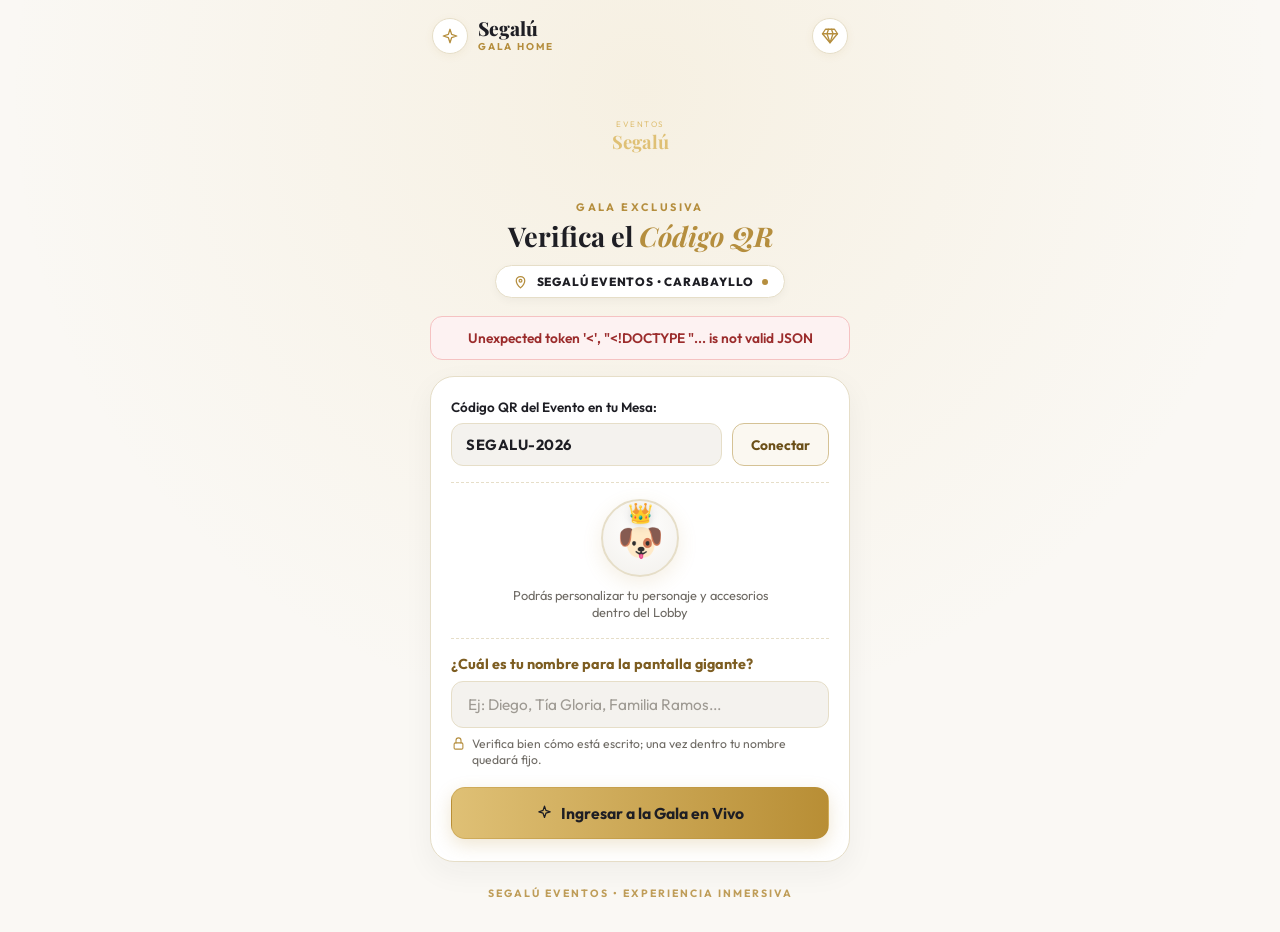
==== frontend/invitado/index.html @ 11809e89 "Primer commit de Segalú" ====
<!DOCTYPE html>
<html lang="es">
<head>
    <!-- =======================================================================
         PROYECTO: MVP WEB SEGALU
         ARCHIVO: frontend/invitado/index.html
         FASE 2.5 (Modo Claro): Gala Marfil y Gris Sobrio, Íconos SVG Lineales
                   Monocromáticos (#B58E3E) y Creador de Muñequitos Estilo Kahoot
         ======================================================================= -->
    <meta charset="UTF-8" />
    <meta name="viewport" content="width=device-width, initial-scale=1.0, maximum-scale=1.0, user-scalable=no" />
    <title>Segalú Eventos | Gala Interactiva</title>
    <link rel="icon" type="image/png" href="/static/img/logo_segalu.png" />

    <!-- Tipografías de Gala: Playfair Display (Títulos elegantes) + Outfit (UI moderna) -->
    <link rel="preconnect" href="https://fonts.googleapis.com">
    <link rel="preconnect" href="https://fonts.gstatic.com" crossorigin>
    <link href="https://fonts.googleapis.com/css2?family=Outfit:wght@400;500;600;700;800&family=Playfair+Display:ital,wght@0,700;0,800;1,700&display=swap" rel="stylesheet">

    <!-- Hoja de estilos Modo Claro: Gala Marfil, Blanco Puro y Bronce Dorado -->
    <link rel="stylesheet" href="styles.css?v=20261018b" />
</head>
<body>

    <main class="app-container">

        <!-- BARRA SUPERIOR DE MARCA SEGALÚ (Con íconos SVG de línea fina) -->
        <nav class="top-brand-bar">
            <div class="brand-left">
                <span class="sparkle-icon" aria-hidden="true">
                    <!-- SVG Destello de 4 puntas lineal -->
                    <svg class="svg-icon" viewBox="0 0 24 24">
                        <path d="M12 3L14.2 9.8L21 12L14.2 14.2L12 21L9.8 14.2L3 12L9.8 9.8L12 3Z" />
                    </svg>
                </span>
                <div>
                    <span class="brand-title">Segalú</span>
                    <span class="brand-sub">GALA HOME</span>
                </div>
            </div>
            <div class="brand-right">
                <span class="vip-diamond" title="Experiencia VIP Segalú" aria-label="VIP">
                    <!-- SVG Diamante lineal monocromático idéntico a la referencia -->
                    <svg class="svg-icon" viewBox="0 0 24 24">
                        <path d="M6 3h12l4 6-10 12L2 9z" />
                        <path d="M2 9h20" />
                        <path d="M10 3L8 9l4 12 4-12-2-6" />
                    </svg>
                </span>
            </div>
        </nav>

        <!-- CABECERA OFICIAL CON LOGO DE SEGALÚ, BIENVENIDA Y SEDE -->
        <header class="gala-header">
            <!-- Contenedor del Logo Oficial (/static/img/logo_segalu.png)
                 Controlado por la variable CSS --bg-logo-container -->
            <div class="logo-medallion">
                <div class="logo-inner-surface">
                    <img
                        src="/static/img/logo_segalu.png"
                        alt="Logo Oficial Eventos Segalú"
                        id="img-logo-segalu"
                        class="logo-img"
                        onerror="this.style.display='none'; document.getElementById('logo-fallback').style.display='flex';"
                    />
                    <div id="logo-fallback" class="logo-fallback" style="display: none;">
                        <span>EVENTOS</span>
                        <strong>Segalú</strong>
                    </div>
                </div>
            </div>

            <span class="exclusive-tag">GALA EXCLUSIVA</span>
            <h1 id="titulo-evento" class="welcome-heading">
                ¡Bienvenido a <em class="gold-italic">Segalú Eventos</em>!
            </h1>

            <!-- Píldora sobria de la Sede (Ej: SEDE 1 - EL COLOCHO) -->
            <div class="venue-pill">
                <svg class="svg-icon svg-sm" viewBox="0 0 24 24" aria-hidden="true">
                    <path d="M12 21s-6-5.2-6-10a6 6 0 1 1 12 0c0 4.8-6 10-6 10z" />
                    <circle cx="12" cy="11" r="2" />
                </svg>
                <span id="subtitulo-local">SEDE 1 - EL COLOCHO</span>
                <span class="venue-dot"></span>
            </div>
        </header>

        <!-- Notificación / Alerta flotante ligera -->
        <div id="alerta-mensaje" class="alert-box hidden" role="alert"></div>

        <!-- ===================================================================
             VISTA 1: PANTALLA DE INGRESO INICIAL (Diseño Claro Marfil & Blanco)
             DIDÁCTICA: Conserva los mismos contenedores y campos; pide solo el
             nombre del invitado y al ingresar queda bloqueado en el Lobby.
             =================================================================== -->
        <section id="vista-registro" class="gala-card">
            <div class="qr-code-bar">
                <label for="input-codigo-evento">Código QR del Evento en tu Mesa:</label>
                <div class="qr-input-group">
                    <input
                        type="text"
                        id="input-codigo-evento"
                        value="SEGALU-2026"
                        placeholder="Ej: SEGALU-2026"
                        autocomplete="off"
                    />
                    <button type="button" id="btn-verificar-codigo" class="btn-outline-gold">
                        Conectar
                    </button>
                </div>
            </div>

            <div class="card-divider"></div>

            <form id="form-registro-invitado" novalidate>
                <!-- Vista previa rápida del muñequito inicial -->
                <div class="welcome-avatar-preview">
                    <div class="avatar-stage avatar-stage-sm" id="registro-avatar-stage">
                        <div class="avatar-layer-character" id="registro-char-layer">🐶</div>
                        <div class="avatar-layer-accessory" id="registro-acc-layer">👑</div>
                    </div>
                    <p class="preview-hint">Podrás personalizar tu personaje y accesorios dentro del Lobby</p>
                </div>

                <div class="card-divider"></div>

                <div class="form-group">
                    <label for="input-nombre" class="field-label">
                        ¿Cuál es tu nombre para la pantalla gigante?
                    </label>
                    <input
                        type="text"
                        id="input-nombre"
                        class="gala-input"
                        placeholder="Ej: Diego, Tía Gloria, Familia Ramos..."
                        maxlength="60"
                        required
                        autocomplete="off"
                    />
                    <small class="input-note">
                        <!-- Ícono SVG Candado lineal -->
                        <svg class="svg-icon svg-xs" viewBox="0 0 24 24" aria-hidden="true">
                            <rect x="5" y="11" width="14" height="10" rx="2" />
                            <path d="M8 11V7a4 4 0 0 1 8 0v4" />
                        </svg>
                        <span>Verifica bien cómo está escrito; una vez dentro tu nombre quedará fijo.</span>
                    </small>
                </div>

                <button type="submit" id="btn-entrar" class="btn-gold-primary">
                    <svg class="svg-icon svg-sm icon-dark" viewBox="0 0 24 24" aria-hidden="true">
                        <path d="M12 3L14 9L20 11L14 13L12 19L10 13L4 11L10 9L12 3Z" />
                    </svg>
                    <span>Ingresar a la Gala en Vivo</span>
                </button>
            </form>
        </section>

        <!-- ===================================================================
             VISTA 2: LOBBY PRINCIPAL DE GALA (Modo Claro + Estilo Kahoot)
             =================================================================== -->
        <section id="vista-lobby" class="lobby-wrapper hidden">

            <!-- 1. TARJETA CENTRAL DEL MUÑEQUITO (CON BOTÓN LÁPIZ SVG) -->
            <div class="hero-avatar-card">
                <!-- Botón Lápiz lineal en la esquina superior derecha -->
                <button type="button" id="btn-abrir-editor-avatar" class="btn-edit-avatar" aria-label="Personalizar personaje y accesorio">
                    <svg class="svg-icon svg-xs" viewBox="0 0 24 24" aria-hidden="true">
                        <path d="M12 20h9" />
                        <path d="M16.5 3.5a2.12 2.12 0 0 1 3 3L7 19l-4 1 1-4Z" />
                    </svg>
                    <span>Editar</span>
                </button>

                <!-- Escenario circular con superposición de capas (Personaje + Accesorio) -->
                <div class="avatar-medallion-wrapper" id="medallon-clickable">
                    <div class="avatar-stage avatar-stage-lg" id="lobby-avatar-stage">
                        <div class="avatar-layer-character" id="lobby-char-layer">🐶</div>
                        <div class="avatar-layer-accessory" id="lobby-acc-layer">👑</div>
                    </div>
                    <span class="vip-badge-pill">INVITADO VIP</span>
                </div>

                <!-- Nombre del Invitado (BLOQUEADO, sin puntos de trivia aquí) -->
                <h2 id="lobby-nombre-invitado" class="guest-locked-name">Diego</h2>
                <p id="lobby-descripcion-avatar" class="guest-honor-subtitle">Invitado de Honor • Pug Real</p>

                <!-- Estado de conexión con la pantalla gigante OBS -->
                <div class="screen-status-pill">
                    <span class="status-dot"></span>
                    <span>¡Estás conectado a la pantalla gigante!</span>
                    <svg class="svg-icon svg-xs" viewBox="0 0 24 24" aria-hidden="true">
                        <rect x="2" y="4" width="20" height="14" rx="2" />
                        <path d="M8 21h8" />
                        <path d="M12 18v3" />
                    </svg>
                </div>
            </div>

            <!-- 2. LOS DOS BOTONES GRANDES DE ACTIVIDADES EN VIVO -->
            <div class="section-header-row">
                <span class="section-label">ACTIVIDADES EN VIVO</span>
                <span class="section-tag">
                    <svg class="svg-icon svg-xs" viewBox="0 0 24 24" aria-hidden="true">
                        <polygon points="13 2 3 14 12 14 11 22 21 10 12 10 13 2" />
                    </svg>
                    Interactivo
                </span>
            </div>

            <div class="live-actions-list">
                <!-- Botón Grande 1: Subir Foto a la Pantalla -->
                <button type="button" id="btn-ir-fotos" class="gala-action-btn">
                    <div class="action-icon-box gold-box">
                        <!-- SVG Cámara lineal sobria -->
                        <svg class="svg-icon svg-md icon-dark" viewBox="0 0 24 24" aria-hidden="true">
                            <path d="M14.5 4h-5L7 7H4a2 2 0 0 0-2 2v9a2 2 0 0 0 2 2h16a2 2 0 0 0 2-2V9a2 2 0 0 0-2-2h-3l-2.5-3z" />
                            <circle cx="12" cy="13" r="3.5" />
                        </svg>
                    </div>
                    <div class="action-content">
                        <h3>Subir Foto a la Pantalla <span class="gold-dot"></span></h3>
                        <p>Comparte tu selfie o recuerdo con el marco oficial dorado de Segalú.</p>
                    </div>
                    <div class="action-circle-arrow">→</div>
                </button>

                <!-- Botón Grande 2: Jugar Ronda de Preguntas -->
                <button type="button" id="btn-ir-trivia" class="gala-action-btn">
                    <div class="action-icon-box pearl-gold-box">
                        <!-- SVG Mando de Trivia / Trofeo lineal sobrio -->
                        <svg class="svg-icon svg-md" viewBox="0 0 24 24" aria-hidden="true">
                            <rect x="2" y="6" width="20" height="12" rx="6" />
                            <path d="M6 12h4" />
                            <path d="M8 10v4" />
                            <circle cx="15" cy="11" r="1" />
                            <circle cx="17" cy="13" r="1" />
                        </svg>
                    </div>
                    <div class="action-content">
                        <h3>Jugar Ronda de Preguntas</h3>
                        <p>Participa en la trivia estilo Kahoot en vivo del salón.</p>
                        <span id="etiqueta-estado-trivia-lobby" class="host-wait-tag">⏳ En espera del Host</span>
                    </div>
                    <div class="action-circle-arrow">›</div>
                </button>
            </div>

            <!-- 3. SECCIÓN PROMOCIONAL DE "SEGALÚ" (GALERÍA + WHATSAPP SOBRIO) -->
            <div class="promo-segalu-section">
                <div class="section-header-row">
                    <span class="section-title-gold">
                        <svg class="svg-icon svg-xs" viewBox="0 0 24 24" aria-hidden="true">
                            <path d="M12 3L14.2 9.8L21 12L14.2 14.2L12 21L9.8 14.2L3 12L9.8 9.8L12 3Z" />
                        </svg>
                        Vive la Experiencia Segalú
                    </span>
                    <button type="button" id="btn-abrir-galeria" class="btn-ver-galeria">
                        ESPACIOS
                    </button>
                </div>

                <!-- Tarjetas de portada de las 2 sedes de Segalú (conectadas a CONFIG_SEDES_SEGALU en app.js) -->
                <div class="spaces-grid" id="grid-espacios-promo">
                    <article class="space-card" data-sede="sede1" data-slide="0">
                        <div class="space-visual space-bg-colocho">
                            <img
                                id="img-portada-sede1"
                                class="space-cover-img"
                                src="/static/img/sedes/sede1_foto1.jpg"
                                alt="Sede 1 - El Colocho"
                                onerror="this.classList.add('hidden')"
                            />
                            <svg class="svg-icon svg-lg space-fallback-icon" viewBox="0 0 24 24" aria-hidden="true">
                                <path d="M3 21h18" />
                                <path d="M5 21V7l7-4 7 4v14" />
                                <path d="M9 21v-6h6v6" />
                            </svg>
                            <span class="space-tag">Sede 1 • 4 Fotos</span>
                        </div>
                        <div class="space-info">
                            <h4 id="titulo-card-sede1">Sede 1 - El Colocho</h4>
                            <p id="subtitulo-card-sede1">Quinceañeros & Eventos de Gala</p>
                        </div>
                    </article>

                    <article class="space-card" data-sede="sede2" data-slide="0">
                        <div class="space-visual space-bg-crystal">
                            <img
                                id="img-portada-sede2"
                                class="space-cover-img"
                                src="/static/img/sedes/sede2_foto1.jpg"
                                alt="Sede 2 - Crystal Garden"
                                onerror="this.classList.add('hidden')"
                            />
                            <svg class="svg-icon svg-lg space-fallback-icon" viewBox="0 0 24 24" aria-hidden="true">
                                <path d="M12 22s8-4 8-10V5l-8-3-8 3v7c0 6 8 10 8 10z" />
                                <path d="M9 12l2 2 4-4" />
                            </svg>
                            <span class="space-tag">Sede 2 • 4 Fotos</span>
                        </div>
                        <div class="space-info">
                            <h4 id="titulo-card-sede2">Sede 2 - Crystal Garden</h4>
                            <p id="subtitulo-card-sede2">Bodas & Recepciones Soñadas</p>
                        </div>
                    </article>
                </div>

                <!-- Botón dedicado para abrir el visor completo de Galería (1/4 a 4/4 por Sede) -->
                <button type="button" id="btn-conoce-segalu" class="btn-gallery-banner">
                    <span>Conoce Segalú: Galería de Fotos por Sede (1/4 a 4/4)</span>
                    <span>Ver fotos →</span>
                </button>

                <!-- NUEVA SECCIÓN: 📍 NUESTRAS SEDES Y CÓMO LLEGAR (GOOGLE MAPS + COMPARTIR WHATSAPP) -->
                <div class="sedes-ubicacion-section">
                    <div class="section-header-row">
                        <span class="section-title-gold">📍 Nuestras Sedes y Cómo Llegar</span>
                        <span class="section-tag">GPS & WhatsApp</span>
                    </div>
                    <div id="contenedor-tarjetas-ubicacion" class="sedes-ubicacion-list">
                        <!-- Se genera dinámicamente desde CONFIG_SEDES_SEGALU en app.js -->
                    </div>
                </div>

                <!-- Botón de Contacto Directo WhatsApp en línea sobria (Blanco, Perla y Bronce Dorado) -->
                <a
                    href="#"
                    id="btn-whatsapp-segalu"
                    target="_blank"
                    rel="noopener noreferrer"
                    class="btn-whatsapp-cta"
                >
                    <div class="wa-icon-circle">
                        <!-- SVG Burbuja de Contacto lineal en dorado/bronce -->
                        <svg class="svg-icon svg-md" viewBox="0 0 24 24" aria-hidden="true">
                            <path d="M21 11.5a8.38 8.38 0 0 1-.9 3.8 8.5 8.5 0 0 1-7.6 4.7 8.38 8.38 0 0 1-3.8-.9L3 21l1.9-5.7a8.38 8.38 0 0 1-.9-3.8 8.5 8.5 0 0 1 4.7-7.6 8.38 8.38 0 0 1 3.8-.9h.5a8.48 8.48 0 0 1 8 8v.5z" />
                        </svg>
                    </div>
                    <div class="wa-text">
                        <strong>¿Te gusta este evento?</strong>
                        <span>Cotiza tu evento con Segalú (WhatsApp)</span>
                    </div>
                    <span class="wa-arrow">→</span>
                </a>
            </div>

            <!-- 4. BOTÓN SALIR / CORREGIR NOMBRE (Elimina registro en Supabase) -->
            <div class="lobby-footer">
                <button type="button" id="btn-corregir-nombre" class="btn-exit-delete">
                    Salir / Corregir mi nombre
                </button>
            </div>

        </section>

        <!-- ===================================================================
             VISTA 3: [FASE 4.5] RONDA DE PREGUNTAS ESTILO KAHOOT EN EL CELULAR
             DIDÁCTICA:
             - 4 opciones con colores e íconos geométricos clásicos de Kahoot
               en la esquina superior izquierda (Rojo ▲, Azul ◆, Amarillo ●, Verde ■).
             - Al tocar una opción: pantalla neutral "⏳ Respuesta enviada. Esperando
               a que finalice el tiempo de la ronda..." (sin revelar aún acierto/fallo).
             - Recién al terminar el tiempo (o revelar el Admin): UN ÚNICO MENSAJE
               DEFINITIVO con ✅ o ❌, puntos ganados, puntaje total y puesto (#1, #2...).
             - Al finalizar en el Podio: contenedor CUADRADO centrado estilo Kahoot
               con "¡Felicidades, [Nombre]!", medalla pentagonal de puesto y muñequito.
             =================================================================== -->
        <section id="vista-trivia-invitado" class="trivia-view-wrapper hidden">

            <!-- Cabecera de retorno al Lobby -->
            <div class="trivia-topbar">
                <button type="button" id="btn-volver-lobby-trivia" class="btn-back-lobby">
                    <span>← Volver al Lobby</span>
                </button>
                <span id="badge-fase-trivia-movil" class="trivia-phase-pill">RONDA EN VIVO</span>
            </div>

            <!-- SUB-PANEL A: SALA DE ESPERA / LOBBY DE TRIVIA -->
            <div id="trivia-panel-espera" class="gala-card trivia-waiting-card">
                <div class="avatar-stage avatar-stage-lg" id="trivia-espera-stage">
                    <div class="avatar-layer-character" id="trivia-espera-char">🐶</div>
                    <div class="avatar-layer-accessory" id="trivia-espera-acc">👑</div>
                </div>
                <span class="vip-badge-pill">LISTO PARA JUGAR</span>
                <h2 id="trivia-espera-titulo" class="trivia-wait-heading">
                    Sala de Espera de la Trivia
                </h2>
                <p id="trivia-espera-subtitulo" class="trivia-wait-text">
                    Mantén esta pantalla abierta. En cuanto el Administrador lance la pregunta en vivo, aparecerán las 4 alternativas aquí.
                </p>
                <div class="trivia-speed-tip">
                    <span>⚡</span>
                    <span><strong>Consejo Kahoot:</strong> Mientras más rápido toques la opción correcta, ganarás entre <strong>500 y 1,000 puntos</strong>.</span>
                </div>
            </div>

            <!-- SUB-PANEL B: PREGUNTA EN VIVO (TEMPORIZADOR FLUIDO + 4 OPCIONES CLÁSICAS KAHOOT) -->
            <div id="trivia-panel-pregunta" class="gala-card trivia-question-card hidden">
                <div class="trivia-timer-header">
                    <span id="trivia-numero-orden" class="question-order-badge">PREGUNTA EN VIVO</span>
                    <div class="timer-clock-pill" id="caja-reloj-trivia">
                        <span>⏱</span>
                        <strong id="trivia-reloj-segundos">20s</strong>
                    </div>
                </div>

                <!-- Barra de tiempo fluida -->
                <div class="trivia-progress-track">
                    <div id="trivia-barra-progreso" class="trivia-progress-fill" style="width: 100%;"></div>
                </div>

                <!-- Enunciado de la pregunta -->
                <div class="trivia-statement-box">
                    <h2 id="trivia-texto-enunciado">¿En qué distrito se encuentran las dos sedes de Segalú Eventos?</h2>
                </div>

                <!-- Las 4 Opciones Oficiales Estilo Kahoot:
                     Rojo (#E21B3C) Triángulo ▲ | Azul (#1368CE) Rombo ◆
                     Amarillo (#D89E00) Círculo ● | Verde (#26890C) Cuadrado ■ -->
                <div class="kahoot-options-grid">
                    <button type="button" class="kahoot-option-btn kahoot-btn-a" data-opcion="A">
                        <span class="kahoot-shape-corner" aria-hidden="true">▲</span>
                        <span id="trivia-texto-op-a" class="kahoot-opt-text">Opción A</span>
                    </button>

                    <button type="button" class="kahoot-option-btn kahoot-btn-b" data-opcion="B">
                        <span class="kahoot-shape-corner" aria-hidden="true">◆</span>
                        <span id="trivia-texto-op-b" class="kahoot-opt-text">Opción B</span>
                    </button>

                    <button type="button" class="kahoot-option-btn kahoot-btn-c" data-opcion="C">
                        <span class="kahoot-shape-corner" aria-hidden="true">●</span>
                        <span id="trivia-texto-op-c" class="kahoot-opt-text">Opción C</span>
                    </button>

                    <button type="button" class="kahoot-option-btn kahoot-btn-d" data-opcion="D">
                        <span class="kahoot-shape-corner" aria-hidden="true">■</span>
                        <span id="trivia-texto-op-d" class="kahoot-opt-text">Opción D</span>
                    </button>
                </div>
            </div>

            <!-- SUB-PANEL B.2: [FASE 4.5 - REQUERIMIENTO D] PANTALLA NEUTRAL DE ESPERA
                 TRAS RESPONDER (Sin mostrar aún si acertó o falló hasta que acabe el tiempo) -->
            <div id="trivia-panel-enviada" class="gala-card trivia-neutral-sent-card hidden">
                <div class="neutral-hourglass-circle">⏳</div>
                <div class="avatar-stage avatar-stage-md" id="trivia-enviada-stage">
                    <div class="avatar-layer-character" id="trivia-enviada-char">🐶</div>
                    <div class="avatar-layer-accessory" id="trivia-enviada-acc">👑</div>
                </div>
                <h2 class="neutral-sent-title">
                    ⏳ Respuesta enviada. Esperando a que finalice el tiempo de la ronda...
                </h2>
                <p class="neutral-sent-sub">
                    Tu elección quedó registrada con tu velocidad de respuesta. El resultado oficial aparecerá apenas termine la cuenta regresiva.
                </p>
                <div class="neutral-countdown-pill">
                    <span>Tiempo restante de la ronda:</span>
                    <strong id="trivia-enviada-reloj">...</strong>
                </div>
            </div>

            <!-- SUB-PANEL C: [FASE 4.5 - REQUERIMIENTO D] PANTALLA DE RESULTADO ÚNICO Y DEFINITIVO
                 (Aparece SOLO cuando el tiempo de la pregunta llega a 0 o el Admin revela la respuesta) -->
            <div id="trivia-panel-resultado" class="kahoot-result-card hidden">
                <!-- Ícono gigante ✅ o ❌ -->
                <div id="trivia-resultado-icono" class="kahoot-giant-icon">✅</div>

                <h2 id="trivia-resultado-titulo" class="kahoot-result-title">¡RESPUESTA CORRECTA!</h2>

                <!-- Puntos ganados en esta pregunta -->
                <div id="trivia-resultado-puntos" class="kahoot-points-pill">
                    +920 puntos en esta pregunta
                </div>

                <!-- Puesto actual en el ranking y Puntaje Total Acumulado -->
                <div class="kahoot-stats-strip">
                    <span id="trivia-resultado-puesto" class="kahoot-stat-chip">Puesto actual: #1</span>
                    <span id="trivia-resultado-total-acumulado" class="kahoot-stat-chip">Puntaje total: 920 pts</span>
                </div>

                <!-- Muñequito compuesto del invitado (Festejando si acertó) -->
                <div class="result-avatar-wrap">
                    <div class="avatar-stage avatar-stage-lg" id="trivia-resultado-stage">
                        <div class="avatar-layer-character" id="trivia-resultado-char">🐶</div>
                        <div class="avatar-layer-accessory" id="trivia-resultado-acc">👑</div>
                    </div>
                </div>

                <p id="trivia-resultado-mensaje" class="kahoot-result-msg">
                    ¡Excelente reflejo! Prepárate para la siguiente pregunta.
                </p>

                <!-- Solución oficial validada por el servidor -->
                <div id="trivia-solucion-oficial" class="kahoot-official-answer hidden"></div>
            </div>

            <!-- SUB-PANEL D: [FASE 4.5 - REQUERIMIENTO E] CUADRO CUADRADO CENTRADO DE PODIO
                 EN EL CELULAR DEL INVITADO (Idéntico a la imagen oficial móvil de Kahoot) -->
            <div id="trivia-panel-podio" class="trivia-mobile-podium-outer hidden">
                <div id="trivia-cuadro-podio-movil" class="kahoot-mobile-podium-square">
                    <!-- Cinta vertical superior de la medalla -->
                    <div class="mobile-medal-ribbon"></div>

                    <!-- Medalla Pentagonal con el puesto exacto del invitado (#1, #2, #4, etc.) -->
                    <div id="trivia-podio-medalla" class="kahoot-mobile-pentagon-medal medal-gold">
                        <span id="trivia-podio-numero-puesto">1</span>
                    </div>

                    <span id="trivia-podio-etiqueta-puesto" class="mobile-podium-rank-tag">¡1ER PUESTO EN EL RANKING!</span>

                    <h2 id="trivia-podio-felicidades" class="mobile-podium-congrats">
                        ¡Felicidades, Invitado!
                    </h2>

                    <!-- Muñequito compuesto del invitado (Personaje + Accesorio) -->
                    <div class="avatar-stage avatar-stage-lg avatar-celebrating" id="trivia-podio-stage">
                        <div class="avatar-layer-character" id="trivia-podio-char">🐶</div>
                        <div class="avatar-layer-accessory" id="trivia-podio-acc">👑</div>
                    </div>

                    <!-- Puntaje final en píldora destacada -->
                    <div id="trivia-podio-puntaje-final" class="mobile-podium-final-score">
                        0 puntos
                    </div>
                </div>
            </div>

            <!-- BARRA INFERIOR FIJA DEL JUGADOR (Muñequito Compuesto + Nombre Bloqueado + Puntaje Acumulado) -->
            <div class="trivia-player-bar">
                <div class="player-bar-left">
                    <div class="avatar-stage avatar-stage-xs" id="trivia-player-stage">
                        <div class="avatar-layer-character" id="trivia-player-char">🐶</div>
                        <div class="avatar-layer-accessory" id="trivia-player-acc">👑</div>
                    </div>
                    <div class="player-bar-meta">
                        <strong id="trivia-player-nombre">Invitado</strong>
                        <span id="trivia-player-combo">Personaje VIP</span>
                    </div>
                </div>
                <div class="player-score-badge">
                    <span class="score-label">PUNTAJE</span>
                    <strong id="trivia-player-puntaje">0 pts</strong>
                </div>
            </div>

        </section>

        <!-- PIE DE MARCA INFERIOR -->
        <footer class="brand-bottom-caption">
            SEGALÚ EVENTOS • EXPERIENCIA INMERSIVA
        </footer>

    </main>

    <!-- =======================================================================
         MODAL INFERIOR ESTILO KAHOOT: PERSONALIZA TU PERSONAJE Y ACCESORIO
         ======================================================================= -->
    <div id="modal-personalizar-avatar" class="modal-backdrop hidden" role="dialog" aria-modal="true">
        <div class="bottom-sheet">
            <div class="sheet-handle"></div>

            <div class="sheet-header">
                <span class="vip-sheet-pill">AVATAR SEGALÚ VIP</span>
                <h2>Personaliza tu Personaje</h2>
                <p>Elige cómo te verán todos en la gran proyección interactiva de la fiesta.</p>
            </div>

            <!-- Escenario de Previsualización en Vivo con Superposición de Capas -->
            <div class="live-preview-box">
                <div class="avatar-stage avatar-stage-lg" id="modal-avatar-stage">
                    <div class="avatar-layer-character" id="modal-char-layer">🐶</div>
                    <div class="avatar-layer-accessory" id="modal-acc-layer">👑</div>
                </div>
                <span class="projecting-pill">● PROYECTANDO</span>
                <h3 id="modal-preview-titulo" class="preview-combo-title">Pug Real con Corona Imperial</h3>
                <span class="preview-combo-sub">LISTO PARA EL PODIO VIP</span>
            </div>

            <!-- CONMUTADOR DE LAS 2 PESTAÑAS (Personaje | Accesorio) -->
            <div class="tabs-switcher" role="tablist">
                <button type="button" id="tab-btn-personaje" class="tab-btn active" role="tab">
                    Personaje
                </button>
                <button type="button" id="tab-btn-accesorio" class="tab-btn" role="tab">
                    Accesorio
                </button>
            </div>

            <!-- CONTENIDO PESTAÑA 1: CUADRÍCULA DE PERSONAJES TIERNOS -->
            <div id="panel-pestana-personaje" class="tab-panel">
                <div class="panel-meta-row">
                    <span>PERSONAJES DE GALA</span>
                    <span id="contador-personajes">6 Disponibles</span>
                </div>
                <div id="grid-personajes" class="customizer-grid">
                    <!-- Se genera dinámicamente desde el catálogo en app.js -->
                </div>
            </div>

            <!-- CONTENIDO PESTAÑA 2: ACCESORIOS POR PAQUETES TEMÁTICOS -->
            <div id="panel-pestana-accesorio" class="tab-panel hidden">
                <div class="panel-meta-row">
                    <span>PAQUETES TEMÁTICOS DE ACCESORIOS</span>
                </div>
                <div id="filtro-paquetes-tematicos" class="package-filter-bar">
                    <!-- Se genera dinámicamente desde PAQUETES_ACCESORIOS_TEMATICOS en app.js -->
                </div>
                <div id="grid-accesorios" class="customizer-grid">
                    <!-- Se genera dinámicamente según el paquete seleccionado -->
                </div>
            </div>

            <!-- Nota informativa -->
            <div class="sheet-info-note">
                <svg class="svg-icon svg-sm" viewBox="0 0 24 24" aria-hidden="true">
                    <rect x="2" y="4" width="20" height="14" rx="2" />
                    <path d="M8 21h8" />
                    <path d="M12 18v3" />
                </svg>
                <p>Tu avatar se actualizará al instante en la pantalla gigante de la pista.</p>
            </div>

            <!-- Botón "¡Listo! Guardar y Proyectar" (PATCH /api/invitados/{id}/avatar) -->
            <button type="button" id="btn-guardar-avatar" class="btn-gold-primary">
                <span>¡Listo! Guardar y Proyectar</span>
            </button>

            <button type="button" id="btn-cancelar-avatar" class="btn-cancel-sheet">
                Cancelar y mantener actual
            </button>
        </div>
    </div>

    <!-- =======================================================================
         VISOR LIGERO (LIGHTBOX): GALERÍA PROMOCIONAL DE EVENTOS SEGALÚ (4 FOTOS POR SEDE)
         ======================================================================= -->
    <div id="modal-galeria-segalu" class="modal-backdrop hidden" role="dialog" aria-modal="true">
        <div class="gallery-modal-card">
            <div class="gallery-modal-header">
                <div>
                    <span class="exclusive-tag">PORTAFOLIO OFICIAL</span>
                    <h3>Galería de Eventos Segalú</h3>
                </div>
                <button type="button" id="btn-cerrar-galeria" class="btn-close-circle" aria-label="Cerrar galería">✕</button>
            </div>

            <!-- Pestañas para alternar entre Sede 1 (4 fotos) y Sede 2 (4 fotos) -->
            <div class="gallery-sede-tabs" id="gallery-sede-tabs-container">
                <button type="button" id="btn-tab-sede1" class="btn-sede-tab active" data-sede="sede1" data-sede-tab="sede1">
                    🏛️ Sede 1 - El Colocho
                </button>
                <button type="button" id="btn-tab-sede2" class="btn-sede-tab" data-sede="sede2" data-sede-tab="sede2">
                    ✨ Sede 2 - Crystal Garden
                </button>
            </div>

            <!-- Diapositiva activa del carrusel (aspect-ratio: 16/10, object-fit: cover) -->
            <div id="galeria-slide-visual" class="gallery-slide-visual">
                <img
                    id="galeria-slide-img"
                    class="gallery-slide-photo"
                    src="/static/img/sedes/sede1_foto1.jpg"
                    alt="Foto de Sede Segalú"
                    onerror="this.classList.add('hidden')"
                />
                <span id="galeria-slide-badge" class="space-tag gallery-floating-badge">Sede 1 • Foto 1/4</span>
                <div id="galeria-slide-icono" class="gallery-hero-icon">🏛️</div>
            </div>

            <div class="gallery-slide-body">
                <h4 id="galeria-slide-titulo">Sede 1 - El Colocho (Carabayllo)</h4>
                <p id="galeria-slide-desc">
                    Amplio local con capacidad para 300 invitados en Av. Manuel Prado - KM 22. Iluminación arquitectónica, pista LED y pantalla interactiva en vivo.
                </p>
            </div>

            <!-- Controles del carrusel (1/4 a 4/4) -->
            <div class="gallery-controls">
                <button type="button" id="btn-galeria-prev" class="btn-outline-gold">◀ Anterior</button>
                <span id="galeria-indicador" class="gallery-counter">1 / 4</span>
                <button type="button" id="btn-galeria-next" class="btn-outline-gold">Siguiente ▶</button>
            </div>

            <!-- Ubicación y cómo llegar de la sede activa dentro del modal -->
            <div class="gallery-modal-location-box">
                <div class="gallery-loc-address">
                    <span>📍</span>
                    <span id="galeria-modal-direccion-texto">Av. Manuel Prado - KM 22, Carabayllo</span>
                </div>
                <div class="sede-loc-actions">
                    <a
                        id="btn-modal-abrir-maps"
                        href="#"
                        target="_blank"
                        rel="noopener noreferrer"
                        class="btn-sede-maps"
                    >
                        🗺️ Abrir en Google Maps
                    </a>
                    <a
                        id="btn-modal-compartir-wa"
                        href="#"
                        target="_blank"
                        rel="noopener noreferrer"
                        class="btn-sede-share-wa"
                    >
                        📲 Compartir dirección a un invitado
                    </a>
                </div>
            </div>
        </div>
    </div>

    <!-- =======================================================================
         [FASE 3] MODAL DE SUBIDA DE FOTO CON PRE-FILTRO IA Y MARCA DE AGUA SEGALÚ
         ======================================================================= -->
    <div id="modal-subir-foto" class="modal-backdrop hidden" role="dialog" aria-modal="true">
        <div class="bottom-sheet">
            <div class="sheet-handle"></div>

            <div class="sheet-header">
                <span class="vip-sheet-pill">RECUERDO OFICIAL SEGALÚ</span>
                <h2>Subir Foto a la Pantalla</h2>
                <p>Tu foto recibirá automáticamente el sello dorado de Segalú y pasará por moderación.</p>
            </div>

            <!-- Zona de selección de archivo o cámara del celular -->
            <label for="input-archivo-foto" class="upload-dropzone" id="zona-seleccion-foto">
                <input
                    type="file"
                    id="input-archivo-foto"
                    accept="image/jpeg,image/png,image/webp"
                    class="hidden"
                />
                <div id="placeholder-subida" class="upload-placeholder">
                    <div class="upload-icon-circle">
                        <svg class="svg-icon svg-lg" viewBox="0 0 24 24" aria-hidden="true">
                            <path d="M14.5 4h-5L7 7H4a2 2 0 0 0-2 2v9a2 2 0 0 0 2 2h16a2 2 0 0 0 2-2V9a2 2 0 0 0-2-2h-3l-2.5-3z" />
                            <circle cx="12" cy="13" r="3.5" />
                        </svg>
                    </div>
                    <strong>Toca aquí para tomar o elegir tu foto</strong>
                    <span>Formatos: JPG, PNG o WebP • Compresión automática</span>
                </div>

                <!-- Vista Previa de la Foto con Doble Capa (Ambient Blur + Foto Nítida + Logo Superior Izquierdo) -->
                <div id="contenedor-preview-foto" class="photo-preview-wrapper hidden">
                    <!-- Capa 1 (Fondo): La misma foto con background-size: cover, filter: blur(28px) y scale(1.12) -->
                    <div id="bg-blur-preview-foto" class="ambient-blur-layer"></div>
                    <!-- Capa 2 (Frente): Foto original completa y nítida (object-fit: contain) -->
                    <img id="img-preview-foto" src="" alt="Vista previa de tu foto" class="photo-preview-img" />
                    <!-- Previsualización del logo transparente en la esquina superior izquierda (3%) -->
                    <img
                        src="/static/img/logo_segalu.png"
                        alt="Logo Segalú"
                        class="watermark-preview-topleft"
                        onerror="this.style.display='none'"
                    />
                </div>
            </label>

            <!-- Barra de estado del Pre-Filtro de IA 100% Gratuito -->
            <div id="barra-estado-ia" class="ia-status-box hidden">
                <svg class="svg-icon svg-sm" viewBox="0 0 24 24" aria-hidden="true">
                    <path d="M12 22s8-4 8-10V5l-8-3-8 3v7c0 6 8 10 8 10z" />
                    <path d="M9 12l2 2 4-4" />
                </svg>
                <div class="ia-status-text">
                    <strong id="ia-puntaje-texto">Pre-Filtro IA: Calculando...</strong>
                    <span id="ia-detalle-texto">Analizando seguridad de la imagen en tu dispositivo</span>
                </div>
            </div>

            <!-- Botón de envío al servidor Python (Pillow + Supabase Storage) -->
            <button type="button" id="btn-enviar-foto" class="btn-gold-primary" disabled>
                <svg class="svg-icon svg-sm icon-dark" viewBox="0 0 24 24" aria-hidden="true">
                    <path d="M21 15v4a2 2 0 0 1-2 2H5a2 2 0 0 1-2-2v-4" />
                    <polyline points="17 8 12 3 7 8" />
                    <line x1="12" y1="3" x2="12" y2="15" />
                </svg>
                <span>Enviar Foto a la Pantalla</span>
            </button>

            <button type="button" id="btn-cerrar-modal-foto" class="btn-cancel-sheet">
                Volver al Lobby
            </button>
        </div>
    </div>

    <!-- Script con arquitectura modular de paquetes temáticos y conexión a FastAPI -->
    <script src="app.js?v=20261018b"></script>
</body>
</html>
---- frontend/invitado/styles.css ----
/* ============================================================================
   PROYECTO: MVP WEB SEGALU
   ARCHIVO: frontend/invitado/styles.css
   FASE 2.5 (Refinamiento Visual): Modo Claro "Gala Marfil y Gris Sobrio"
   ============================================================================ */

/* 1. VARIABLES DE COLOR - PALETA GALA MARFIL Y GRIS SOBRIO */
:root {
    /* ---> LÍNEA 10: Variable de fondo del contenedor del Logo PNG (transparent por defecto) <--- */
    --bg-logo-container: transparent;

    /* Fondos principales Modo Claro */
    --bg-ivory: #FAF8F4;
    --bg-card-white: #FFFFFF;
    --bg-pearl-input: #F4F2EE;
    --bg-pearl-hover: #EBE7DF;

    /* Bordes y Acentos Dorados / Bronce Sobrio */
    --border-sand-gold: #E6DEC8;
    --icon-bronze-gold: #B58E3E;
    --gold-champagne-start: #DFC075;
    --gold-champagne-end: #B88E35;

    /* Tipografía */
    --text-charcoal: #1E1E24;
    --text-warm-gray: #6E6A64;

    /* Radios y Sombras sutiles */
    --radius-xl: 24px;
    --radius-lg: 16px;
    --radius-md: 12px;
    --shadow-subtle: 0 10px 30px rgba(30, 30, 36, 0.05);
}

/* 2. RESETEO GENERAL */
* {
    box-sizing: border-box;
    margin: 0;
    padding: 0;
    -webkit-tap-highlight-color: transparent;
}

body {
    font-family: 'Outfit', -apple-system, BlinkMacSystemFont, sans-serif;
    background-color: var(--bg-ivory);
    background-image: radial-gradient(circle at 50% 10%, rgba(223, 192, 117, 0.14) 0%, transparent 60%);
    color: var(--text-charcoal);
    min-height: 100vh;
    display: flex;
    justify-content: center;
    padding: 14px 16px 32px;
}

.app-container {
    width: 100%;
    max-width: 420px;
    display: flex;
    flex-direction: column;
    gap: 16px;
}

.hidden {
    display: none !important;
}

/* 3. SISTEMA DE ÍCONOS SVG MONOCROMÁTICOS DE LÍNEA FINA (#B58E3E) */
.svg-icon {
    width: 18px;
    height: 18px;
    stroke: var(--icon-bronze-gold);
    fill: none;
    stroke-width: 1.75;
    stroke-linecap: round;
    stroke-linejoin: round;
    flex-shrink: 0;
}

.svg-xs {
    width: 15px;
    height: 15px;
}

.svg-sm {
    width: 17px;
    height: 17px;
}

.svg-md {
    width: 22px;
    height: 22px;
}

.svg-lg {
    width: 28px;
    height: 28px;
}

.icon-dark {
    stroke: var(--text-charcoal);
}

/* 4. BARRA SUPERIOR Y CABECERA CON CONTENEDOR DEL LOGO PNG */
.top-brand-bar {
    display: flex;
    align-items: center;
    justify-content: space-between;
    padding: 4px 2px 8px;
}

.brand-left {
    display: flex;
    align-items: center;
    gap: 10px;
}

.sparkle-icon,
.vip-diamond {
    width: 36px;
    height: 36px;
    border-radius: 50%;
    background: var(--bg-card-white);
    border: 1px solid var(--border-sand-gold);
    box-shadow: 0 2px 8px rgba(181, 142, 62, 0.08);
    display: flex;
    align-items: center;
    justify-content: center;
}

.brand-title {
    display: block;
    font-family: 'Playfair Display', serif;
    font-size: 1.2rem;
    font-weight: 800;
    color: var(--text-charcoal);
    line-height: 1;
}

.brand-sub {
    display: block;
    font-size: 0.62rem;
    font-weight: 700;
    letter-spacing: 1.8px;
    color: var(--icon-bronze-gold);
    margin-top: 2px;
}

/* Cabecera central con Logo 100% Transparente (Sin fondo negro detrás) */
.gala-header {
    text-align: center;
    display: flex;
    flex-direction: column;
    align-items: center;
    padding: 4px 8px 2px;
}

.logo-medallion {
    width: 108px;
    height: 108px;
    background: transparent;
    margin-bottom: 10px;
    display: flex;
    align-items: center;
    justify-content: center;
}

.logo-inner-surface {
    width: 100%;
    height: 100%;
    background-color: var(--bg-logo-container);
    display: flex;
    align-items: center;
    justify-content: center;
}

.logo-img {
    width: 100%;
    height: 100%;
    object-fit: contain;
    display: block;
}

.logo-fallback {
    width: 100%;
    height: 100%;
    border-radius: 50%;
    flex-direction: column;
    align-items: center;
    justify-content: center;
    color: var(--gold-champagne-start);
}

.logo-fallback span {
    font-size: 0.5rem;
    letter-spacing: 1.5px;
}

.logo-fallback strong {
    font-family: 'Playfair Display', serif;
    font-size: 1.15rem;
}

.exclusive-tag {
    font-size: 0.68rem;
    font-weight: 700;
    letter-spacing: 2.4px;
    color: var(--icon-bronze-gold);
    text-transform: uppercase;
    margin-bottom: 6px;
}

.welcome-heading {
    font-family: 'Playfair Display', serif;
    font-size: 1.7rem;
    font-weight: 700;
    line-height: 1.22;
    color: var(--text-charcoal);
    margin-bottom: 12px;
}

.gold-italic {
    color: var(--icon-bronze-gold);
    font-style: italic;
}

.venue-pill {
    display: inline-flex;
    align-items: center;
    gap: 8px;
    background: var(--bg-card-white);
    border: 1px solid var(--border-sand-gold);
    box-shadow: 0 3px 10px rgba(30, 30, 36, 0.04);
    padding: 7px 16px;
    border-radius: 999px;
    font-size: 0.74rem;
    font-weight: 800;
    letter-spacing: 0.8px;
    color: var(--text-charcoal);
    text-transform: uppercase;
}

.venue-dot {
    width: 6px;
    height: 6px;
    border-radius: 50%;
    background: var(--icon-bronze-gold);
}

/* 5. ALERTAS FLOTANTES SOBRIAS */
.alert-box {
    padding: 12px 16px;
    border-radius: var(--radius-md);
    font-size: 0.86rem;
    font-weight: 600;
    text-align: center;
    animation: gentleFade 0.2s ease-out;
}

.alert-error {
    background: #FDF2F2;
    border: 1px solid #F5C2C2;
    color: #9B2C2C;
}

.alert-success {
    background: #FBF7EC;
    border: 1px solid var(--border-sand-gold);
    color: #785A1E;
}

/* 6. SUPERPOSICIÓN DE CAPAS DEL MUÑEQUITO (PERSONAJE + ACCESORIO EN LA CABEZA) */
.avatar-stage {
    position: relative;
    border-radius: 50%;
    background: radial-gradient(circle at 50% 35%, #FFFFFF 0%, var(--bg-pearl-input) 85%);
    border: 2px solid var(--border-sand-gold);
    box-shadow: 0 6px 20px rgba(181, 142, 62, 0.14);
    display: flex;
    align-items: center;
    justify-content: center;
    user-select: none;
}

.avatar-stage-lg {
    width: 128px;
    height: 128px;
}

.avatar-stage-sm {
    width: 78px;
    height: 78px;
}

.avatar-layer-character {
    font-size: 3.9rem;
    line-height: 1;
    transform: translateY(6px);
    z-index: 1;
    display: flex;
    align-items: center;
    justify-content: center;
}

.avatar-stage-sm .avatar-layer-character {
    font-size: 2.35rem;
    transform: translateY(4px);
}

.avatar-layer-accessory {
    position: absolute;
    top: 4px;
    left: 50%;
    transform: translateX(-50%);
    font-size: 2rem;
    line-height: 1;
    z-index: 2;
    filter: drop-shadow(0 2px 4px rgba(30, 30, 36, 0.18));
    pointer-events: none;
    display: flex;
    align-items: center;
    justify-content: center;
}

.avatar-stage-sm .avatar-layer-accessory {
    top: 2px;
    font-size: 1.25rem;
}

.avatar-custom-img {
    width: 78%;
    height: 78%;
    object-fit: contain;
}

.accessory-custom-img {
    width: 50px;
    height: 50px;
    object-fit: contain;
}

/* 7. TARJETA PRINCIPAL DE LOGIN / REGISTRO (BLANCO PURO #FFFFFF + BORDES #E6DEC8) */
.gala-card {
    background: var(--bg-card-white);
    border: 1px solid var(--border-sand-gold);
    border-radius: var(--radius-xl);
    padding: 22px 20px;
    box-shadow: var(--shadow-subtle);
    animation: gentleFade 0.25s ease-out;
}

.qr-code-bar {
    margin-bottom: 14px;
}

.qr-code-bar label {
    display: block;
    font-size: 0.84rem;
    font-weight: 600;
    color: var(--text-charcoal);
    margin-bottom: 8px;
}

.qr-input-group {
    display: flex;
    gap: 10px;
}

.qr-input-group input {
    flex: 1;
    background: var(--bg-pearl-input);
    border: 1px solid var(--border-sand-gold);
    border-radius: var(--radius-md);
    color: var(--text-charcoal);
    font-family: inherit;
    font-weight: 700;
    font-size: 0.92rem;
    letter-spacing: 0.5px;
    padding: 11px 14px;
    text-transform: uppercase;
    outline: none;
}

.btn-outline-gold {
    background: #FBF8F1;
    border: 1px solid #D5C295;
    color: #6B5019;
    font-family: inherit;
    font-weight: 700;
    font-size: 0.86rem;
    padding: 10px 18px;
    border-radius: var(--radius-md);
    cursor: pointer;
    transition: transform 0.15s ease, opacity 0.15s ease;
}

.btn-outline-gold:active {
    transform: scale(0.97);
}

.card-divider {
    height: 1px;
    border-top: 1px dashed var(--border-sand-gold);
    margin: 16px 0;
}

.welcome-avatar-preview {
    display: flex;
    flex-direction: column;
    align-items: center;
    gap: 10px;
}

.preview-hint {
    font-size: 0.8rem;
    color: var(--text-warm-gray);
    text-align: center;
    max-width: 260px;
    line-height: 1.35;
}

.form-group {
    margin-bottom: 18px;
}

.field-label {
    display: block;
    font-size: 0.9rem;
    font-weight: 700;
    color: #7D5D21;
    margin-bottom: 8px;
}

.gala-input {
    width: 100%;
    padding: 13px 16px;
    font-size: 0.96rem;
    font-family: inherit;
    color: var(--text-charcoal);
    background: var(--bg-pearl-input);
    border: 1px solid var(--border-sand-gold);
    border-radius: var(--radius-md);
    outline: none;
}

.gala-input::placeholder {
    color: #9E9A93;
}

.gala-input:focus {
    border-color: var(--icon-bronze-gold);
    background: var(--bg-card-white);
}

.input-note {
    display: flex;
    align-items: flex-start;
    gap: 6px;
    margin-top: 8px;
    font-size: 0.76rem;
    color: var(--text-warm-gray);
    line-height: 1.35;
}

/* Botón Principal con Degradado Dorado Champán (#DFC075 a #B88E35) */
.btn-gold-primary {
    width: 100%;
    padding: 15px 18px;
    font-size: 0.98rem;
    font-weight: 700;
    font-family: inherit;
    color: var(--text-charcoal);
    background: linear-gradient(90deg, var(--gold-champagne-start) 0%, var(--gold-champagne-end) 100%);
    border: 1px solid rgba(184, 142, 53, 0.4);
    border-radius: 14px;
    cursor: pointer;
    display: inline-flex;
    align-items: center;
    justify-content: center;
    gap: 8px;
    box-shadow: 0 6px 18px rgba(184, 142, 53, 0.22);
    transition: transform 0.15s ease, opacity 0.15s ease;
}

.btn-gold-primary:active {
    transform: scale(0.98);
}

.btn-gold-primary:disabled {
    opacity: 0.55;
    cursor: not-allowed;
}

/* 8. LOBBY DE GALA EN MODO CLARO */
.lobby-wrapper {
    display: flex;
    flex-direction: column;
    gap: 16px;
    animation: gentleFade 0.25s ease-out;
}

.hero-avatar-card {
    position: relative;
    background: var(--bg-card-white);
    border: 1px solid var(--border-sand-gold);
    border-radius: var(--radius-xl);
    padding: 24px 18px 20px;
    display: flex;
    flex-direction: column;
    align-items: center;
    text-align: center;
    box-shadow: var(--shadow-subtle);
}

.btn-edit-avatar {
    position: absolute;
    top: 14px;
    right: 14px;
    background: var(--bg-pearl-input);
    border: 1px solid var(--border-sand-gold);
    color: var(--text-charcoal);
    font-family: inherit;
    font-size: 0.78rem;
    font-weight: 700;
    padding: 6px 12px;
    border-radius: 999px;
    cursor: pointer;
    display: inline-flex;
    align-items: center;
    gap: 5px;
    transition: transform 0.15s ease;
}

.btn-edit-avatar:active {
    transform: scale(0.95);
}

.avatar-medallion-wrapper {
    position: relative;
    display: flex;
    flex-direction: column;
    align-items: center;
    margin-bottom: 12px;
    cursor: pointer;
}

.vip-badge-pill {
    margin-top: -12px;
    z-index: 3;
    background: linear-gradient(90deg, var(--gold-champagne-start), var(--gold-champagne-end));
    color: var(--text-charcoal);
    font-size: 0.66rem;
    font-weight: 800;
    letter-spacing: 1px;
    padding: 4px 14px;
    border-radius: 999px;
    box-shadow: 0 3px 8px rgba(181, 142, 62, 0.2);
}

.guest-locked-name {
    font-family: 'Playfair Display', serif;
    font-size: 1.75rem;
    font-weight: 700;
    color: var(--text-charcoal);
    margin-bottom: 2px;
}

.guest-honor-subtitle {
    font-size: 0.84rem;
    color: var(--text-warm-gray);
    margin-bottom: 14px;
}

.screen-status-pill {
    display: inline-flex;
    align-items: center;
    gap: 8px;
    background: var(--bg-pearl-input);
    border: 1px solid var(--border-sand-gold);
    padding: 7px 14px;
    border-radius: 999px;
    font-size: 0.75rem;
    font-weight: 600;
    color: var(--text-charcoal);
}

.status-dot {
    width: 8px;
    height: 8px;
    border-radius: 50%;
    background: var(--icon-bronze-gold);
}

/* 9. BOTONES DE ACTIVIDADES EN VIVO (MODO CLARO SOBRIO) */
.section-header-row {
    display: flex;
    align-items: center;
    justify-content: space-between;
    padding: 0 4px;
}

.section-label {
    font-size: 0.72rem;
    font-weight: 800;
    letter-spacing: 1.4px;
    color: var(--text-warm-gray);
}

.section-tag {
    display: inline-flex;
    align-items: center;
    gap: 4px;
    font-size: 0.74rem;
    font-weight: 700;
    color: var(--icon-bronze-gold);
}

.live-actions-list {
    display: flex;
    flex-direction: column;
    gap: 12px;
}

.gala-action-btn {
    width: 100%;
    background: var(--bg-card-white);
    border: 1px solid var(--border-sand-gold);
    border-radius: var(--radius-lg);
    padding: 16px;
    display: flex;
    align-items: center;
    gap: 14px;
    color: var(--text-charcoal);
    font-family: inherit;
    text-align: left;
    cursor: pointer;
    box-shadow: var(--shadow-subtle);
    transition: transform 0.15s ease;
}

.gala-action-btn:active {
    transform: scale(0.98);
}

.action-icon-box {
    width: 52px;
    height: 52px;
    border-radius: 14px;
    display: flex;
    align-items: center;
    justify-content: center;
    flex-shrink: 0;
}

.gold-box {
    background: linear-gradient(135deg, var(--gold-champagne-start), var(--gold-champagne-end));
}

.pearl-gold-box {
    background: var(--bg-pearl-input);
    border: 1px solid var(--border-sand-gold);
}

.action-content {
    flex: 1;
}

.action-content h3 {
    font-size: 1rem;
    font-weight: 700;
    color: var(--text-charcoal);
    margin-bottom: 4px;
    display: flex;
    align-items: center;
    gap: 6px;
}

.gold-dot {
    width: 6px;
    height: 6px;
    border-radius: 50%;
    background: var(--icon-bronze-gold);
}

.action-content p {
    font-size: 0.8rem;
    color: var(--text-warm-gray);
    line-height: 1.35;
}

.host-wait-tag {
    display: inline-block;
    margin-top: 6px;
    background: var(--bg-pearl-input);
    border: 1px solid var(--border-sand-gold);
    color: var(--text-warm-gray);
    font-size: 0.68rem;
    font-weight: 700;
    padding: 3px 9px;
    border-radius: 6px;
}

.action-circle-arrow {
    width: 32px;
    height: 32px;
    border-radius: 50%;
    background: var(--bg-pearl-input);
    border: 1px solid var(--border-sand-gold);
    color: var(--icon-bronze-gold);
    display: flex;
    align-items: center;
    justify-content: center;
    font-weight: 700;
    flex-shrink: 0;
}

/* 10. SECCIÓN PROMOCIONAL SEGALÚ (SOBRIA: BLANCO, GRIS PERLA Y DORADO/CARBÓN) */
.promo-segalu-section {
    display: flex;
    flex-direction: column;
    gap: 12px;
    margin-top: 4px;
}

.section-title-gold {
    display: inline-flex;
    align-items: center;
    gap: 6px;
    font-size: 0.92rem;
    font-weight: 700;
    color: var(--text-charcoal);
}

.btn-ver-galeria {
    background: none;
    border: none;
    color: var(--icon-bronze-gold);
    font-family: inherit;
    font-size: 0.72rem;
    font-weight: 800;
    letter-spacing: 1px;
    cursor: pointer;
}

.spaces-grid {
    display: grid;
    grid-template-columns: repeat(2, 1fr);
    gap: 10px;
}

.space-card {
    background: var(--bg-card-white);
    border: 1px solid var(--border-sand-gold);
    border-radius: var(--radius-md);
    overflow: hidden;
    cursor: pointer;
    box-shadow: var(--shadow-subtle);
    transition: transform 0.15s ease;
}

.space-card:active {
    transform: scale(0.97);
}

/* Cabecera visual de las tarjetas en gris perla y champán suave (sin verdes ni morados) */
.space-visual {
    height: 86px;
    padding: 10px;
    display: flex;
    flex-direction: column;
    justify-content: space-between;
    align-items: flex-start;
    border-bottom: 1px solid var(--border-sand-gold);
}

.space-bg-colocho {
    background: linear-gradient(135deg, #F7F3E8 0%, #EDE5D0 100%);
}

.space-bg-crystal {
    background: linear-gradient(135deg, #F4F2EE 0%, #E8E2D5 100%);
}

.space-tag {
    background: var(--bg-card-white);
    border: 1px solid var(--border-sand-gold);
    color: var(--text-charcoal);
    font-size: 0.65rem;
    font-weight: 700;
    padding: 3px 8px;
    border-radius: 6px;
}

.space-info {
    padding: 10px 12px;
}

.space-info h4 {
    font-size: 0.84rem;
    font-weight: 700;
    color: var(--text-charcoal);
    margin-bottom: 2px;
}

.space-info p {
    font-size: 0.72rem;
    color: var(--text-warm-gray);
}

.btn-gallery-banner {
    width: 100%;
    background: var(--bg-pearl-input);
    border: 1px solid var(--border-sand-gold);
    border-radius: var(--radius-md);
    padding: 11px 14px;
    color: var(--text-charcoal);
    font-family: inherit;
    font-size: 0.82rem;
    font-weight: 700;
    display: flex;
    align-items: center;
    justify-content: space-between;
    cursor: pointer;
    transition: transform 0.15s ease;
}

.btn-gallery-banner span:last-child {
    color: var(--icon-bronze-gold);
}

.btn-gallery-banner:active {
    transform: scale(0.98);
}

/* Botón WhatsApp Sobrio: Blanco Puro, Gris Perla y Acentos Dorados/Carbón */
.btn-whatsapp-cta {
    width: 100%;
    text-decoration: none;
    background: var(--bg-card-white);
    border: 1.5px solid var(--border-sand-gold);
    border-radius: var(--radius-lg);
    padding: 14px 16px;
    display: flex;
    align-items: center;
    gap: 12px;
    color: var(--text-charcoal);
    box-shadow: var(--shadow-subtle);
    transition: transform 0.15s ease;
}

.btn-whatsapp-cta:active {
    transform: scale(0.98);
}

.wa-icon-circle {
    width: 42px;
    height: 42px;
    border-radius: 50%;
    background: var(--bg-pearl-input);
    border: 1px solid var(--border-sand-gold);
    display: flex;
    align-items: center;
    justify-content: center;
    flex-shrink: 0;
}

.wa-text {
    flex: 1;
    display: flex;
    flex-direction: column;
}

.wa-text strong {
    font-family: 'Playfair Display', serif;
    font-size: 0.98rem;
    color: var(--text-charcoal);
}

.wa-text span {
    font-size: 0.76rem;
    font-weight: 500;
    color: var(--text-warm-gray);
}

.wa-arrow {
    font-size: 1.1rem;
    font-weight: 700;
    color: var(--icon-bronze-gold);
}

.lobby-footer {
    text-align: center;
    padding: 6px 0 2px;
}

.btn-exit-delete {
    background: none;
    border: none;
    color: var(--text-warm-gray);
    font-family: inherit;
    font-size: 0.8rem;
    text-decoration: underline;
    cursor: pointer;
    padding: 6px 12px;
}

/* Leyenda inferior igual a la captura de Stitch */
.brand-bottom-caption {
    text-align: center;
    font-size: 0.66rem;
    font-weight: 700;
    letter-spacing: 2px;
    color: var(--icon-bronze-gold);
    margin-top: 8px;
    opacity: 0.85;
}

/* 11. MODAL INFERIOR (BOTTOM SHEET) ESTILO KAHOOT EN MODO CLARO */
.modal-backdrop {
    position: fixed;
    inset: 0;
    background: rgba(30, 30, 36, 0.45);
    z-index: 100;
    display: flex;
    align-items: flex-end;
    justify-content: center;
    animation: gentleFade 0.2s ease-out;
}

.bottom-sheet {
    width: 100%;
    max-width: 440px;
    max-height: 92vh;
    overflow-y: auto;
    background: var(--bg-card-white);
    border-top: 2px solid var(--border-sand-gold);
    border-radius: 28px 28px 0 0;
    padding: 14px 18px 26px;
    display: flex;
    flex-direction: column;
    align-items: center;
    gap: 12px;
    box-shadow: 0 -12px 36px rgba(30, 30, 36, 0.14);
}

.sheet-handle {
    width: 46px;
    height: 4px;
    border-radius: 99px;
    background: var(--border-sand-gold);
}

.sheet-header {
    text-align: center;
}

.vip-sheet-pill {
    display: inline-block;
    background: var(--bg-pearl-input);
    border: 1px solid var(--border-sand-gold);
    color: var(--icon-bronze-gold);
    font-size: 0.65rem;
    font-weight: 800;
    letter-spacing: 1.2px;
    padding: 4px 12px;
    border-radius: 999px;
    margin-bottom: 6px;
}

.sheet-header h2 {
    font-family: 'Playfair Display', serif;
    font-size: 1.45rem;
    color: var(--text-charcoal);
    margin-bottom: 4px;
}

.sheet-header p {
    font-size: 0.78rem;
    color: var(--text-warm-gray);
}

.live-preview-box {
    display: flex;
    flex-direction: column;
    align-items: center;
    margin: 2px 0;
}

.projecting-pill {
    margin-top: -12px;
    z-index: 3;
    background: linear-gradient(90deg, var(--gold-champagne-start), var(--gold-champagne-end));
    color: var(--text-charcoal);
    font-size: 0.64rem;
    font-weight: 800;
    letter-spacing: 1px;
    padding: 3px 12px;
    border-radius: 999px;
}

.preview-combo-title {
    font-size: 1rem;
    font-weight: 700;
    color: var(--text-charcoal);
    margin-top: 8px;
}

.preview-combo-sub {
    font-size: 0.65rem;
    font-weight: 700;
    letter-spacing: 1.4px;
    color: var(--icon-bronze-gold);
}

/* Conmutador de las 2 pestañas (Personaje | Accesorio) */
.tabs-switcher {
    width: 100%;
    display: grid;
    grid-template-columns: 1fr 1fr;
    background: var(--bg-pearl-input);
    border: 1px solid var(--border-sand-gold);
    border-radius: 999px;
    padding: 4px;
}

.tab-btn {
    background: transparent;
    border: none;
    color: var(--text-warm-gray);
    font-family: inherit;
    font-size: 0.88rem;
    font-weight: 700;
    padding: 10px;
    border-radius: 999px;
    cursor: pointer;
    transition: transform 0.15s ease;
}

.tab-btn.active {
    background: linear-gradient(90deg, var(--gold-champagne-start), var(--gold-champagne-end));
    color: var(--text-charcoal);
    box-shadow: 0 2px 8px rgba(181, 142, 62, 0.2);
}

.tab-panel {
    width: 100%;
}

.panel-meta-row {
    display: flex;
    justify-content: space-between;
    font-size: 0.68rem;
    font-weight: 800;
    letter-spacing: 1px;
    color: var(--text-warm-gray);
    margin-bottom: 8px;
    padding: 0 4px;
}

.package-filter-bar {
    display: flex;
    gap: 6px;
    overflow-x: auto;
    padding-bottom: 8px;
    margin-bottom: 6px;
}

.package-pill-btn {
    background: var(--bg-pearl-input);
    border: 1px solid var(--border-sand-gold);
    color: var(--text-warm-gray);
    font-family: inherit;
    font-size: 0.74rem;
    font-weight: 700;
    padding: 6px 12px;
    border-radius: 999px;
    white-space: nowrap;
    cursor: pointer;
}

.package-pill-btn.active {
    border-color: var(--icon-bronze-gold);
    color: var(--text-charcoal);
    background: #F7EFE0;
}

.customizer-grid {
    display: grid;
    grid-template-columns: repeat(3, 1fr);
    gap: 10px;
}

.item-option-card {
    position: relative;
    background: var(--bg-pearl-input);
    border: 1.5px solid var(--border-sand-gold);
    border-radius: var(--radius-md);
    padding: 12px 6px 10px;
    display: flex;
    flex-direction: column;
    align-items: center;
    gap: 4px;
    color: var(--text-charcoal);
    font-family: inherit;
    cursor: pointer;
    transition: transform 0.15s ease;
}

.item-option-card:active {
    transform: scale(0.95);
}

.item-option-card.selected {
    border-color: var(--icon-bronze-gold);
    background: #FBF7EC;
    box-shadow: 0 4px 12px rgba(181, 142, 62, 0.15);
}

.item-check-badge {
    position: absolute;
    top: -6px;
    right: -6px;
    width: 20px;
    height: 20px;
    border-radius: 50%;
    background: var(--icon-bronze-gold);
    color: #FFFFFF;
    font-size: 0.7rem;
    font-weight: 900;
    display: none;
    align-items: center;
    justify-content: center;
}

.item-option-card.selected .item-check-badge {
    display: flex;
}

.item-option-icon {
    font-size: 2rem;
    line-height: 1.1;
}

.item-option-title {
    font-size: 0.76rem;
    font-weight: 700;
    color: var(--text-charcoal);
    text-align: center;
}

.item-option-sub {
    font-size: 0.65rem;
    color: var(--text-warm-gray);
}

.sheet-info-note {
    width: 100%;
    background: var(--bg-pearl-input);
    border: 1px solid var(--border-sand-gold);
    border-radius: var(--radius-md);
    padding: 10px 12px;
    display: flex;
    align-items: center;
    gap: 10px;
    font-size: 0.75rem;
    color: var(--text-warm-gray);
}

.btn-cancel-sheet {
    background: none;
    border: none;
    color: var(--text-warm-gray);
    font-family: inherit;
    font-size: 0.85rem;
    cursor: pointer;
    padding: 4px;
}

/* 12. MODAL VISOR DE GALERÍA PROMOCIONAL EN MODO CLARO */
.gallery-modal-card {
    width: 92%;
    max-width: 400px;
    margin: auto;
    background: var(--bg-card-white);
    border: 1.5px solid var(--border-sand-gold);
    border-radius: var(--radius-xl);
    padding: 18px;
    display: flex;
    flex-direction: column;
    gap: 14px;
    box-shadow: 0 16px 40px rgba(30, 30, 36, 0.16);
}

.gallery-modal-header {
    display: flex;
    align-items: center;
    justify-content: space-between;
}

.gallery-modal-header h3 {
    font-family: 'Playfair Display', serif;
    font-size: 1.2rem;
    color: var(--text-charcoal);
}

.btn-close-circle {
    width: 32px;
    height: 32px;
    border-radius: 50%;
    background: var(--bg-pearl-input);
    border: 1px solid var(--border-sand-gold);
    color: var(--text-charcoal);
    cursor: pointer;
}

.gallery-slide-visual {
    height: 165px;
    border-radius: var(--radius-md);
    border: 1px solid var(--border-sand-gold);
    background: linear-gradient(135deg, #FBF8F1 0%, #EFE8D8 100%);
    display: flex;
    flex-direction: column;
    align-items: center;
    justify-content: center;
    gap: 10px;
}

.gallery-hero-icon {
    font-size: 2.8rem;
}

.gallery-slide-body h4 {
    font-size: 1.05rem;
    color: var(--text-charcoal);
    margin-bottom: 4px;
}

.gallery-slide-body p {
    font-size: 0.82rem;
    color: var(--text-warm-gray);
    line-height: 1.4;
}

.gallery-controls {
    display: flex;
    align-items: center;
    justify-content: space-between;
}

.gallery-counter {
    font-size: 0.8rem;
    font-weight: 700;
    color: var(--icon-bronze-gold);
}

@keyframes gentleFade {
    from {
        opacity: 0;
        transform: translateY(8px);
    }
    to {
        opacity: 1;
        transform: translateY(0);
    }
}

/* ============================================================================
   13. [FASE 3] ESTILOS DEL MODAL DE SUBIDA DE FOTO Y PRE-FILTRO DE IA
   ============================================================================ */
.upload-dropzone {
    width: 100%;
    min-height: 210px;
    background: var(--bg-pearl-input);
    border: 1.5px dashed var(--border-sand-gold);
    border-radius: var(--radius-lg);
    padding: 16px;
    display: flex;
    flex-direction: column;
    align-items: center;
    justify-content: center;
    cursor: pointer;
    overflow: hidden;
    transition: transform 0.15s ease;
}

.upload-dropzone:active {
    transform: scale(0.99);
}

.upload-placeholder {
    display: flex;
    flex-direction: column;
    align-items: center;
    text-align: center;
    gap: 8px;
}

.upload-icon-circle {
    width: 58px;
    height: 58px;
    border-radius: 50%;
    background: var(--bg-card-white);
    border: 1px solid var(--border-sand-gold);
    display: flex;
    align-items: center;
    justify-content: center;
    margin-bottom: 4px;
}

.upload-placeholder strong {
    font-size: 0.92rem;
    color: var(--text-charcoal);
}

.upload-placeholder span {
    font-size: 0.74rem;
    color: var(--text-warm-gray);
}

/* Estructura de Doble Capa "Ambient Blur" (Sin bordes negros vacíos) */
.photo-preview-wrapper {
    position: relative;
    width: 100%;
    height: 270px;
    border-radius: var(--radius-md);
    border: 1.5px solid var(--border-sand-gold);
    overflow: hidden;
    display: flex;
    align-items: center;
    justify-content: center;
    background: var(--bg-pearl-input);
}

/* Capa 1 (Fondo): La misma foto desenfocada rellenando todo el recuadro */
.ambient-blur-layer {
    position: absolute;
    inset: 0;
    background-size: cover;
    background-position: center;
    background-repeat: no-repeat;
    filter: blur(28px);
    transform: scale(1.12);
    opacity: 0.92;
    z-index: 1;
}

/* Capa 2 (Frente): La foto original completa y nítida (object-fit: contain) */
.photo-preview-img {
    position: relative;
    z-index: 2;
    width: 100%;
    height: 100%;
    max-height: 270px;
    object-fit: contain;
    display: block;
}

/* Marca de agua transparente en la esquina superior izquierda (margen ~3%) */
.watermark-preview-topleft {
    position: absolute;
    top: 3%;
    left: 3%;
    z-index: 3;
    width: 48px;
    height: 48px;
    object-fit: contain;
    background: transparent;
    pointer-events: none;
}

.ia-status-box {
    width: 100%;
    background: #FBF8F1;
    border: 1px solid var(--border-sand-gold);
    border-radius: var(--radius-md);
    padding: 10px 14px;
    display: flex;
    align-items: center;
    gap: 10px;
}

.ia-status-box.ia-warning {
    background: #FDF4F4;
    border-color: #EBB5B5;
}

.ia-status-text {
    display: flex;
    flex-direction: column;
    gap: 2px;
}

.ia-status-text strong {
    font-size: 0.82rem;
    color: var(--text-charcoal);
}

.ia-status-text span {
    font-size: 0.72rem;
    color: var(--text-warm-gray);
}

/* ============================================================================
   14. [FASE 4.5] EXPERIENCIA DE TRIVIA ESTILO KAHOOT Y CUADRO CUADRADO DE PODIO
   ============================================================================ */
.host-wait-tag.live-now {
    background: linear-gradient(90deg, #1E8754 0%, #156A40 100%);
    border-color: #68D391;
    color: #FFFFFF;
    box-shadow: 0 4px 12px rgba(30, 135, 84, 0.25);
    animation: pulseLiveLobby 1.4s ease-in-out infinite alternate;
}

@keyframes pulseLiveLobby {
    from {
        transform: scale(1);
    }
    to {
        transform: scale(1.03);
    }
}

.trivia-view-wrapper {
    display: flex;
    flex-direction: column;
    gap: 14px;
    animation: gentleFade 0.25s ease-out;
}

.trivia-topbar {
    display: flex;
    align-items: center;
    justify-content: space-between;
    gap: 10px;
}

.btn-back-lobby {
    background: var(--bg-card-white);
    border: 1px solid var(--border-sand-gold);
    color: var(--text-charcoal);
    font-family: inherit;
    font-size: 0.8rem;
    font-weight: 700;
    padding: 8px 14px;
    border-radius: 999px;
    cursor: pointer;
    box-shadow: var(--shadow-subtle);
}

.trivia-phase-pill {
    padding: 6px 12px;
    border-radius: 999px;
    font-size: 0.68rem;
    font-weight: 800;
    letter-spacing: 1px;
    background: #FBF7EC;
    border: 1px solid var(--border-sand-gold);
    color: #6B5019;
}

/* Sub-panel A: Sala de Espera */
.trivia-waiting-card {
    display: flex;
    flex-direction: column;
    align-items: center;
    text-align: center;
    padding: 26px 18px;
}

.trivia-wait-heading {
    font-family: 'Playfair Display', serif;
    font-size: 1.45rem;
    color: var(--text-charcoal);
    margin: 12px 0 6px;
}

.trivia-wait-text {
    font-size: 0.84rem;
    color: var(--text-warm-gray);
    line-height: 1.45;
    margin-bottom: 14px;
}

.trivia-speed-tip {
    width: 100%;
    background: var(--bg-pearl-input);
    border: 1px solid var(--border-sand-gold);
    border-radius: var(--radius-md);
    padding: 12px 14px;
    display: flex;
    align-items: center;
    gap: 10px;
    font-size: 0.78rem;
    color: var(--text-charcoal);
    text-align: left;
    line-height: 1.35;
}

/* Sub-panel B: Pregunta en Vivo + Temporizador Fluido + 4 Opciones Oficiales Kahoot */
.trivia-question-card {
    display: flex;
    flex-direction: column;
    gap: 14px;
}

.trivia-timer-header {
    display: flex;
    align-items: center;
    justify-content: space-between;
}

.question-order-badge {
    font-size: 0.72rem;
    font-weight: 800;
    letter-spacing: 1.2px;
    color: var(--icon-bronze-gold);
    text-transform: uppercase;
}

.timer-clock-pill {
    display: inline-flex;
    align-items: center;
    gap: 6px;
    background: #FBF7EC;
    border: 1.5px solid var(--border-sand-gold);
    padding: 5px 12px;
    border-radius: 999px;
    font-size: 0.9rem;
    color: var(--text-charcoal);
}

.timer-clock-pill.timer-urgent {
    background: #FDF2F2;
    border-color: #E57373;
    color: #9B2C2C;
}

.trivia-progress-track {
    width: 100%;
    height: 10px;
    background: var(--bg-pearl-input);
    border-radius: 999px;
    overflow: hidden;
    border: 1px solid var(--border-sand-gold);
}

.trivia-progress-fill {
    height: 100%;
    width: 100%;
    background: linear-gradient(90deg, var(--gold-champagne-start), var(--gold-champagne-end));
    border-radius: 999px;
    transition: width 0.12s linear, background 0.25s ease;
}

.trivia-progress-fill.bar-urgent {
    background: linear-gradient(90deg, #E53E3E, #C53030);
}

.trivia-statement-box {
    background: var(--bg-pearl-input);
    border: 1px solid var(--border-sand-gold);
    border-radius: var(--radius-md);
    padding: 16px 14px;
    text-align: center;
}

.trivia-statement-box h2 {
    font-family: 'Playfair Display', serif;
    font-size: 1.2rem;
    line-height: 1.32;
    color: var(--text-charcoal);
}

/* 4 Alternativas Oficiales Estilo Kahoot (Igual a la Imagen 1 de Referencia):
   Rojo (#E21B3C) Triángulo ▲ | Azul (#1368CE) Rombo ◆
   Amarillo (#D89E00) Círculo ● | Verde (#26890C) Cuadrado ■ */
.kahoot-options-grid {
    display: grid;
    grid-template-columns: 1fr 1fr;
    gap: 10px;
}

.kahoot-option-btn {
    position: relative;
    border: none;
    border-radius: 12px;
    padding: 28px 12px 16px;
    min-height: 120px;
    color: #FFFFFF;
    font-family: inherit;
    display: flex;
    flex-direction: column;
    align-items: center;
    justify-content: center;
    text-align: center;
    cursor: pointer;
    box-shadow: 0 5px 0 rgba(0, 0, 0, 0.22), 0 8px 18px rgba(30, 30, 36, 0.15);
    transition: transform 0.1s ease, opacity 0.15s ease;
}

.kahoot-option-btn:active {
    transform: translateY(3px) scale(0.98);
}

.kahoot-option-btn:disabled {
    opacity: 0.65;
    cursor: not-allowed;
}

.kahoot-btn-a {
    background-color: #E21B3C;
}

.kahoot-btn-b {
    background-color: #1368CE;
}

.kahoot-btn-c {
    background-color: #D89E00;
}

.kahoot-btn-d {
    background-color: #26890C;
}

/* Ícono geométrico blanco en la esquina superior izquierda de cada tarjeta Kahoot */
.kahoot-shape-corner {
    position: absolute;
    top: 8px;
    left: 10px;
    font-size: 1.05rem;
    line-height: 1;
    color: #FFFFFF;
    opacity: 0.96;
}

.kahoot-opt-text {
    font-size: 0.92rem;
    font-weight: 800;
    line-height: 1.25;
    color: #FFFFFF;
    text-shadow: 0 1px 2px rgba(0, 0, 0, 0.2);
}

/* Sub-panel B.2: [FASE 4.5 - REQUERIMIENTO D] Pantalla Neutral al Enviar Respuesta */
.trivia-neutral-sent-card {
    display: flex;
    flex-direction: column;
    align-items: center;
    text-align: center;
    padding: 26px 20px;
    gap: 12px;
    background: linear-gradient(145deg, #2D1957 0%, #1C0F38 100%);
    border: 2px solid #D4AF37;
    color: #FFFFFF;
}

.neutral-hourglass-circle {
    width: 54px;
    height: 54px;
    border-radius: 50%;
    background: rgba(255, 255, 255, 0.14);
    border: 1.5px solid rgba(245, 215, 127, 0.55);
    display: flex;
    align-items: center;
    justify-content: center;
    font-size: 1.75rem;
    animation: gentleHourglass 1.4s ease-in-out infinite alternate;
}

@keyframes gentleHourglass {
    from {
        transform: rotate(-8deg) scale(1);
    }
    to {
        transform: rotate(8deg) scale(1.06);
    }
}

.avatar-stage-md {
    width: 82px;
    height: 82px;
}

.avatar-stage-md .avatar-layer-character {
    font-size: 2.6rem;
    transform: translateY(5px);
}

.avatar-stage-md .avatar-layer-accessory {
    top: 2px;
    font-size: 1.45rem;
}

.neutral-sent-title {
    font-family: 'Playfair Display', serif;
    font-size: 1.22rem;
    line-height: 1.35;
    color: #FFF9E6;
}

.neutral-sent-sub {
    font-size: 0.82rem;
    line-height: 1.45;
    color: rgba(255, 255, 255, 0.82);
}

.neutral-countdown-pill {
    margin-top: 4px;
    background: rgba(255, 255, 255, 0.14);
    border: 1px solid rgba(245, 215, 127, 0.5);
    border-radius: 999px;
    padding: 8px 16px;
    font-size: 0.84rem;
    color: #F5D77F;
    display: inline-flex;
    align-items: center;
    gap: 8px;
}

/* Sub-panel C: Pantalla de Resultado Único y Definitivo (Verde ✅ / Roja ❌) */
.kahoot-result-card {
    border-radius: var(--radius-xl);
    padding: 24px 18px;
    display: flex;
    flex-direction: column;
    align-items: center;
    text-align: center;
    gap: 10px;
    color: #FFFFFF;
    box-shadow: 0 14px 34px rgba(30, 30, 36, 0.18);
    animation: gentleFade 0.22s ease-out;
}

.kahoot-result-card.result-correct {
    background: linear-gradient(145deg, #1E8754 0%, #13653F 100%);
    border: 2px solid #68D391;
}

.kahoot-result-card.result-wrong {
    background: linear-gradient(145deg, #C83737 0%, #962222 100%);
    border: 2px solid #FC8181;
}

.kahoot-giant-icon {
    font-size: 3.9rem;
    line-height: 1;
    filter: drop-shadow(0 6px 14px rgba(0, 0, 0, 0.22));
}

.kahoot-result-title {
    font-family: 'Playfair Display', serif;
    font-size: 1.55rem;
    font-weight: 800;
    letter-spacing: 0.5px;
}

.kahoot-points-pill {
    background: rgba(0, 0, 0, 0.24);
    border: 1.5px solid rgba(255, 255, 255, 0.45);
    padding: 8px 18px;
    border-radius: 999px;
    font-size: 1rem;
    font-weight: 800;
}

.kahoot-stats-strip {
    display: flex;
    align-items: center;
    justify-content: center;
    flex-wrap: wrap;
    gap: 8px;
    width: 100%;
}

.kahoot-stat-chip {
    background: rgba(255, 255, 255, 0.18);
    border: 1px solid rgba(255, 255, 255, 0.36);
    padding: 5px 12px;
    border-radius: 999px;
    font-size: 0.8rem;
    font-weight: 800;
}

.result-avatar-wrap {
    margin: 4px 0;
}

.avatar-celebrating {
    animation: kahootCelebrate 0.8s ease-in-out infinite alternate;
}

@keyframes kahootCelebrate {
    from {
        transform: translateY(0) scale(1);
    }
    to {
        transform: translateY(-8px) scale(1.06);
    }
}

.kahoot-result-msg {
    font-size: 0.86rem;
    line-height: 1.4;
    opacity: 0.95;
    max-width: 310px;
}

.kahoot-official-answer {
    width: 100%;
    margin-top: 4px;
    background: rgba(255, 255, 255, 0.16);
    border: 1px solid rgba(255, 255, 255, 0.38);
    border-radius: 12px;
    padding: 10px 14px;
    font-size: 0.84rem;
    font-weight: 700;
}

/* Sub-panel D: [FASE 4.5 - REQUERIMIENTO E] Cuadro CUADRADO Centrado de Podio en el Celular
   (Idéntico a la imagen de referencia móvil de Kahoot: medalla pentagonal, puesto, avatar y puntaje) */
.trivia-mobile-podium-outer {
    display: flex;
    align-items: center;
    justify-content: center;
    padding: 6px 0;
}

.kahoot-mobile-podium-square {
    position: relative;
    width: 100%;
    max-width: 350px;
    min-height: 350px;
    aspect-ratio: 1 / 1;
    margin: 0 auto;
    border-radius: 26px;
    padding: 0 22px 24px;
    background: radial-gradient(circle at 50% 20%, #4C249E 0%, #2C1460 65%, #1B0B3E 100%);
    border: 2.5px solid #D4AF37;
    color: #FFFFFF;
    display: flex;
    flex-direction: column;
    align-items: center;
    justify-content: space-between;
    text-align: center;
    box-shadow: 0 18px 40px rgba(27, 11, 62, 0.32);
    overflow: hidden;
}

/* Cinta vertical estilo medalla Olímpica/Kahoot */
.mobile-medal-ribbon {
    width: 34px;
    height: 36px;
    background: linear-gradient(90deg, #1368CE 0%, #2B82EB 50%, #1368CE 100%);
    border-left: 3px solid #F5D77F;
    border-right: 3px solid #F5D77F;
    margin-bottom: -10px;
    z-index: 1;
}

/* Medalla Pentagonal Centrada del Puesto (#1, #2, #3, #4...) */
.kahoot-mobile-pentagon-medal {
    position: relative;
    z-index: 2;
    width: 78px;
    height: 78px;
    clip-path: polygon(50% 0%, 100% 38%, 82% 100%, 18% 100%, 0% 38%);
    display: flex;
    align-items: center;
    justify-content: center;
    font-size: 2.1rem;
    font-weight: 900;
    color: #1E1E24;
    box-shadow: 0 10px 24px rgba(0, 0, 0, 0.35);
}

.kahoot-mobile-pentagon-medal.medal-gold {
    background: linear-gradient(135deg, #FFF3B0 0%, #FFD700 45%, #D49B00 100%);
}

.kahoot-mobile-pentagon-medal.medal-silver {
    background: linear-gradient(135deg, #FFFFFF 0%, #D9E2EC 50%, #9FB3C8 100%);
}

.kahoot-mobile-pentagon-medal.medal-bronze {
    background: linear-gradient(135deg, #FFE0B5 0%, #E6A15C 50%, #B86B28 100%);
}

.kahoot-mobile-pentagon-medal.medal-purple {
    background: linear-gradient(135deg, #F5D77F 0%, #D4AF37 100%);
}

.mobile-podium-rank-tag {
    font-size: 0.72rem;
    font-weight: 800;
    letter-spacing: 1.5px;
    color: #F5D77F;
    margin-top: 4px;
}

.mobile-podium-congrats {
    font-family: 'Playfair Display', serif;
    font-size: 1.45rem;
    line-height: 1.2;
    color: #FFFFFF;
}

.mobile-podium-final-score {
    width: 100%;
    background: rgba(0, 0, 0, 0.36);
    border: 1.5px solid rgba(245, 215, 127, 0.55);
    border-radius: 14px;
    padding: 10px 16px;
    font-size: 1.15rem;
    font-weight: 900;
    color: #FFF9DB;
    letter-spacing: 0.5px;
}

/* Barra Inferior del Jugador (Muñequito + Nombre Bloqueado + Puntaje Acumulado) */
.trivia-player-bar {
    background: var(--bg-card-white);
    border: 1.5px solid var(--border-sand-gold);
    border-radius: 18px;
    padding: 10px 14px;
    display: flex;
    align-items: center;
    justify-content: space-between;
    gap: 12px;
    box-shadow: var(--shadow-subtle);
}

.player-bar-left {
    display: flex;
    align-items: center;
    gap: 10px;
}

.avatar-stage-xs {
    width: 48px;
    height: 48px;
    flex-shrink: 0;
}

.avatar-stage-xs .avatar-layer-character {
    font-size: 1.55rem;
    transform: translateY(3px);
}

.avatar-stage-xs .avatar-layer-accessory {
    top: 1px;
    font-size: 0.85rem;
}

.player-bar-meta {
    display: flex;
    flex-direction: column;
}

.player-bar-meta strong {
    font-size: 0.92rem;
    color: var(--text-charcoal);
}

.player-bar-meta span {
    font-size: 0.72rem;
    color: var(--text-warm-gray);
}

.player-score-badge {
    background: linear-gradient(135deg, var(--gold-champagne-start), var(--gold-champagne-end));
    border-radius: 12px;
    padding: 6px 12px;
    text-align: right;
    color: var(--text-charcoal);
}

.score-label {
    display: block;
    font-size: 0.58rem;
    font-weight: 800;
    letter-spacing: 1px;
}

.player-score-badge strong {
    font-size: 0.95rem;
    font-weight: 800;
}

/* ============================================================================
   16. GALERÍA DE 4 FOTOS POR SEDE (16:10) + SECCIÓN "NUESTRAS SEDES Y CÓMO LLEGAR"
   ============================================================================ */
.space-visual {
    position: relative;
    height: auto !important;
    aspect-ratio: 16 / 10;
    overflow: hidden;
}

.space-cover-img {
    position: absolute;
    inset: 0;
    width: 100%;
    height: 100%;
    object-fit: cover;
    z-index: 1;
}

.space-visual .space-fallback-icon,
.space-visual .space-tag {
    position: relative;
    z-index: 2;
}

/* Pestañas Sede 1 / Sede 2 dentro del Modal de Galería */
.gallery-sede-tabs {
    display: grid;
    grid-template-columns: 1fr 1fr;
    gap: 8px;
}

.btn-sede-tab {
    background: var(--bg-pearl-input);
    border: 1.5px solid var(--border-sand-gold);
    color: var(--text-charcoal);
    font-family: inherit;
    font-size: 0.75rem;
    font-weight: 700;
    padding: 8px 10px;
    border-radius: 10px;
    cursor: pointer;
    transition: all 0.15s ease;
}

.btn-sede-tab.active {
    background: linear-gradient(135deg, var(--gold-champagne-start), var(--gold-champagne-end));
    border-color: var(--icon-bronze-gold);
    font-weight: 800;
}

.gallery-slide-visual {
    position: relative;
    height: auto !important;
    aspect-ratio: 16 / 10;
    overflow: hidden;
    padding: 0;
}

.gallery-slide-photo {
    position: absolute;
    inset: 0;
    width: 100%;
    height: 100%;
    object-fit: cover;
    z-index: 2;
}

.gallery-floating-badge {
    position: absolute;
    top: 10px;
    left: 10px;
    z-index: 3;
}

/* Tarjetas de Ubicación "📍 Nuestras Sedes y Cómo Llegar" */
.sedes-ubicacion-section {
    display: flex;
    flex-direction: column;
    gap: 10px;
    margin-top: 6px;
}

.sedes-ubicacion-list {
    display: flex;
    flex-direction: column;
    gap: 10px;
}

.sede-ubicacion-card,
.gallery-modal-location-box {
    background: var(--bg-card-white);
    border: 1px solid var(--border-sand-gold);
    border-radius: var(--radius-md);
    padding: 12px 14px;
    display: flex;
    flex-direction: column;
    gap: 9px;
    box-shadow: var(--shadow-subtle);
}

.gallery-modal-location-box {
    background: var(--bg-pearl-input);
    padding: 10px 12px;
}

.sede-loc-header {
    display: flex;
    align-items: center;
    justify-content: space-between;
    gap: 8px;
}

.sede-loc-header h4 {
    font-size: 0.88rem;
    font-weight: 800;
    color: var(--text-charcoal);
}

.sede-loc-badge {
    font-size: 0.65rem;
    font-weight: 800;
    color: var(--icon-bronze-gold);
    background: var(--bg-pearl-input);
    border: 1px solid var(--border-sand-gold);
    padding: 2px 8px;
    border-radius: 999px;
}

.sede-loc-address,
.gallery-loc-address {
    display: flex;
    align-items: flex-start;
    gap: 6px;
    font-size: 0.77rem;
    color: var(--text-warm-gray);
    line-height: 1.35;
}

.sede-loc-actions {
    display: grid;
    grid-template-columns: 1fr 1fr;
    gap: 8px;
}

@media (max-width: 370px) {
    .sede-loc-actions {
        grid-template-columns: 1fr;
    }
}

.btn-sede-maps,
.btn-sede-share-wa {
    display: inline-flex;
    align-items: center;
    justify-content: center;
    gap: 5px;
    padding: 8px 10px;
    border-radius: 9px;
    font-size: 0.73rem;
    font-weight: 800;
    text-decoration: none;
    text-align: center;
    transition: transform 0.15s ease;
}

.btn-sede-maps:active,
.btn-sede-share-wa:active {
    transform: scale(0.97);
}

.btn-sede-maps {
    background: linear-gradient(135deg, var(--gold-champagne-start), var(--gold-champagne-end));
    border: 1px solid rgba(181, 142, 62, 0.45);
    color: var(--text-charcoal);
}

.btn-sede-share-wa {
    background: var(--bg-card-white);
    border: 1px solid var(--border-sand-gold);
    color: var(--text-charcoal);
}
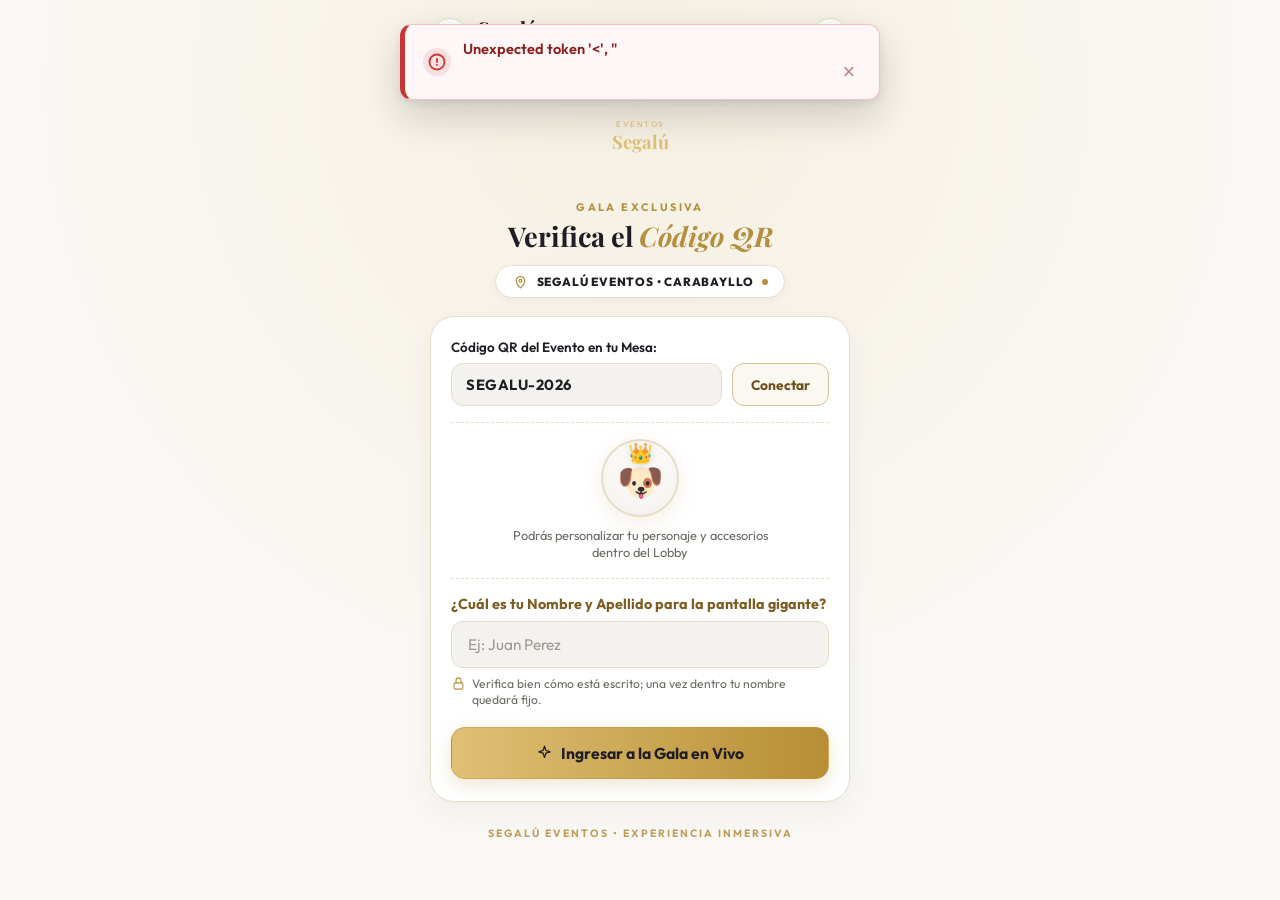
==== commit 85269011: "Release produccion Render - Segalu 2026" ====
--- a/frontend/invitado/index.html
+++ b/frontend/invitado/index.html
@@ -18,7 +18,7 @@
     <link href="https://fonts.googleapis.com/css2?family=Outfit:wght@400;500;600;700;800&family=Playfair+Display:ital,wght@0,700;0,800;1,700&display=swap" rel="stylesheet">
 
     <!-- Hoja de estilos Modo Claro: Gala Marfil, Blanco Puro y Bronce Dorado -->
-    <link rel="stylesheet" href="styles.css?v=20261018b" />
+    <link rel="stylesheet" href="styles.css?v=20261018d" />
 </head>
 <body>
 
@@ -127,13 +127,13 @@
 
                 <div class="form-group">
                     <label for="input-nombre" class="field-label">
-                        ¿Cuál es tu nombre para la pantalla gigante?
+                        ¿Cuál es tu Nombre y Apellido para la pantalla gigante?
                     </label>
                     <input
                         type="text"
                         id="input-nombre"
                         class="gala-input"
-                        placeholder="Ej: Diego, Tía Gloria, Familia Ramos..."
+                        placeholder="Ej: Juan Perez"
                         maxlength="60"
                         required
                         autocomplete="off"
@@ -226,16 +226,16 @@
                     <div class="action-circle-arrow">→</div>
                 </button>
 
-                <!-- Botón Grande 2: Jugar Ronda de Preguntas -->
-                <button type="button" id="btn-ir-trivia" class="gala-action-btn">
-                    <div class="action-icon-box pearl-gold-box">
-                        <!-- SVG Mando de Trivia / Trofeo lineal sobrio -->
-                        <svg class="svg-icon svg-md" viewBox="0 0 24 24" aria-hidden="true">
+                <!-- Botón Grande 2: Jugar Ronda de Preguntas con Identidad Morado Vibrante Kahoot -->
+                <button type="button" id="btn-ir-trivia" class="gala-action-btn action-btn-trivia">
+                    <div class="action-icon-box purple-game-box">
+                        <!-- SVG Mando de Trivia / Trofeo lineal en blanco puro -->
+                        <svg class="svg-icon svg-md icon-white" viewBox="0 0 24 24" aria-hidden="true" fill="none" stroke="currentColor" stroke-width="2">
                             <rect x="2" y="6" width="20" height="12" rx="6" />
                             <path d="M6 12h4" />
                             <path d="M8 10v4" />
-                            <circle cx="15" cy="11" r="1" />
-                            <circle cx="17" cy="13" r="1" />
+                            <circle cx="15" cy="11" r="1" fill="currentColor" />
+                            <circle cx="17" cy="13" r="1" fill="currentColor" />
                         </svg>
                     </div>
                     <div class="action-content">
@@ -243,7 +243,22 @@
                         <p>Participa en la trivia estilo Kahoot en vivo del salón.</p>
                         <span id="etiqueta-estado-trivia-lobby" class="host-wait-tag">⏳ En espera del Host</span>
                     </div>
-                    <div class="action-circle-arrow">›</div>
+                    <div class="action-circle-arrow action-arrow-purple">›</div>
+                </button>
+
+                <!-- Botón Grande 3: Reclama tu Pase VIP & Descuento Especial (CRM Leads) -->
+                <button type="button" id="btn-abrir-modal-lead" class="gala-action-btn action-btn-vip-lead">
+                    <div class="action-icon-box gold-gradient-box">
+                        <span class="lead-icon-gift">🎁</span>
+                    </div>
+                    <div class="action-content">
+                        <div class="vip-lead-badge-row">
+                            <span class="vip-lead-pill">BENEFICIO DE INVITADO</span>
+                        </div>
+                        <h3>¡Reclama tu Pase VIP & Descuento Especial!</h3>
+                        <p>Obtén un cupón promocional con código QR para tu próximo evento en Segalú.</p>
+                    </div>
+                    <div class="action-circle-arrow action-arrow-gold">›</div>
                 </button>
             </div>
 
@@ -307,40 +322,34 @@
                     </article>
                 </div>
 
-                <!-- Botón dedicado para abrir el visor completo de Galería (1/4 a 4/4 por Sede) -->
-                <button type="button" id="btn-conoce-segalu" class="btn-gallery-banner">
-                    <span>Conoce Segalú: Galería de Fotos por Sede (1/4 a 4/4)</span>
-                    <span>Ver fotos →</span>
-                </button>
-
-                <!-- NUEVA SECCIÓN: 📍 NUESTRAS SEDES Y CÓMO LLEGAR (GOOGLE MAPS + COMPARTIR WHATSAPP) -->
+                <!-- SECCIÓN: 📍 NUESTRAS SEDES Y CÓMO LLEGAR (MAPA EMBEBIDO GOOGLE MAPS + COMPARTIR WHATSAPP) -->
                 <div class="sedes-ubicacion-section">
                     <div class="section-header-row">
                         <span class="section-title-gold">📍 Nuestras Sedes y Cómo Llegar</span>
-                        <span class="section-tag">GPS & WhatsApp</span>
+                        <span class="section-tag">GPS & Mapa en Vivo</span>
                     </div>
                     <div id="contenedor-tarjetas-ubicacion" class="sedes-ubicacion-list">
-                        <!-- Se genera dinámicamente desde CONFIG_SEDES_SEGALU en app.js -->
-                    </div>
-                </div>
-
-                <!-- Botón de Contacto Directo WhatsApp en línea sobria (Blanco, Perla y Bronce Dorado) -->
+                        <!-- Se genera dinámicamente desde CONFIG_SEDES_SEGALU en app.js con el iframe de Google Maps -->
+                    </div>
+                </div>
+
+                <!-- Botón de Contacto Directo WhatsApp Oficial con Estilo Elegante Segalú -->
                 <a
-                    href="#"
+                    href="https://wa.me/51922574048?text=%C2%A1Hola%20Eventos%20Segal%C3%BA!%20%F0%9F%8E%89%20Estoy%20participando%20en%20vivo%20desde%20la%20app%20interactiva%20y%20me%20encantar%C3%ADa%20cotizar%20una%20fecha%20con%20mi%20beneficio%20especial%20de%20invitado."
                     id="btn-whatsapp-segalu"
                     target="_blank"
                     rel="noopener noreferrer"
                     class="btn-whatsapp-cta"
                 >
                     <div class="wa-icon-circle">
-                        <!-- SVG Burbuja de Contacto lineal en dorado/bronce -->
-                        <svg class="svg-icon svg-md" viewBox="0 0 24 24" aria-hidden="true">
-                            <path d="M21 11.5a8.38 8.38 0 0 1-.9 3.8 8.5 8.5 0 0 1-7.6 4.7 8.38 8.38 0 0 1-3.8-.9L3 21l1.9-5.7a8.38 8.38 0 0 1-.9-3.8 8.5 8.5 0 0 1 4.7-7.6 8.38 8.38 0 0 1 3.8-.9h.5a8.48 8.48 0 0 1 8 8v.5z" />
+                        <!-- Ícono SVG Oficial de WhatsApp en color verde oficial -->
+                        <svg class="svg-icon svg-md wa-official-icon" viewBox="0 0 24 24" aria-hidden="true" fill="currentColor">
+                            <path d="M12.04 2c-5.46 0-9.91 4.45-9.91 9.91 0 1.75.46 3.45 1.32 4.95L2.05 22l5.25-1.38c1.45.79 3.08 1.21 4.74 1.21 5.46 0 9.91-4.45 9.91-9.91 0-2.65-1.03-5.14-2.9-7.01A9.816 9.816 0 0 0 12.04 2zm.01 1.67c2.2 0 4.26.86 5.82 2.42a8.225 8.225 0 0 1 2.41 5.83c0 4.54-3.7 8.24-8.24 8.24-1.48 0-2.93-.4-4.2-1.15l-.3-.18-3.12.82.83-3.04-.2-.31a8.196 8.196 0 0 1-1.26-4.38c0-4.54 3.7-8.24 8.24-8.24zm4.52 11.66c-.25-.13-1.47-.72-1.7-.81-.23-.08-.39-.13-.56.13-.17.25-.64.81-.79.97-.14.17-.29.19-.54.06-.25-.13-1.06-.39-2.02-1.25-.75-.67-1.26-1.5-1.41-1.75-.14-.25-.02-.39.11-.51.11-.11.25-.29.37-.44.13-.15.17-.25.25-.42.08-.17.04-.31-.02-.44-.06-.13-.56-1.34-.76-1.84-.2-.48-.41-.42-.56-.43h-.48c-.17 0-.44.06-.67.31-.23.25-.88.86-.88 2.1 0 1.24.9 2.44 1.03 2.61.13.17 1.77 2.7 4.29 3.79.6.26 1.07.41 1.44.53.61.19 1.16.17 1.6.1.49-.07 1.47-.6 1.68-1.18.21-.58.21-1.07.15-1.18-.07-.1-.23-.17-.48-.3z"/>
                         </svg>
                     </div>
                     <div class="wa-text">
-                        <strong>¿Te gusta este evento?</strong>
-                        <span>Cotiza tu evento con Segalú (WhatsApp)</span>
+                        <strong>Cotiza tu evento con Segalú</strong>
+                        <span>Reserva tu fecha y vive la experiencia</span>
                     </div>
                     <span class="wa-arrow">→</span>
                 </a>
@@ -465,27 +474,41 @@
             <!-- SUB-PANEL C: [FASE 4.5 - REQUERIMIENTO D] PANTALLA DE RESULTADO ÚNICO Y DEFINITIVO
                  (Aparece SOLO cuando el tiempo de la pregunta llega a 0 o el Admin revela la respuesta) -->
             <div id="trivia-panel-resultado" class="kahoot-result-card hidden">
-                <!-- Ícono gigante ✅ o ❌ -->
-                <div id="trivia-resultado-icono" class="kahoot-giant-icon">✅</div>
+                <!-- Ícono SVG dentro de insignia circular con brillo y relieve -->
+                <div class="kahoot-result-badge-wrap">
+                    <div id="trivia-resultado-icono" class="kahoot-result-badge">
+                        <svg class="result-badge-svg" viewBox="0 0 24 24" width="36" height="36" fill="none" stroke="currentColor" stroke-width="2.6" stroke-linecap="round" stroke-linejoin="round">
+                            <polyline points="20 6 9 17 4 12"></polyline>
+                        </svg>
+                    </div>
+                </div>
 
                 <h2 id="trivia-resultado-titulo" class="kahoot-result-title">¡RESPUESTA CORRECTA!</h2>
 
-                <!-- Puntos ganados en esta pregunta -->
-                <div id="trivia-resultado-puntos" class="kahoot-points-pill">
-                    +920 puntos en esta pregunta
-                </div>
-
-                <!-- Puesto actual en el ranking y Puntaje Total Acumulado -->
-                <div class="kahoot-stats-strip">
-                    <span id="trivia-resultado-puesto" class="kahoot-stat-chip">Puesto actual: #1</span>
-                    <span id="trivia-resultado-total-acumulado" class="kahoot-stat-chip">Puntaje total: 920 pts</span>
-                </div>
-
-                <!-- Muñequito compuesto del invitado (Festejando si acertó) -->
-                <div class="result-avatar-wrap">
-                    <div class="avatar-stage avatar-stage-lg" id="trivia-resultado-stage">
-                        <div class="avatar-layer-character" id="trivia-resultado-char">🐶</div>
-                        <div class="avatar-layer-accessory" id="trivia-resultado-acc">👑</div>
+                <!-- Puntos ganados con tipografía grande y estilizada -->
+                <div class="kahoot-score-hero">
+                    <span class="score-hero-label">PUNTOS GANADOS</span>
+                    <div id="trivia-resultado-puntos" class="score-hero-value">+920 pts</div>
+                </div>
+
+                <!-- Fila limpia de 2 columnas junto al avatar -->
+                <div class="result-stats-and-avatar-row">
+                    <div class="result-stat-col">
+                        <span class="result-stat-label">PUESTO ACTUAL</span>
+                        <strong id="trivia-resultado-puesto" class="result-stat-val">#1</strong>
+                    </div>
+
+                    <!-- Muñequito compuesto del invitado (Festejando si acertó) -->
+                    <div class="result-avatar-center">
+                        <div class="avatar-stage avatar-stage-lg" id="trivia-resultado-stage">
+                            <div class="avatar-layer-character" id="trivia-resultado-char">🐶</div>
+                            <div class="avatar-layer-accessory" id="trivia-resultado-acc">👑</div>
+                        </div>
+                    </div>
+
+                    <div class="result-stat-col">
+                        <span class="result-stat-label">PUNTAJE TOTAL</span>
+                        <strong id="trivia-resultado-total-acumulado" class="result-stat-val">920 pts</strong>
                     </div>
                 </div>
 
@@ -493,8 +516,8 @@
                     ¡Excelente reflejo! Prepárate para la siguiente pregunta.
                 </p>
 
-                <!-- Solución oficial validada por el servidor -->
-                <div id="trivia-solucion-oficial" class="kahoot-official-answer hidden"></div>
+                <!-- Solución oficial validada por el servidor en el pie de la tarjeta -->
+                <div id="trivia-solucion-oficial" class="kahoot-official-footer kahoot-official-answer hidden"></div>
             </div>
 
             <!-- SUB-PANEL D: [FASE 4.5 - REQUERIMIENTO E] CUADRO CUADRADO CENTRADO DE PODIO
@@ -642,23 +665,13 @@
             <div class="gallery-modal-header">
                 <div>
                     <span class="exclusive-tag">PORTAFOLIO OFICIAL</span>
-                    <h3>Galería de Eventos Segalú</h3>
+                    <h3 id="galeria-modal-sede-nombre">Galería de Eventos Segalú</h3>
                 </div>
                 <button type="button" id="btn-cerrar-galeria" class="btn-close-circle" aria-label="Cerrar galería">✕</button>
             </div>
 
-            <!-- Pestañas para alternar entre Sede 1 (4 fotos) y Sede 2 (4 fotos) -->
-            <div class="gallery-sede-tabs" id="gallery-sede-tabs-container">
-                <button type="button" id="btn-tab-sede1" class="btn-sede-tab active" data-sede="sede1" data-sede-tab="sede1">
-                    🏛️ Sede 1 - El Colocho
-                </button>
-                <button type="button" id="btn-tab-sede2" class="btn-sede-tab" data-sede="sede2" data-sede-tab="sede2">
-                    ✨ Sede 2 - Crystal Garden
-                </button>
-            </div>
-
-            <!-- Diapositiva activa del carrusel (aspect-ratio: 16/10, object-fit: cover) -->
-            <div id="galeria-slide-visual" class="gallery-slide-visual">
+            <!-- Visor en Formato Vertical Protagonista (4:5) con Botones Flotantes Circulares -->
+            <div id="galeria-slide-visual" class="gallery-slide-visual vertical-stage">
                 <img
                     id="galeria-slide-img"
                     class="gallery-slide-photo"
@@ -666,50 +679,16 @@
                     alt="Foto de Sede Segalú"
                     onerror="this.classList.add('hidden')"
                 />
-                <span id="galeria-slide-badge" class="space-tag gallery-floating-badge">Sede 1 • Foto 1/4</span>
-                <div id="galeria-slide-icono" class="gallery-hero-icon">🏛️</div>
-            </div>
-
-            <div class="gallery-slide-body">
-                <h4 id="galeria-slide-titulo">Sede 1 - El Colocho (Carabayllo)</h4>
-                <p id="galeria-slide-desc">
-                    Amplio local con capacidad para 300 invitados en Av. Manuel Prado - KM 22. Iluminación arquitectónica, pista LED y pantalla interactiva en vivo.
-                </p>
-            </div>
-
-            <!-- Controles del carrusel (1/4 a 4/4) -->
-            <div class="gallery-controls">
-                <button type="button" id="btn-galeria-prev" class="btn-outline-gold">◀ Anterior</button>
-                <span id="galeria-indicador" class="gallery-counter">1 / 4</span>
-                <button type="button" id="btn-galeria-next" class="btn-outline-gold">Siguiente ▶</button>
-            </div>
-
-            <!-- Ubicación y cómo llegar de la sede activa dentro del modal -->
-            <div class="gallery-modal-location-box">
-                <div class="gallery-loc-address">
-                    <span>📍</span>
-                    <span id="galeria-modal-direccion-texto">Av. Manuel Prado - KM 22, Carabayllo</span>
-                </div>
-                <div class="sede-loc-actions">
-                    <a
-                        id="btn-modal-abrir-maps"
-                        href="#"
-                        target="_blank"
-                        rel="noopener noreferrer"
-                        class="btn-sede-maps"
-                    >
-                        🗺️ Abrir en Google Maps
-                    </a>
-                    <a
-                        id="btn-modal-compartir-wa"
-                        href="#"
-                        target="_blank"
-                        rel="noopener noreferrer"
-                        class="btn-sede-share-wa"
-                    >
-                        📲 Compartir dirección a un invitado
-                    </a>
-                </div>
+                <button type="button" id="btn-galeria-prev" class="btn-gallery-float btn-gallery-prev" aria-label="Foto anterior">‹</button>
+                <button type="button" id="btn-galeria-next" class="btn-gallery-float btn-gallery-next" aria-label="Foto siguiente">›</button>
+                <span id="galeria-slide-badge" class="space-tag gallery-floating-badge">Foto 1 / 4</span>
+                <div id="galeria-slide-icono" class="gallery-hero-icon hidden">🏛️</div>
+            </div>
+
+            <!-- Pie minimalista: Título corto y elegante junto al contador numérico -->
+            <div class="gallery-slide-footer">
+                <h4 id="galeria-slide-titulo" class="gallery-clean-title">Salón Principal y Pista LED</h4>
+                <span id="galeria-indicador" class="gallery-counter-pill">1 / 4</span>
             </div>
         </div>
     </div>
@@ -790,7 +769,106 @@
         </div>
     </div>
 
+    <!-- BOTÓN FLOTANTE RÁPIDO CRM: PASE VIP & DESCUENTO -->
+    <button type="button" id="btn-flotante-vip-lead" class="btn-flotante-vip-lead hidden" title="🎁 Reclama tu Pase VIP">
+        <span class="btn-flotante-icon">🎁</span>
+        <span class="btn-flotante-text">Pase VIP & Descuento</span>
+    </button>
+
+    <!-- MODAL CRM: PASE VIP & CUPÓN PROMOCIONAL SEGALÚ (LIGHTBOX POPUP CENTRADO) -->
+    <div id="modal-crm-lead" class="crm-modal-backdrop hidden" role="dialog" aria-modal="true" aria-labelledby="modal-crm-title">
+        <div class="crm-lightbox-card">
+            <!-- VISTA 1: FORMULARIO DE CAPTURA DEL LEAD -->
+            <div id="vista-lead-formulario">
+                <div class="crm-lightbox-header">
+                    <span class="vip-sheet-pill">BENEFICIO EXCLUSIVO DE INVITADO</span>
+                    <h2 id="modal-crm-title">🎁 Pase VIP & Descuento Especial</h2>
+                    <p>Completa tus datos para recibir tu cupón digital con descuento exclusivo para tu próxima celebración en Segalú.</p>
+                </div>
+
+                <form id="form-crm-lead" class="crm-lead-form">
+                    <div class="crm-form-group">
+                        <label for="lead-nombre">Nombre y Apellido <span class="required-star">*</span></label>
+                        <input type="text" id="lead-nombre" class="crm-input-text" placeholder="Ej. Camila Morales" required maxlength="120" autocomplete="name" />
+                    </div>
+
+                    <div class="crm-form-group">
+                        <label for="lead-telefono">Número de Celular / WhatsApp (9 dígitos) <span class="required-star">*</span></label>
+                        <input type="tel" id="lead-telefono" class="crm-input-text" placeholder="Ej. 987654321" required maxlength="9" pattern="[0-9]{9}" inputmode="numeric" autocomplete="tel" />
+                        <span class="crm-field-hint">Ingresa exactamente los 9 dígitos de tu celular</span>
+                    </div>
+
+                    <div class="crm-form-group">
+                        <label for="lead-nacimiento">Fecha de Nacimiento <span class="required-star">*</span></label>
+                        <input type="date" id="lead-nacimiento" class="crm-input-text" required />
+                        <span class="crm-field-hint">Para enviarte un beneficio sorpresa en tu fecha especial 🎂</span>
+                    </div>
+
+                    <div class="crm-form-group">
+                        <label for="lead-genero">Género <span class="optional-tag">(Opcional)</span></label>
+                        <select id="lead-genero" class="crm-input-text crm-select">
+                            <option value="No especificado">Selecciona tu género...</option>
+                            <option value="Femenino">Femenino</option>
+                            <option value="Masculino">Masculino</option>
+                            <option value="Otro">Otro</option>
+                        </select>
+                    </div>
+
+                    <div class="crm-form-group">
+                        <label for="lead-correo">Correo Electrónico <span class="optional-tag">(Opcional)</span></label>
+                        <input type="email" id="lead-correo" class="crm-input-text" placeholder="ejemplo@correo.com" maxlength="120" autocomplete="email" />
+                    </div>
+
+                    <div class="crm-form-actions-stack">
+                        <button type="submit" id="btn-enviar-lead" class="btn-gold-primary btn-block-lead">
+                            <span>✨ Obtener Mi Pase VIP y Descuento</span>
+                        </button>
+                        <button type="button" id="btn-cancelar-modal-lead" class="btn-cancel-modal-lead">
+                            <span>Cerrar</span>
+                        </button>
+                    </div>
+                </form>
+            </div>
+
+            <!-- VISTA 2: TARJETA DIGITAL GENERADA CON CÓDIGO Y QR -->
+            <div id="vista-lead-exito" class="hidden">
+                <div class="crm-lightbox-header">
+                    <span class="vip-sheet-pill badge-success">¡PASE VIP GENERADO! 🎉</span>
+                    <h2>Tu Cupón Promocional Exclusivo</h2>
+                    <p>Presenta este pase digital en cualquiera de nuestras sedes o por WhatsApp para validar tu beneficio.</p>
+                </div>
+
+                <div class="digital-voucher-card" id="digital-voucher-capture">
+                    <div class="voucher-top-brand">
+                        <span class="voucher-logo">✨ SEGALÚ EVENTOS</span>
+                        <span class="voucher-vip-tag">PASE VIP INVITADO</span>
+                    </div>
+                    <div class="voucher-body">
+                        <div class="voucher-holder-name" id="voucher-nombre-invitado">Invitado VIP</div>
+                        <div class="voucher-code-display">
+                            <span class="voucher-code-label">CÓDIGO ÚNICO:</span>
+                            <strong id="voucher-codigo-promocional">SEGALU-PROMO-XXXX</strong>
+                        </div>
+                        <div class="voucher-qr-box">
+                            <img id="voucher-qr-img" src="" alt="Código QR Promocional" class="voucher-qr-img" />
+                        </div>
+                        <p class="voucher-terms">Válido para cotizaciones y reservas en Sede 1 (El Colocho) y Sede 2 (Crystal Garden). No acumulable con otras promociones.</p>
+                    </div>
+                </div>
+
+                <div class="voucher-actions-row">
+                    <a id="btn-compartir-cupon-wa" href="#" target="_blank" rel="noopener noreferrer" class="btn-wa-voucher">
+                        <span>📲 Validar por WhatsApp</span>
+                    </a>
+                    <button type="button" id="btn-cerrar-cupon" class="btn-cancel-modal-lead">
+                        <span>Cerrar</span>
+                    </button>
+                </div>
+            </div>
+        </div>
+    </div>
+
     <!-- Script con arquitectura modular de paquetes temáticos y conexión a FastAPI -->
-    <script src="app.js?v=20261018b"></script>
+    <script src="app.js?v=20261018d"></script>
 </body>
 </html>
--- a/frontend/invitado/styles.css
+++ b/frontend/invitado/styles.css
@@ -245,26 +245,110 @@
     background: var(--icon-bronze-gold);
 }
 
-/* 5. ALERTAS FLOTANTES SOBRIAS */
+/* 5. SISTEMA GLOBAL DE NOTIFICACIONES FLOTANTES (TOAST / MODAL SUPERIOR) */
 .alert-box {
-    padding: 12px 16px;
+    position: fixed;
+    top: 24px;
+    left: 50%;
+    transform: translateX(-50%);
+    z-index: 9999;
+    width: calc(100% - 32px);
+    max-width: 480px;
+    box-sizing: border-box;
+    display: flex;
+    align-items: center;
+    gap: 12px;
+    padding: 14px 18px;
     border-radius: var(--radius-md);
-    font-size: 0.86rem;
+    font-size: 0.91rem;
     font-weight: 600;
-    text-align: center;
-    animation: gentleFade 0.2s ease-out;
+    line-height: 1.4;
+    text-align: left;
+    box-shadow: 0 16px 38px rgba(30, 30, 36, 0.18), 0 3px 10px rgba(0, 0, 0, 0.08);
+    backdrop-filter: blur(10px);
+    -webkit-backdrop-filter: blur(10px);
+    animation: toastSlideDown 0.35s cubic-bezier(0.16, 1, 0.3, 1) forwards;
+    transition: opacity 0.22s ease, transform 0.22s ease;
+    pointer-events: auto;
+}
+
+@keyframes toastSlideDown {
+    from {
+        opacity: 0;
+        transform: translate(-50%, -24px) scale(0.96);
+    }
+    to {
+        opacity: 1;
+        transform: translate(-50%, 0) scale(1);
+    }
+}
+
+.alert-box.alert-hiding {
+    opacity: 0;
+    transform: translate(-50%, -20px) scale(0.96);
+    pointer-events: none;
+}
+
+.alert-box .toast-icon {
+    width: 28px;
+    height: 28px;
+    border-radius: 50%;
+    display: inline-flex;
+    align-items: center;
+    justify-content: center;
+    flex-shrink: 0;
+}
+
+.alert-box .toast-message {
+    flex: 1;
+    word-break: break-word;
+}
+
+.alert-box .toast-close-btn {
+    background: transparent;
+    border: none;
+    cursor: pointer;
+    color: inherit;
+    opacity: 0.55;
+    font-size: 1.35rem;
+    line-height: 1;
+    padding: 2px 6px;
+    margin-left: auto;
+    display: flex;
+    align-items: center;
+    justify-content: center;
+    border-radius: 6px;
+    transition: opacity 0.2s ease, transform 0.15s ease, background 0.2s ease;
+}
+
+.alert-box .toast-close-btn:hover {
+    opacity: 1;
+    transform: scale(1.1);
+    background: rgba(0, 0, 0, 0.06);
 }
 
 .alert-error {
-    background: #FDF2F2;
+    background: #FFF7F7;
     border: 1px solid #F5C2C2;
-    color: #9B2C2C;
+    border-left: 5px solid #C83737;
+    color: #8C1D1D;
+}
+
+.alert-error .toast-icon {
+    background: rgba(200, 55, 55, 0.12);
+    color: #C83737;
 }
 
 .alert-success {
-    background: #FBF7EC;
-    border: 1px solid var(--border-sand-gold);
-    color: #785A1E;
+    background: #FCFAF5;
+    border: 1px solid var(--border-sand-gold);
+    border-left: 5px solid #287C4C;
+    color: #1E4E30;
+}
+
+.alert-success .toast-icon {
+    background: rgba(40, 124, 76, 0.12);
+    color: #287C4C;
 }
 
 /* 6. SUPERPOSICIÓN DE CAPAS DEL MUÑEQUITO (PERSONAJE + ACCESORIO EN LA CABEZA) */
@@ -337,6 +421,22 @@
     object-fit: contain;
 }
 
+.avatar-layer-accessory .accessory-glasses {
+    transform: translateY(18px);
+}
+
+.avatar-stage-sm .avatar-layer-accessory .accessory-glasses {
+    transform: translateY(8px);
+}
+
+.avatar-stage-md .avatar-layer-accessory .accessory-glasses {
+    transform: translateY(10px);
+}
+
+.avatar-stage-xs .avatar-layer-accessory .accessory-glasses {
+    transform: translateY(5px);
+}
+
 /* 7. TARJETA PRINCIPAL DE LOGIN / REGISTRO (BLANCO PURO #FFFFFF + BORDES #E6DEC8) */
 .gala-card {
     background: var(--bg-card-white);
@@ -659,6 +759,60 @@
     border: 1px solid var(--border-sand-gold);
 }
 
+/* Tarjeta de Trivia Kahoot con Identidad Morado Vibrante */
+.gala-action-btn.action-btn-trivia {
+    border: 1.5px solid rgba(167, 139, 250, 0.45);
+    background: linear-gradient(135deg, #7C3AED 0%, #5B21B6 100%);
+    box-shadow: 0 6px 20px rgba(124, 58, 237, 0.28);
+    color: #FFFFFF;
+    transition: transform 0.15s ease, border-color 0.2s ease, box-shadow 0.2s ease;
+}
+
+.gala-action-btn.action-btn-trivia:hover {
+    border-color: rgba(255, 255, 255, 0.7);
+    box-shadow: 0 10px 28px rgba(124, 58, 237, 0.45);
+}
+
+.gala-action-btn.action-btn-trivia:active {
+    transform: scale(0.98);
+}
+
+.action-icon-box.purple-game-box {
+    background: rgba(255, 255, 255, 0.18);
+    border: 1px solid rgba(255, 255, 255, 0.35);
+    box-shadow: 0 4px 14px rgba(0, 0, 0, 0.15);
+    color: #FFFFFF;
+}
+
+.action-icon-box.purple-game-box svg {
+    color: #FFFFFF;
+    stroke: #FFFFFF;
+}
+
+.action-btn-trivia .action-content h3 {
+    color: #FFFFFF;
+    font-weight: 800;
+}
+
+.action-btn-trivia .action-content p {
+    color: rgba(255, 255, 255, 0.9);
+}
+
+.action-btn-trivia .host-wait-tag {
+    background: rgba(255, 255, 255, 0.22);
+    color: #FFFFFF;
+    border: 1px solid rgba(255, 255, 255, 0.4);
+}
+
+.action-circle-arrow.action-arrow-purple {
+    background: rgba(255, 255, 255, 0.22);
+    border: 1px solid rgba(255, 255, 255, 0.45);
+    color: #FFFFFF;
+    font-size: 1.25rem;
+    line-height: 1;
+    box-shadow: 0 2px 10px rgba(0, 0, 0, 0.2);
+}
+
 .action-content {
     flex: 1;
 }
@@ -843,11 +997,18 @@
     gap: 12px;
     color: var(--text-charcoal);
     box-shadow: var(--shadow-subtle);
-    transition: transform 0.15s ease;
+    transition: transform 0.15s ease, box-shadow 0.15s ease;
 }
 
 .btn-whatsapp-cta:active {
     transform: scale(0.98);
+}
+
+.wa-official-icon {
+    width: 24px;
+    height: 24px;
+    color: #25D366;
+    display: block;
 }
 
 .wa-icon-circle {
@@ -1137,6 +1298,27 @@
 .item-option-icon {
     font-size: 2rem;
     line-height: 1.1;
+    display: flex;
+    align-items: center;
+    justify-content: center;
+    min-height: 38px;
+}
+
+.accessory-thumb-wrapper {
+    width: 38px;
+    height: 38px;
+    display: flex;
+    align-items: center;
+    justify-content: center;
+    margin: 0 auto;
+}
+
+.accessory-thumb-img {
+    width: 36px;
+    height: 36px;
+    object-fit: contain;
+    display: block;
+    filter: drop-shadow(0 2px 5px rgba(0, 0, 0, 0.18));
 }
 
 .item-option-title {
@@ -1716,72 +1898,188 @@
     gap: 8px;
 }
 
-/* Sub-panel C: Pantalla de Resultado Único y Definitivo (Verde ✅ / Roja ❌) */
+/* Sub-panel C: Pantalla de Resultado Único y Definitivo (Verde Esmeralda ✅ / Burdeos ❌) */
 .kahoot-result-card {
-    border-radius: var(--radius-xl);
-    padding: 24px 18px;
+    position: relative;
+    border-radius: 22px;
+    padding: 26px 20px 22px;
     display: flex;
     flex-direction: column;
     align-items: center;
     text-align: center;
-    gap: 10px;
+    gap: 14px;
     color: #FFFFFF;
-    box-shadow: 0 14px 34px rgba(30, 30, 36, 0.18);
-    animation: gentleFade 0.22s ease-out;
+    box-shadow: 0 18px 45px rgba(20, 20, 25, 0.28), 0 4px 12px rgba(0, 0, 0, 0.1);
+    animation: resultCardPop 0.35s cubic-bezier(0.16, 1, 0.3, 1) forwards;
+    overflow: hidden;
+}
+
+@keyframes resultCardPop {
+    from {
+        opacity: 0;
+        transform: scale(0.95) translateY(12px);
+    }
+    to {
+        opacity: 1;
+        transform: scale(1) translateY(0);
+    }
 }
 
 .kahoot-result-card.result-correct {
-    background: linear-gradient(145deg, #1E8754 0%, #13653F 100%);
-    border: 2px solid #68D391;
+    background: linear-gradient(155deg, #104C33 0%, #0B3523 55%, #062216 100%);
+    border: 1.5px solid rgba(223, 192, 117, 0.55);
+    box-shadow: 0 18px 45px rgba(6, 34, 22, 0.4), inset 0 1px 0 rgba(255, 255, 255, 0.2);
 }
 
 .kahoot-result-card.result-wrong {
-    background: linear-gradient(145deg, #C83737 0%, #962222 100%);
-    border: 2px solid #FC8181;
-}
-
-.kahoot-giant-icon {
-    font-size: 3.9rem;
-    line-height: 1;
-    filter: drop-shadow(0 6px 14px rgba(0, 0, 0, 0.22));
+    background: linear-gradient(155deg, #58161E 0%, #3D0D13 55%, #25060A 100%);
+    border: 1.5px solid rgba(245, 165, 165, 0.38);
+    box-shadow: 0 18px 45px rgba(37, 6, 10, 0.4), inset 0 1px 0 rgba(255, 255, 255, 0.15);
+}
+
+/* Insignia circular de ícono con brillo y relieve sutil */
+.kahoot-result-badge-wrap {
+    display: flex;
+    align-items: center;
+    justify-content: center;
+    margin-bottom: 2px;
+}
+
+.kahoot-result-badge {
+    width: 72px;
+    height: 72px;
+    border-radius: 50%;
+    display: flex;
+    align-items: center;
+    justify-content: center;
+    position: relative;
+    transition: transform 0.3s ease;
+}
+
+.result-correct .kahoot-result-badge {
+    background: radial-gradient(circle at 35% 30%, #2ECC71 0%, #1E8754 60%, #14613B 100%);
+    border: 3px solid rgba(223, 192, 117, 0.7);
+    box-shadow: 
+        0 0 24px rgba(46, 204, 113, 0.45),
+        inset 0 2px 4px rgba(255, 255, 255, 0.4),
+        0 8px 18px rgba(0, 0, 0, 0.3);
+    color: #FFFFFF;
+}
+
+.result-wrong .kahoot-result-badge {
+    background: radial-gradient(circle at 35% 30%, #E74C3C 0%, #B82828 60%, #821515 100%);
+    border: 3px solid rgba(255, 190, 190, 0.6);
+    box-shadow: 
+        0 0 24px rgba(231, 76, 60, 0.42),
+        inset 0 2px 4px rgba(255, 255, 255, 0.35),
+        0 8px 18px rgba(0, 0, 0, 0.3);
+    color: #FFFFFF;
+}
+
+.result-badge-svg {
+    width: 36px;
+    height: 36px;
+    filter: drop-shadow(0 2px 4px rgba(0, 0, 0, 0.25));
 }
 
 .kahoot-result-title {
     font-family: 'Playfair Display', serif;
-    font-size: 1.55rem;
-    font-weight: 800;
-    letter-spacing: 0.5px;
-}
-
-.kahoot-points-pill {
-    background: rgba(0, 0, 0, 0.24);
-    border: 1.5px solid rgba(255, 255, 255, 0.45);
-    padding: 8px 18px;
-    border-radius: 999px;
-    font-size: 1rem;
-    font-weight: 800;
-}
-
-.kahoot-stats-strip {
-    display: flex;
-    align-items: center;
-    justify-content: center;
-    flex-wrap: wrap;
-    gap: 8px;
-    width: 100%;
-}
-
-.kahoot-stat-chip {
-    background: rgba(255, 255, 255, 0.18);
-    border: 1px solid rgba(255, 255, 255, 0.36);
-    padding: 5px 12px;
-    border-radius: 999px;
-    font-size: 0.8rem;
-    font-weight: 800;
-}
-
-.result-avatar-wrap {
+    font-size: 1.45rem;
+    font-weight: 800;
+    letter-spacing: 0.6px;
+    text-transform: uppercase;
+    margin: 0;
+    text-shadow: 0 2px 8px rgba(0, 0, 0, 0.3);
+}
+
+.result-correct .kahoot-result-title {
+    color: #FBF7EC;
+}
+
+.result-wrong .kahoot-result-title {
+    color: #FFF2F2;
+}
+
+/* Puntos ganados con tipografía grande y estilizada */
+.kahoot-score-hero {
+    display: flex;
+    flex-direction: column;
+    align-items: center;
+    gap: 3px;
+    margin: 2px 0 4px;
+}
+
+.score-hero-label {
+    font-size: 0.72rem;
+    letter-spacing: 1.5px;
+    font-weight: 700;
+    text-transform: uppercase;
+    opacity: 0.8;
+}
+
+.score-hero-value {
+    font-family: 'Playfair Display', serif;
+    font-size: 2.3rem;
+    font-weight: 800;
+    line-height: 1.1;
+    letter-spacing: -0.5px;
+    text-shadow: 0 3px 12px rgba(0, 0, 0, 0.28);
+}
+
+.result-correct .score-hero-value {
+    color: #F5D77F;
+}
+
+.result-wrong .score-hero-value {
+    color: #FFB3B3;
+}
+
+/* Fila limpia de 2 columnas junto al avatar */
+.result-stats-and-avatar-row {
+    display: grid;
+    grid-template-columns: 1fr auto 1fr;
+    align-items: center;
+    gap: 12px;
+    width: 100%;
+    max-width: 380px;
     margin: 4px 0;
+}
+
+.result-stat-col {
+    background: rgba(0, 0, 0, 0.26);
+    border: 1px solid rgba(255, 255, 255, 0.18);
+    border-radius: 14px;
+    padding: 10px 12px;
+    display: flex;
+    flex-direction: column;
+    align-items: center;
+    justify-content: center;
+    gap: 3px;
+    min-height: 64px;
+    backdrop-filter: blur(4px);
+}
+
+.result-stat-label {
+    font-size: 0.68rem;
+    font-weight: 700;
+    letter-spacing: 1px;
+    text-transform: uppercase;
+    opacity: 0.8;
+}
+
+.result-stat-val {
+    font-family: 'Outfit', sans-serif;
+    font-size: 1.15rem;
+    font-weight: 800;
+    color: #FFFFFF;
+    white-space: nowrap;
+}
+
+.result-avatar-center {
+    display: flex;
+    align-items: center;
+    justify-content: center;
+    padding: 0 4px;
 }
 
 .avatar-celebrating {
@@ -1798,21 +2096,77 @@
 }
 
 .kahoot-result-msg {
+    font-size: 0.88rem;
+    line-height: 1.45;
+    opacity: 0.92;
+    max-width: 320px;
+    margin: 0;
+}
+
+/* Solución oficial validada por el servidor en el pie de la tarjeta */
+.kahoot-official-footer {
+    width: 100%;
+    margin-top: 6px;
+    border-radius: 14px;
+    padding: 12px 14px;
+    display: flex;
+    flex-direction: column;
+    gap: 6px;
+    text-align: left;
+    backdrop-filter: blur(6px);
+}
+
+.result-correct .kahoot-official-footer {
+    background: linear-gradient(135deg, rgba(8, 38, 24, 0.75) 0%, rgba(5, 25, 16, 0.88) 100%);
+    border: 1px solid rgba(223, 192, 117, 0.45);
+    box-shadow: 0 4px 14px rgba(0, 0, 0, 0.25);
+}
+
+.result-wrong .kahoot-official-footer {
+    background: linear-gradient(135deg, rgba(54, 9, 14, 0.78) 0%, rgba(37, 6, 10, 0.9) 100%);
+    border: 1px solid rgba(245, 165, 165, 0.35);
+    box-shadow: 0 4px 14px rgba(0, 0, 0, 0.25);
+}
+
+.official-sol-badge {
+    display: inline-flex;
+    align-items: center;
+    gap: 6px;
+    font-size: 0.72rem;
+    font-weight: 800;
+    letter-spacing: 0.8px;
+    text-transform: uppercase;
+}
+
+.result-correct .official-sol-badge {
+    color: #F5D77F;
+}
+
+.result-wrong .official-sol-badge {
+    color: #FFC0C0;
+}
+
+.official-sol-badge svg {
+    flex-shrink: 0;
+}
+
+.official-sol-text {
     font-size: 0.86rem;
-    line-height: 1.4;
-    opacity: 0.95;
-    max-width: 310px;
-}
-
+    line-height: 1.38;
+    color: #FFFFFF;
+}
+
+.official-sol-text strong {
+    font-weight: 800;
+}
+
+/* Compatibilidad con clases previas */
+.kahoot-points-pill,
+.kahoot-stats-strip,
+.kahoot-stat-chip,
+.kahoot-giant-icon,
 .kahoot-official-answer {
-    width: 100%;
-    margin-top: 4px;
-    background: rgba(255, 255, 255, 0.16);
-    border: 1px solid rgba(255, 255, 255, 0.38);
-    border-radius: 12px;
-    padding: 10px 14px;
-    font-size: 0.84rem;
-    font-weight: 700;
+    box-sizing: border-box;
 }
 
 /* Sub-panel D: [FASE 4.5 - REQUERIMIENTO E] Cuadro CUADRADO Centrado de Podio en el Celular
@@ -2044,6 +2398,22 @@
     padding: 0;
 }
 
+/* Formato Vertical Protagonista (4:5) para el Visor de Galería Móvil */
+.gallery-slide-visual.vertical-stage {
+    position: relative;
+    width: 100%;
+    aspect-ratio: 4 / 5 !important;
+    max-height: 58vh !important;
+    border-radius: 14px;
+    overflow: hidden;
+    background: #0d0d12;
+    display: flex;
+    align-items: center;
+    justify-content: center;
+    border: 1px solid var(--border-sand-gold);
+    box-shadow: 0 10px 28px rgba(0, 0, 0, 0.16);
+}
+
 .gallery-slide-photo {
     position: absolute;
     inset: 0;
@@ -2051,6 +2421,84 @@
     height: 100%;
     object-fit: cover;
     z-index: 2;
+    transition: opacity 0.2s ease;
+}
+
+/* Botones Flotantes Circulares Semitransparentes sobre la Foto */
+.btn-gallery-float {
+    position: absolute;
+    top: 50%;
+    transform: translateY(-50%);
+    width: 44px;
+    height: 44px;
+    border-radius: 50%;
+    background: rgba(18, 18, 24, 0.55);
+    backdrop-filter: blur(8px);
+    -webkit-backdrop-filter: blur(8px);
+    border: 1.5px solid rgba(255, 255, 255, 0.35);
+    color: #ffffff;
+    font-size: 1.6rem;
+    font-weight: 300;
+    line-height: 1;
+    display: flex;
+    align-items: center;
+    justify-content: center;
+    cursor: pointer;
+    z-index: 10;
+    box-shadow: 0 4px 16px rgba(0, 0, 0, 0.35);
+    transition: all 0.2s ease;
+    user-select: none;
+    padding: 0 0 3px 0;
+}
+
+.btn-gallery-float:hover {
+    background: rgba(22, 22, 30, 0.85);
+    border-color: rgba(212, 175, 55, 0.8);
+    color: #ffd700;
+    transform: translateY(-50%) scale(1.08);
+}
+
+.btn-gallery-float:active {
+    transform: translateY(-50%) scale(0.94);
+}
+
+.btn-gallery-prev {
+    left: 10px;
+}
+
+.btn-gallery-next {
+    right: 10px;
+}
+
+/* Pie Minimalista de la Galería: Título corto + Contador Numérico */
+.gallery-slide-footer {
+    display: flex;
+    align-items: center;
+    justify-content: space-between;
+    gap: 12px;
+    padding: 4px 2px 0;
+}
+
+.gallery-clean-title {
+    font-size: 0.95rem;
+    font-weight: 800;
+    color: var(--text-charcoal);
+    margin: 0;
+    flex: 1;
+    white-space: nowrap;
+    overflow: hidden;
+    text-overflow: ellipsis;
+}
+
+.gallery-counter-pill {
+    font-size: 0.74rem;
+    font-weight: 800;
+    color: var(--icon-bronze-gold);
+    background: var(--bg-pearl-input);
+    border: 1px solid var(--border-sand-gold);
+    padding: 3px 10px;
+    border-radius: 999px;
+    flex-shrink: 0;
 }
 
 .gallery-floating-badge {
@@ -2060,7 +2508,7 @@
     z-index: 3;
 }
 
-/* Tarjetas de Ubicación "📍 Nuestras Sedes y Cómo Llegar" */
+/* Tarjetas de Ubicación "📍 Nuestras Sedes y Cómo Llegar" con Google Maps Embebido */
 .sedes-ubicacion-section {
     display: flex;
     flex-direction: column;
@@ -2068,13 +2516,94 @@
     margin-top: 6px;
 }
 
+.sede-map-embed-wrapper {
+    width: 100%;
+    height: 180px;
+    position: relative;
+    overflow: hidden;
+    background: #e6e3dd;
+    border-radius: 14px 14px 0 0;
+}
+
+.sede-map-iframe {
+    width: 100%;
+    height: 100%;
+    border: 0;
+    display: block;
+    border-radius: 14px 14px 0 0;
+}
+
 .sedes-ubicacion-list {
     display: flex;
     flex-direction: column;
     gap: 10px;
 }
 
-.sede-ubicacion-card,
+.sede-ubicacion-card {
+    background: var(--bg-card-white);
+    border: 1px solid var(--border-sand-gold);
+    border-radius: 14px;
+    padding: 0 0 12px 0;
+    display: flex;
+    flex-direction: column;
+    gap: 10px;
+    box-shadow: var(--shadow-subtle);
+    overflow: hidden;
+    transition: transform 0.25s ease, box-shadow 0.25s ease;
+}
+
+.sede-ubicacion-card:hover {
+    transform: translateY(-2px);
+    box-shadow: 0 8px 24px rgba(0, 0, 0, 0.08);
+}
+
+.sede-card-header-visual {
+    width: 100%;
+    height: 140px;
+    position: relative;
+    overflow: hidden;
+    background: #141419;
+}
+
+.sede-header-img {
+    width: 100%;
+    height: 100%;
+    object-fit: cover;
+    display: block;
+    border-radius: 14px 14px 0 0;
+    transition: transform 0.4s ease;
+}
+
+.sede-ubicacion-card:hover .sede-header-img {
+    transform: scale(1.04);
+}
+
+.sede-header-badge {
+    position: absolute;
+    bottom: 8px;
+    left: 10px;
+    background: rgba(15, 15, 20, 0.82);
+    backdrop-filter: blur(8px);
+    border: 1px solid rgba(212, 175, 55, 0.5);
+    color: #ffd700;
+    font-size: 0.72rem;
+    font-weight: 700;
+    padding: 3px 10px;
+    border-radius: 999px;
+    box-shadow: 0 2px 8px rgba(0, 0, 0, 0.4);
+}
+
+.sede-ubicacion-top {
+    padding: 0 14px;
+}
+
+.sede-ubicacion-actions {
+    display: grid;
+    grid-template-columns: 1fr 1fr;
+    gap: 10px;
+    padding: 0 14px;
+}
+
 .gallery-modal-location-box {
     background: var(--bg-card-white);
     border: 1px solid var(--border-sand-gold);
@@ -2141,14 +2670,15 @@
     display: inline-flex;
     align-items: center;
     justify-content: center;
-    gap: 5px;
-    padding: 8px 10px;
+    gap: 6px;
+    padding: 9px 10px;
     border-radius: 9px;
-    font-size: 0.73rem;
+    font-size: 0.78rem;
     font-weight: 800;
     text-decoration: none;
     text-align: center;
-    transition: transform 0.15s ease;
+    white-space: nowrap;
+    transition: transform 0.15s ease, box-shadow 0.15s ease;
 }
 
 .btn-sede-maps:active,
@@ -2168,5 +2698,428 @@
     color: var(--text-charcoal);
 }
 
-
-
+/* ==============================================================================
+   MÓDULO CRM LEADS & CUPONES PROMOCIONALES (SEGALÚ VIP)
+   ============================================================================== */
+.action-btn-vip-lead {
+    background: linear-gradient(135deg, #FFFDF8 0%, #FBF6EB 100%);
+    border: 1.5px solid rgba(181, 142, 62, 0.5);
+    box-shadow: 0 4px 18px rgba(181, 142, 62, 0.12);
+    transition: transform 0.15s ease, border-color 0.2s ease, box-shadow 0.2s ease;
+}
+
+.action-btn-vip-lead:hover {
+    border-color: var(--gold-deep);
+    box-shadow: 0 8px 24px rgba(181, 142, 62, 0.22);
+}
+
+.action-btn-vip-lead:active {
+    transform: scale(0.98);
+}
+
+.action-icon-box.gold-gradient-box {
+    background: linear-gradient(135deg, var(--gold-champagne-start), var(--gold-champagne-end));
+    border: 1px solid rgba(181, 142, 62, 0.4);
+    box-shadow: 0 4px 14px rgba(181, 142, 62, 0.25);
+    display: flex;
+    align-items: center;
+    justify-content: center;
+    font-size: 1.5rem;
+}
+
+.lead-icon-gift {
+    animation: gentleBounce 2.4s ease-in-out infinite;
+}
+
+@keyframes gentleBounce {
+    0%, 100% { transform: translateY(0); }
+    50% { transform: translateY(-3px); }
+}
+
+.vip-lead-badge-row {
+    margin-bottom: 4px;
+}
+
+.vip-lead-pill {
+    display: inline-block;
+    font-size: 0.65rem;
+    font-weight: 800;
+    letter-spacing: 0.05em;
+    color: var(--gold-deep);
+    background: rgba(181, 142, 62, 0.12);
+    border: 1px solid rgba(181, 142, 62, 0.3);
+    padding: 2px 8px;
+    border-radius: 999px;
+    text-transform: uppercase;
+}
+
+.action-arrow-gold {
+    background: linear-gradient(135deg, var(--gold-champagne-start), var(--gold-champagne-end));
+    border: 1px solid rgba(181, 142, 62, 0.45);
+    color: var(--text-charcoal);
+    font-weight: 800;
+}
+
+/* Botón Flotante Inferior */
+.btn-flotante-vip-lead {
+    position: fixed;
+    bottom: 22px;
+    right: 18px;
+    z-index: 800;
+    display: inline-flex;
+    align-items: center;
+    gap: 8px;
+    padding: 10px 16px;
+    background: linear-gradient(135deg, #18181F 0%, #252530 100%);
+    border: 1.5px solid rgba(212, 175, 55, 0.6);
+    border-radius: 999px;
+    color: #F8F9FA;
+    font-size: 0.82rem;
+    font-weight: 700;
+    box-shadow: 0 8px 24px rgba(0, 0, 0, 0.4), 0 0 14px rgba(212, 175, 55, 0.25);
+    cursor: pointer;
+    transition: transform 0.2s ease, box-shadow 0.2s ease;
+}
+
+.btn-flotante-vip-lead:hover {
+    transform: translateY(-2px) scale(1.02);
+    box-shadow: 0 10px 28px rgba(0, 0, 0, 0.5), 0 0 20px rgba(212, 175, 55, 0.4);
+}
+
+.btn-flotante-vip-lead:active {
+    transform: scale(0.96);
+}
+
+.btn-flotante-icon {
+    font-size: 1.15rem;
+}
+
+.btn-flotante-text {
+    background: linear-gradient(135deg, #FFF 0%, #FFD700 100%);
+    -webkit-background-clip: text;
+    -webkit-text-fill-color: transparent;
+}
+
+/* =============================================================================
+   LIGHTBOX POPUP CENTRADO MODERNO (PASE VIP & DESCUENTO SEGALÚ)
+   ============================================================================= */
+.crm-modal-backdrop {
+    position: fixed;
+    inset: 0;
+    z-index: 10000;
+    background: rgba(8, 10, 16, 0.82);
+    backdrop-filter: blur(6px);
+    -webkit-backdrop-filter: blur(6px);
+    display: flex;
+    align-items: center;
+    justify-content: center;
+    padding: 16px;
+    box-sizing: border-box;
+    animation: crmFadeIn 0.22s ease-out;
+}
+
+.crm-modal-backdrop.hidden {
+    display: none !important;
+}
+
+.crm-lightbox-card {
+    background: linear-gradient(150deg, #1C1E29 0%, #11121A 100%);
+    border: 1px solid rgba(212, 175, 55, 0.45);
+    border-radius: 20px;
+    box-shadow: 0 25px 65px rgba(0, 0, 0, 0.75), 0 0 35px rgba(212, 175, 55, 0.15);
+    max-width: 440px;
+    width: 100%;
+    max-height: 88vh;
+    overflow-y: auto;
+    padding: 24px 20px;
+    box-sizing: border-box;
+    text-align: center;
+    color: #F8FAFC;
+    animation: crmZoomIn 0.26s cubic-bezier(0.16, 1, 0.3, 1);
+    position: relative;
+}
+
+@keyframes crmFadeIn {
+    from { opacity: 0; }
+    to { opacity: 1; }
+}
+
+@keyframes crmZoomIn {
+    from { opacity: 0; transform: scale(0.92); }
+    to { opacity: 1; transform: scale(1); }
+}
+
+.crm-lightbox-header h2 {
+    font-size: 1.25rem;
+    font-weight: 800;
+    margin: 8px 0 6px;
+    color: #FFFFFF;
+}
+
+.crm-lightbox-header p {
+    font-size: 0.85rem;
+    color: #CBD5E1;
+    line-height: 1.4;
+    margin: 0 0 14px;
+}
+
+.crm-select {
+    appearance: none;
+    background-image: url("data:image/svg+xml;charset=UTF-8,%3csvg xmlns='http://www.w3.org/2000/svg' viewBox='0 0 24 24' fill='%23B58E3E'%3e%3cpath d='M7 10l5 5 5-5z'/%3e%3c/svg%3e");
+    background-repeat: no-repeat;
+    background-position: right 12px center;
+    background-size: 18px;
+    cursor: pointer;
+}
+
+.crm-form-actions-stack {
+    display: flex;
+    flex-direction: column;
+    gap: 10px;
+    margin-top: 14px;
+}
+
+.btn-cancel-modal-lead {
+    background: transparent;
+    border: 1px solid rgba(255, 255, 255, 0.2);
+    color: #CBD5E1;
+    font-size: 0.92rem;
+    font-weight: 600;
+    padding: 12px;
+    border-radius: 10px;
+    cursor: pointer;
+    transition: all 0.2s ease;
+    width: 100%;
+    display: flex;
+    align-items: center;
+    justify-content: center;
+}
+
+.btn-cancel-modal-lead:hover {
+    background: rgba(255, 255, 255, 0.08);
+    border-color: rgba(255, 255, 255, 0.35);
+    color: #FFFFFF;
+}
+
+.btn-cancel-modal-lead:active {
+    transform: scale(0.98);
+}
+
+/* Formulario CRM */
+.crm-lead-sheet {
+    max-height: 90vh;
+    overflow-y: auto;
+}
+
+.crm-lead-form {
+    display: flex;
+    flex-direction: column;
+    gap: 14px;
+    margin-top: 12px;
+}
+
+.crm-form-group {
+    display: flex;
+    flex-direction: column;
+    gap: 6px;
+    text-align: left;
+}
+
+.crm-form-group label {
+    font-size: 0.84rem;
+    font-weight: 700;
+    color: var(--text-charcoal);
+}
+
+.required-star {
+    color: #DC2626;
+}
+
+.optional-tag {
+    font-size: 0.72rem;
+    font-weight: 500;
+    color: var(--text-warm-gray);
+}
+
+.crm-input-text {
+    width: 100%;
+    padding: 12px 14px;
+    font-size: 0.95rem;
+    border-radius: 10px;
+    border: 1px solid var(--border-sand-gold);
+    background: var(--bg-pearl-input);
+    color: var(--text-charcoal);
+    font-family: inherit;
+    transition: border-color 0.2s ease, box-shadow 0.2s ease;
+    box-sizing: border-box;
+}
+
+.crm-input-text:focus {
+    outline: none;
+    border-color: var(--gold-deep);
+    box-shadow: 0 0 0 3px rgba(181, 142, 62, 0.18);
+    background: #FFFFFF;
+}
+
+.crm-field-hint {
+    font-size: 0.73rem;
+    color: var(--text-warm-gray);
+    font-style: italic;
+}
+
+.btn-block-lead {
+    width: 100%;
+    padding: 14px;
+    font-size: 0.98rem;
+    font-weight: 800;
+    margin-top: 8px;
+    cursor: pointer;
+}
+
+/* Tarjeta Digital Voucher (VIP Club) */
+.digital-voucher-card {
+    background: linear-gradient(145deg, #181820 0%, #0F0F14 100%);
+    border: 2px solid rgba(212, 175, 55, 0.7);
+    border-radius: 16px;
+    padding: 20px 18px;
+    color: #FFFFFF;
+    box-shadow: 0 12px 32px rgba(0, 0, 0, 0.45), inset 0 1px 0 rgba(255, 255, 255, 0.15);
+    margin: 16px 0;
+    position: relative;
+    overflow: hidden;
+}
+
+.digital-voucher-card::before {
+    content: "";
+    position: absolute;
+    top: -50%;
+    left: -50%;
+    width: 200%;
+    height: 200%;
+    background: radial-gradient(circle at 50% 0%, rgba(212, 175, 55, 0.15), transparent 60%);
+    pointer-events: none;
+}
+
+.voucher-top-brand {
+    display: flex;
+    align-items: center;
+    justify-content: space-between;
+    padding-bottom: 12px;
+    border-bottom: 1px solid rgba(212, 175, 55, 0.3);
+    margin-bottom: 14px;
+}
+
+.voucher-logo {
+    font-size: 0.88rem;
+    font-weight: 800;
+    letter-spacing: 0.08em;
+    color: #FFD700;
+}
+
+.voucher-vip-tag {
+    font-size: 0.65rem;
+    font-weight: 800;
+    padding: 2px 8px;
+    background: rgba(212, 175, 55, 0.2);
+    border: 1px solid rgba(212, 175, 55, 0.5);
+    border-radius: 999px;
+    color: #FFD700;
+    letter-spacing: 0.05em;
+}
+
+.voucher-holder-name {
+    font-size: 1.15rem;
+    font-weight: 800;
+    color: #FFFFFF;
+    margin-bottom: 10px;
+}
+
+.voucher-code-display {
+    background: rgba(0, 0, 0, 0.4);
+    border: 1px dashed rgba(212, 175, 55, 0.6);
+    border-radius: 10px;
+    padding: 10px 12px;
+    margin: 10px 0 14px 0;
+    display: flex;
+    flex-direction: column;
+    gap: 4px;
+    align-items: center;
+}
+
+.voucher-code-label {
+    font-size: 0.68rem;
+    font-weight: 700;
+    color: rgba(255, 255, 255, 0.65);
+    letter-spacing: 0.1em;
+}
+
+.voucher-code-display strong {
+    font-size: 1.25rem;
+    font-weight: 900;
+    letter-spacing: 0.1em;
+    color: #FFD700;
+    font-family: monospace;
+    word-break: break-all;
+}
+
+.voucher-qr-box {
+    background: #FFFFFF;
+    border-radius: 12px;
+    padding: 10px;
+    width: 170px;
+    height: 170px;
+    margin: 12px auto;
+    display: flex;
+    align-items: center;
+    justify-content: center;
+    box-shadow: 0 6px 18px rgba(0, 0, 0, 0.35);
+}
+
+.voucher-qr-img {
+    width: 100%;
+    height: 100%;
+    object-fit: contain;
+    display: block;
+}
+
+.voucher-terms {
+    font-size: 0.68rem;
+    color: rgba(255, 255, 255, 0.65);
+    line-height: 1.4;
+    margin-top: 10px;
+    text-align: center;
+}
+
+.voucher-actions-row {
+    display: flex;
+    flex-direction: column;
+    gap: 10px;
+    margin-top: 14px;
+}
+
+.btn-wa-voucher {
+    display: flex;
+    align-items: center;
+    justify-content: center;
+    gap: 8px;
+    padding: 13px;
+    background: #25D366;
+    border: none;
+    border-radius: 10px;
+    color: #FFFFFF;
+    font-size: 0.94rem;
+    font-weight: 800;
+    text-decoration: none;
+    transition: transform 0.15s ease, background 0.15s ease;
+}
+
+.btn-wa-voucher:hover {
+    background: #20BD5A;
+}
+
+.btn-wa-voucher:active {
+    transform: scale(0.98);
+}
+
+
+
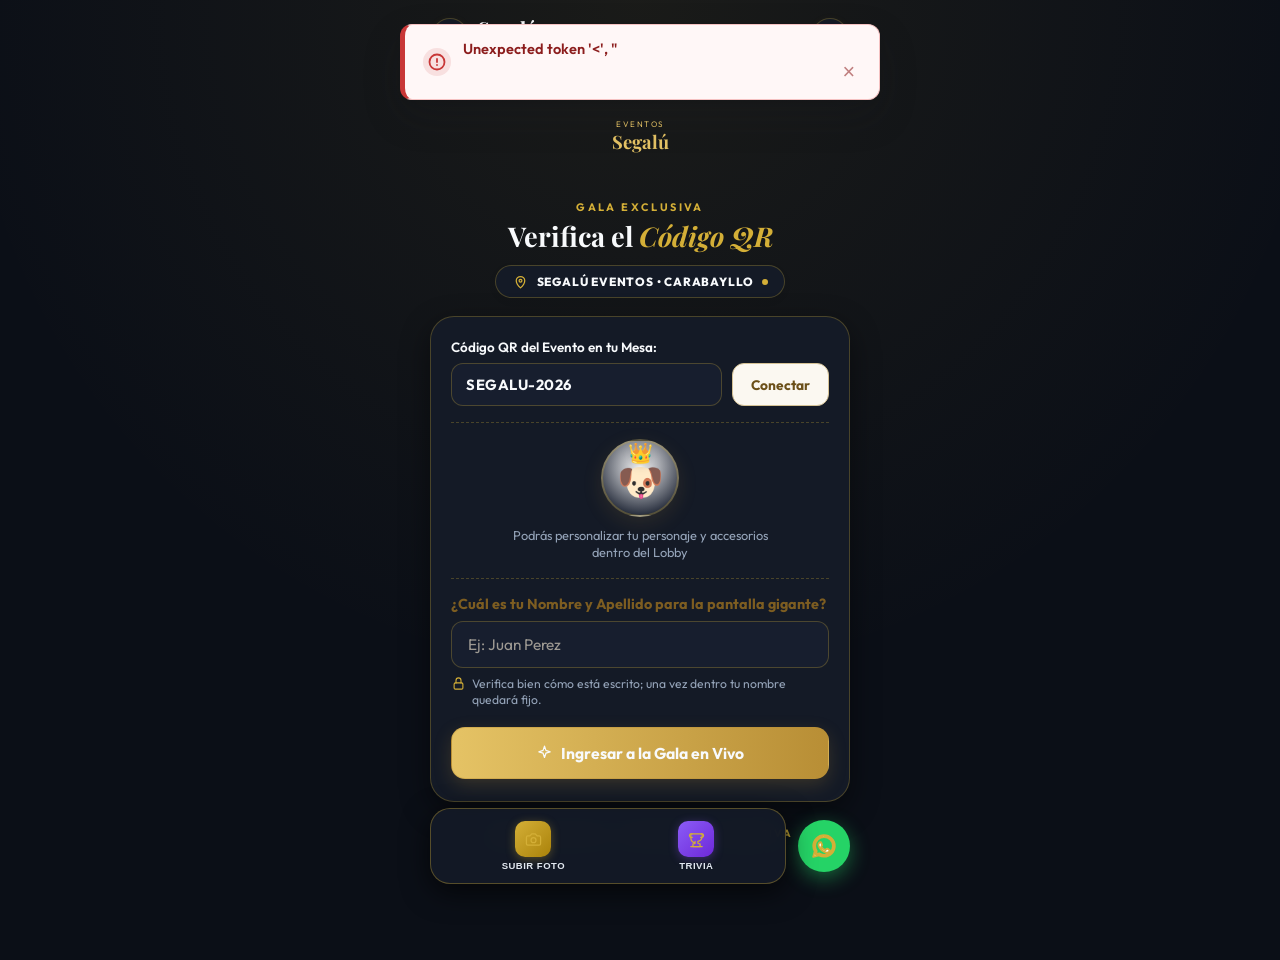
==== commit fbf86a24: "Rediseño visual Dark Luxury completo en Invitado y Administrador con acciones 100% funcionales" ====
--- a/frontend/invitado/index.html
+++ b/frontend/invitado/index.html
@@ -184,7 +184,7 @@
 
                 <!-- Nombre del Invitado (BLOQUEADO, sin puntos de trivia aquí) -->
                 <h2 id="lobby-nombre-invitado" class="guest-locked-name">Diego</h2>
-                <p id="lobby-descripcion-avatar" class="guest-honor-subtitle">Invitado de Honor • Pug Real</p>
+                <p id="lobby-descripcion-avatar" class="guest-honor-subtitle">INVITADO DE HONOR</p>
 
                 <!-- Estado de conexión con la pantalla gigante OBS -->
                 <div class="screen-status-pill">
@@ -198,71 +198,49 @@
                 </div>
             </div>
 
-            <!-- 2. LOS DOS BOTONES GRANDES DE ACTIVIDADES EN VIVO -->
-            <div class="section-header-row">
-                <span class="section-label">ACTIVIDADES EN VIVO</span>
-                <span class="section-tag">
-                    <svg class="svg-icon svg-xs" viewBox="0 0 24 24" aria-hidden="true">
-                        <polygon points="13 2 3 14 12 14 11 22 21 10 12 10 13 2" />
-                    </svg>
-                    Interactivo
-                </span>
-            </div>
-
-            <div class="live-actions-list">
-                <!-- Botón Grande 1: Subir Foto a la Pantalla -->
-                <button type="button" id="btn-ir-fotos" class="gala-action-btn">
-                    <div class="action-icon-box gold-box">
-                        <!-- SVG Cámara lineal sobria -->
-                        <svg class="svg-icon svg-md icon-dark" viewBox="0 0 24 24" aria-hidden="true">
+            <!-- 2. TARJETA PROMINENTE: RECLAMA TU DESCUENTO ESPECIAL (PASE VIP CRM) -->
+            <button type="button" id="btn-abrir-modal-lead" class="vip-discount-card" aria-label="Reclamar Pase VIP y Descuento Especial">
+                <div class="vip-discount-icon-box">
+                    <span class="lead-icon-gift">🎁</span>
+                </div>
+                <div class="vip-discount-text">
+                    <span class="vip-discount-tag">BENEFICIO DE INVITADO</span>
+                    <strong class="vip-discount-title">¡Reclama tu Descuento Especial!</strong>
+                    <span class="vip-discount-sub">Pase VIP con código QR para tu próximo evento</span>
+                </div>
+                <div class="vip-discount-arrow">→</div>
+            </button>
+
+            <!-- 3. MURO DE FOTOS EN VIVO (ÚLTIMAS 3 O 4 FOTOS CON CORAZONES INTERACTIVOS) -->
+            <section class="live-photos-wall-section" id="seccion-muro-fotos-live">
+                <div class="section-header-row">
+                    <span class="section-title-gold">
+                        <svg class="svg-icon svg-xs" viewBox="0 0 24 24" aria-hidden="true">
                             <path d="M14.5 4h-5L7 7H4a2 2 0 0 0-2 2v9a2 2 0 0 0 2 2h16a2 2 0 0 0 2-2V9a2 2 0 0 0-2-2h-3l-2.5-3z" />
                             <circle cx="12" cy="13" r="3.5" />
                         </svg>
-                    </div>
-                    <div class="action-content">
-                        <h3>Subir Foto a la Pantalla <span class="gold-dot"></span></h3>
-                        <p>Comparte tu selfie o recuerdo con el marco oficial dorado de Segalú.</p>
-                    </div>
-                    <div class="action-circle-arrow">→</div>
+                        Muro de Fotos en Vivo
+                    </span>
+                    <span class="live-pulse-badge">● EN PANTALLA</span>
+                </div>
+
+                <!-- Cuadrícula de fotos en vivo (con likes interactivos y doble toque) -->
+                <div id="grid-muro-fotos-live" class="wall-photos-grid">
+                    <div class="wall-loading-state">Cargando fotos del salón...</div>
+                </div>
+
+                <!-- Botón limpio de ancho completo para ver la galería completa (sin paréntesis ni subtítulos) -->
+                <button type="button" id="btn-ver-galeria-completa" class="btn-clean-gallery-full">
+                    <svg class="svg-icon svg-sm icon-gold" viewBox="0 0 24 24" aria-hidden="true">
+                        <rect x="3" y="3" width="18" height="18" rx="3" />
+                        <circle cx="8.5" cy="8.5" r="1.5" />
+                        <polyline points="21 15 16 10 5 21" />
+                    </svg>
+                    <span>Ver Galería Completa</span>
                 </button>
-
-                <!-- Botón Grande 2: Jugar Ronda de Preguntas con Identidad Morado Vibrante Kahoot -->
-                <button type="button" id="btn-ir-trivia" class="gala-action-btn action-btn-trivia">
-                    <div class="action-icon-box purple-game-box">
-                        <!-- SVG Mando de Trivia / Trofeo lineal en blanco puro -->
-                        <svg class="svg-icon svg-md icon-white" viewBox="0 0 24 24" aria-hidden="true" fill="none" stroke="currentColor" stroke-width="2">
-                            <rect x="2" y="6" width="20" height="12" rx="6" />
-                            <path d="M6 12h4" />
-                            <path d="M8 10v4" />
-                            <circle cx="15" cy="11" r="1" fill="currentColor" />
-                            <circle cx="17" cy="13" r="1" fill="currentColor" />
-                        </svg>
-                    </div>
-                    <div class="action-content">
-                        <h3>Jugar Ronda de Preguntas</h3>
-                        <p>Participa en la trivia estilo Kahoot en vivo del salón.</p>
-                        <span id="etiqueta-estado-trivia-lobby" class="host-wait-tag">⏳ En espera del Host</span>
-                    </div>
-                    <div class="action-circle-arrow action-arrow-purple">›</div>
-                </button>
-
-                <!-- Botón Grande 3: Reclama tu Pase VIP & Descuento Especial (CRM Leads) -->
-                <button type="button" id="btn-abrir-modal-lead" class="gala-action-btn action-btn-vip-lead">
-                    <div class="action-icon-box gold-gradient-box">
-                        <span class="lead-icon-gift">🎁</span>
-                    </div>
-                    <div class="action-content">
-                        <div class="vip-lead-badge-row">
-                            <span class="vip-lead-pill">BENEFICIO DE INVITADO</span>
-                        </div>
-                        <h3>¡Reclama tu Pase VIP & Descuento Especial!</h3>
-                        <p>Obtén un cupón promocional con código QR para tu próximo evento en Segalú.</p>
-                    </div>
-                    <div class="action-circle-arrow action-arrow-gold">›</div>
-                </button>
-            </div>
-
-            <!-- 3. SECCIÓN PROMOCIONAL DE "SEGALÚ" (GALERÍA + WHATSAPP SOBRIO) -->
+            </section>
+
+            <!-- 4. SECCIÓN PROMOCIONAL DE "SEGALÚ" (VIVE LA EXPERIENCIA SEGALÚ) -->
             <div class="promo-segalu-section">
                 <div class="section-header-row">
                     <span class="section-title-gold">
@@ -276,7 +254,7 @@
                     </button>
                 </div>
 
-                <!-- Tarjetas de portada de las 2 sedes de Segalú (conectadas a CONFIG_SEDES_SEGALU en app.js) -->
+                <!-- Tarjetas limpias de las 2 sedes (sin etiquetas encima de la foto) -->
                 <div class="spaces-grid" id="grid-espacios-promo">
                     <article class="space-card" data-sede="sede1" data-slide="0">
                         <div class="space-visual space-bg-colocho">
@@ -292,7 +270,6 @@
                                 <path d="M5 21V7l7-4 7 4v14" />
                                 <path d="M9 21v-6h6v6" />
                             </svg>
-                            <span class="space-tag">Sede 1 • 4 Fotos</span>
                         </div>
                         <div class="space-info">
                             <h4 id="titulo-card-sede1">Sede 1 - El Colocho</h4>
@@ -313,7 +290,6 @@
                                 <path d="M12 22s8-4 8-10V5l-8-3-8 3v7c0 6 8 10 8 10z" />
                                 <path d="M9 12l2 2 4-4" />
                             </svg>
-                            <span class="space-tag">Sede 2 • 4 Fotos</span>
                         </div>
                         <div class="space-info">
                             <h4 id="titulo-card-sede2">Sede 2 - Crystal Garden</h4>
@@ -322,18 +298,18 @@
                     </article>
                 </div>
 
-                <!-- SECCIÓN: 📍 NUESTRAS SEDES Y CÓMO LLEGAR (MAPA EMBEBIDO GOOGLE MAPS + COMPARTIR WHATSAPP) -->
+                <!-- SECCIÓN: 📍 NUESTRAS SEDES Y CÓMO LLEGAR (MAPAS EMBEBIDOS CLICABLES CON BADGE "ABRIR UBICACIÓN ↗") -->
                 <div class="sedes-ubicacion-section">
                     <div class="section-header-row">
                         <span class="section-title-gold">📍 Nuestras Sedes y Cómo Llegar</span>
                         <span class="section-tag">GPS & Mapa en Vivo</span>
                     </div>
                     <div id="contenedor-tarjetas-ubicacion" class="sedes-ubicacion-list">
-                        <!-- Se genera dinámicamente desde CONFIG_SEDES_SEGALU en app.js con el iframe de Google Maps -->
-                    </div>
-                </div>
-
-                <!-- Botón de Contacto Directo WhatsApp Oficial con Estilo Elegante Segalú -->
+                        <!-- Generado dinámicamente: toda la tarjeta es clicable hacia Google Maps -->
+                    </div>
+                </div>
+
+                <!-- Botón de contacto directo por WhatsApp en la página -->
                 <a
                     href="https://wa.me/51922574048?text=%C2%A1Hola%20Eventos%20Segal%C3%BA!%20%F0%9F%8E%89%20Estoy%20participando%20en%20vivo%20desde%20la%20app%20interactiva%20y%20me%20encantar%C3%ADa%20cotizar%20una%20fecha%20con%20mi%20beneficio%20especial%20de%20invitado."
                     id="btn-whatsapp-segalu"
@@ -342,7 +318,6 @@
                     class="btn-whatsapp-cta"
                 >
                     <div class="wa-icon-circle">
-                        <!-- Ícono SVG Oficial de WhatsApp en color verde oficial -->
                         <svg class="svg-icon svg-md wa-official-icon" viewBox="0 0 24 24" aria-hidden="true" fill="currentColor">
                             <path d="M12.04 2c-5.46 0-9.91 4.45-9.91 9.91 0 1.75.46 3.45 1.32 4.95L2.05 22l5.25-1.38c1.45.79 3.08 1.21 4.74 1.21 5.46 0 9.91-4.45 9.91-9.91 0-2.65-1.03-5.14-2.9-7.01A9.816 9.816 0 0 0 12.04 2zm.01 1.67c2.2 0 4.26.86 5.82 2.42a8.225 8.225 0 0 1 2.41 5.83c0 4.54-3.7 8.24-8.24 8.24-1.48 0-2.93-.4-4.2-1.15l-.3-.18-3.12.82.83-3.04-.2-.31a8.196 8.196 0 0 1-1.26-4.38c0-4.54 3.7-8.24 8.24-8.24zm4.52 11.66c-.25-.13-1.47-.72-1.7-.81-.23-.08-.39-.13-.56.13-.17.25-.64.81-.79.97-.14.17-.29.19-.54.06-.25-.13-1.06-.39-2.02-1.25-.75-.67-1.26-1.5-1.41-1.75-.14-.25-.02-.39.11-.51.11-.11.25-.29.37-.44.13-.15.17-.25.25-.42.08-.17.04-.31-.02-.44-.06-.13-.56-1.34-.76-1.84-.2-.48-.41-.42-.56-.43h-.48c-.17 0-.44.06-.67.31-.23.25-.88.86-.88 2.1 0 1.24.9 2.44 1.03 2.61.13.17 1.77 2.7 4.29 3.79.6.26 1.07.41 1.44.53.61.19 1.16.17 1.6.1.49-.07 1.47-.6 1.68-1.18.21-.58.21-1.07.15-1.18-.07-.1-.23-.17-.48-.3z"/>
                         </svg>
@@ -799,8 +774,62 @@
                     </div>
 
                     <div class="crm-form-group">
-                        <label for="lead-nacimiento">Fecha de Nacimiento <span class="required-star">*</span></label>
-                        <input type="date" id="lead-nacimiento" class="crm-input-text" required />
+                        <label id="label-lead-nacimiento">Fecha de Nacimiento <span class="required-star">*</span></label>
+                        <div class="crm-dob-row" role="group" aria-labelledby="label-lead-nacimiento">
+                            <select id="lead-nac-dia" class="crm-input-text crm-select crm-select-dob" required aria-label="Día de nacimiento">
+                                <option value="">Día</option>
+                                <option value="01">01</option>
+                                <option value="02">02</option>
+                                <option value="03">03</option>
+                                <option value="04">04</option>
+                                <option value="05">05</option>
+                                <option value="06">06</option>
+                                <option value="07">07</option>
+                                <option value="08">08</option>
+                                <option value="09">09</option>
+                                <option value="10">10</option>
+                                <option value="11">11</option>
+                                <option value="12">12</option>
+                                <option value="13">13</option>
+                                <option value="14">14</option>
+                                <option value="15">15</option>
+                                <option value="16">16</option>
+                                <option value="17">17</option>
+                                <option value="18">18</option>
+                                <option value="19">19</option>
+                                <option value="20">20</option>
+                                <option value="21">21</option>
+                                <option value="22">22</option>
+                                <option value="23">23</option>
+                                <option value="24">24</option>
+                                <option value="25">25</option>
+                                <option value="26">26</option>
+                                <option value="27">27</option>
+                                <option value="28">28</option>
+                                <option value="29">29</option>
+                                <option value="30">30</option>
+                                <option value="31">31</option>
+                            </select>
+                            <select id="lead-nac-mes" class="crm-input-text crm-select crm-select-dob" required aria-label="Mes de nacimiento">
+                                <option value="">Mes</option>
+                                <option value="01">Enero</option>
+                                <option value="02">Febrero</option>
+                                <option value="03">Marzo</option>
+                                <option value="04">Abril</option>
+                                <option value="05">Mayo</option>
+                                <option value="06">Junio</option>
+                                <option value="07">Julio</option>
+                                <option value="08">Agosto</option>
+                                <option value="09">Setiembre</option>
+                                <option value="10">Octubre</option>
+                                <option value="11">Noviembre</option>
+                                <option value="12">Diciembre</option>
+                            </select>
+                            <select id="lead-nac-anio" class="crm-input-text crm-select crm-select-dob" required aria-label="Año de nacimiento">
+                                <option value="">Año</option>
+                            </select>
+                        </div>
+                        <input type="hidden" id="lead-nacimiento" name="lead-nacimiento" />
                         <span class="crm-field-hint">Para enviarte un beneficio sorpresa en tu fecha especial 🎂</span>
                     </div>
 
@@ -868,6 +897,71 @@
         </div>
     </div>
 
+    <!-- MODAL GALERÍA COMPLETA DE FOTOS DEL EVENTO (LISTADO TOTAL CON CORAZONES Y REGRESAR) -->
+    <div id="modal-galeria-fotos-evento" class="galeria-modal-backdrop hidden" role="dialog" aria-modal="true" aria-labelledby="titulo-galeria-modal">
+        <div class="galeria-modal-card">
+            <div class="galeria-modal-header">
+                <button type="button" id="btn-cerrar-galeria-completa" class="btn-regresar-galeria">
+                    <span>← Regresar</span>
+                </button>
+                <div class="galeria-modal-titles">
+                    <h3 id="titulo-galeria-modal">Muro de Fotos del Evento</h3>
+                    <span id="contador-fotos-galeria" class="galeria-counter-badge">0 fotos</span>
+                </div>
+            </div>
+            <div class="galeria-modal-body">
+                <div id="grid-galeria-completa" class="galeria-full-grid">
+                    <!-- Se llena dinámicamente con todas las fotos aprobadas del evento -->
+                </div>
+                <div id="galeria-vacia-aviso" class="galeria-empty-state hidden">
+                    <span class="empty-icon">📷</span>
+                    <p>Aún no hay fotos aprobadas en este evento.<br>¡Sé el primero en compartir tu selfie!</p>
+                </div>
+            </div>
+        </div>
+    </div>
+
+    <!-- DOCK FLOTANTE INFERIOR: ACCIONES RÁPIDAS (CÁMARA, TRIVIA) + BOTÓN WHATSAPP -->
+    <nav id="dock-flotante-invitado" class="bottom-floating-dock" aria-label="Acciones rápidas">
+        <div class="dock-actions-container">
+            <button type="button" id="btn-ir-fotos" class="dock-action-pill" aria-label="Subir Foto a la Pantalla">
+                <div class="dock-icon-wrap camera-glow">
+                    <svg class="svg-icon svg-sm" viewBox="0 0 24 24" aria-hidden="true" fill="none" stroke="currentColor" stroke-width="2">
+                        <path d="M14.5 4h-5L7 7H4a2 2 0 0 0-2 2v9a2 2 0 0 0 2 2h16a2 2 0 0 0 2-2V9a2 2 0 0 0-2-2h-3l-2.5-3z" />
+                        <circle cx="12" cy="13" r="3.5" />
+                    </svg>
+                </div>
+                <span class="dock-label">Subir Foto</span>
+            </button>
+
+            <button type="button" id="btn-ir-trivia" class="dock-action-pill" aria-label="Jugar Ronda de Trivia">
+                <div class="dock-icon-wrap trophy-glow">
+                    <svg class="svg-icon svg-sm" viewBox="0 0 24 24" aria-hidden="true" fill="none" stroke="currentColor" stroke-width="2">
+                        <path d="M6 9H4.5a2.5 2.5 0 0 1 0-5H6" />
+                        <path d="M18 9h1.5a2.5 2.5 0 0 0 0-5H18" />
+                        <path d="M4 22h16" />
+                        <path d="M10 14.66V17c0 .55-.45 1-1 1H7v4h10v-4h-2c-.55 0-1-.45-1-1v-2.34c3.36-.78 6-3.8 6-7.66V4H4v5c0 3.86 2.64 6.88 6 7.66z" />
+                    </svg>
+                </div>
+                <span class="dock-label">Trivia</span>
+            </button>
+        </div>
+
+        <!-- Botón circular flotante oficial verde WhatsApp -->
+        <a
+            href="https://wa.me/51922574048?text=%C2%A1Hola%20Eventos%20Segal%C3%BA!%20%F0%9F%8E%89%20Estoy%20participando%20en%20vivo%20desde%20la%20app%20interactiva%20y%20me%20encantar%C3%ADa%20cotizar%20una%20fecha."
+            id="btn-whatsapp-flotante"
+            target="_blank"
+            rel="noopener noreferrer"
+            class="dock-wa-circle"
+            aria-label="Contactar a Segalú por WhatsApp"
+        >
+            <svg class="svg-icon svg-md" viewBox="0 0 24 24" aria-hidden="true" fill="currentColor">
+                <path d="M12.04 2c-5.46 0-9.91 4.45-9.91 9.91 0 1.75.46 3.45 1.32 4.95L2.05 22l5.25-1.38c1.45.79 3.08 1.21 4.74 1.21 5.46 0 9.91-4.45 9.91-9.91 0-2.65-1.03-5.14-2.9-7.01A9.816 9.816 0 0 0 12.04 2zm.01 1.67c2.2 0 4.26.86 5.82 2.42a8.225 8.225 0 0 1 2.41 5.83c0 4.54-3.7 8.24-8.24 8.24-1.48 0-2.93-.4-4.2-1.15l-.3-.18-3.12.82.83-3.04-.2-.31a8.196 8.196 0 0 1-1.26-4.38c0-4.54 3.7-8.24 8.24-8.24zm4.52 11.66c-.25-.13-1.47-.72-1.7-.81-.23-.08-.39-.13-.56.13-.17.25-.64.81-.79.97-.14.17-.29.19-.54.06-.25-.13-1.06-.39-2.02-1.25-.75-.67-1.26-1.5-1.41-1.75-.14-.25-.02-.39.11-.51.11-.11.25-.29.37-.44.13-.15.17-.25.25-.42.08-.17.04-.31-.02-.44-.06-.13-.56-1.34-.76-1.84-.2-.48-.41-.42-.56-.43h-.48c-.17 0-.44.06-.67.31-.23.25-.88.86-.88 2.1 0 1.24.9 2.44 1.03 2.61.13.17 1.77 2.7 4.29 3.79.6.26 1.07.41 1.44.53.61.19 1.16.17 1.6.1.49-.07 1.47-.6 1.68-1.18.21-.58.21-1.07.15-1.18-.07-.1-.23-.17-.48-.3z"/>
+            </svg>
+        </a>
+    </nav>
+
     <!-- Script con arquitectura modular de paquetes temáticos y conexión a FastAPI -->
     <script src="app.js?v=20261018d"></script>
 </body>
--- a/frontend/invitado/styles.css
+++ b/frontend/invitado/styles.css
@@ -1,35 +1,45 @@
 /* ============================================================================
    PROYECTO: MVP WEB SEGALU
    ARCHIVO: frontend/invitado/styles.css
-   FASE 2.5 (Refinamiento Visual): Modo Claro "Gala Marfil y Gris Sobrio"
+   DISEÑO OFICIAL: Dark Luxury (#0B0F17, #141A26, #D4AF37)
    ============================================================================ */
 
-/* 1. VARIABLES DE COLOR - PALETA GALA MARFIL Y GRIS SOBRIO */
+/* 1. VARIABLES DE COLOR - PALETA DARK LUXURY & ACENTOS DORADOS */
 :root {
-    /* ---> LÍNEA 10: Variable de fondo del contenedor del Logo PNG (transparent por defecto) <--- */
     --bg-logo-container: transparent;
 
-    /* Fondos principales Modo Claro */
-    --bg-ivory: #FAF8F4;
-    --bg-card-white: #FFFFFF;
-    --bg-pearl-input: #F4F2EE;
-    --bg-pearl-hover: #EBE7DF;
-
-    /* Bordes y Acentos Dorados / Bronce Sobrio */
-    --border-sand-gold: #E6DEC8;
-    --icon-bronze-gold: #B58E3E;
-    --gold-champagne-start: #DFC075;
+    /* Fondos Dark Luxury */
+    --bg-dark-obsidian: #0B0F17;
+    --bg-card-dark: #141A26;
+    --bg-card-secondary: #171E2E;
+    --bg-card-elevated: #1F273B;
+    --bg-pearl-input: #171E2E;
+    --bg-pearl-hover: #222B3D;
+
+    /* Acentos Dorados Luxury */
+    --accent-gold: #D4AF37;
+    --accent-gold-bright: #F5D061;
+    --accent-gold-glow: rgba(212, 175, 55, 0.22);
+    --border-sand-gold: rgba(212, 175, 55, 0.28);
+    --icon-bronze-gold: #D4AF37;
+    --gold-champagne-start: #E5C365;
     --gold-champagne-end: #B88E35;
 
-    /* Tipografía */
-    --text-charcoal: #1E1E24;
-    --text-warm-gray: #6E6A64;
-
-    /* Radios y Sombras sutiles */
+    /* Textos Dark */
+    --text-charcoal: #F8FAFC;
+    --text-warm-gray: #94A3B8;
+    --text-pure-white: #FFFFFF;
+
+    /* Compatibilidad con clases previas */
+    --bg-ivory: #0B0F17;
+    --bg-card-white: #141A26;
+
+    /* Radios y Sombras */
     --radius-xl: 24px;
     --radius-lg: 16px;
     --radius-md: 12px;
-    --shadow-subtle: 0 10px 30px rgba(30, 30, 36, 0.05);
+    --shadow-subtle: 0 10px 30px rgba(0, 0, 0, 0.45);
+    --shadow-gold-soft: 0 4px 16px rgba(212, 175, 55, 0.18);
 }
 
 /* 2. RESETEO GENERAL */
@@ -42,13 +52,13 @@
 
 body {
     font-family: 'Outfit', -apple-system, BlinkMacSystemFont, sans-serif;
-    background-color: var(--bg-ivory);
-    background-image: radial-gradient(circle at 50% 10%, rgba(223, 192, 117, 0.14) 0%, transparent 60%);
+    background-color: var(--bg-dark-obsidian);
+    background-image: radial-gradient(circle at 50% 0%, rgba(212, 175, 55, 0.08) 0%, transparent 60%);
     color: var(--text-charcoal);
     min-height: 100vh;
     display: flex;
     justify-content: center;
-    padding: 14px 16px 32px;
+    padding: 14px 16px 120px;
 }
 
 .app-container {
@@ -2839,6 +2849,22 @@
     position: relative;
 }
 
+/* Barra de scroll delgada y oscura para el modal CRM */
+.crm-lightbox-card::-webkit-scrollbar {
+    width: 6px;
+}
+.crm-lightbox-card::-webkit-scrollbar-track {
+    background: rgba(17, 18, 26, 0.7);
+    border-radius: 8px;
+}
+.crm-lightbox-card::-webkit-scrollbar-thumb {
+    background: rgba(212, 175, 55, 0.35);
+    border-radius: 8px;
+}
+.crm-lightbox-card::-webkit-scrollbar-thumb:hover {
+    background: rgba(212, 175, 55, 0.7);
+}
+
 @keyframes crmFadeIn {
     from { opacity: 0; }
     to { opacity: 1; }
@@ -2926,19 +2952,34 @@
 }
 
 .crm-form-group label {
-    font-size: 0.84rem;
+    font-size: 0.86rem;
     font-weight: 700;
-    color: var(--text-charcoal);
+    color: #F3E8D2; /* Dorado claro suave con contraste óptimo en fondo oscuro */
+    letter-spacing: 0.01em;
 }
 
 .required-star {
-    color: #DC2626;
+    color: #F87171;
 }
 
 .optional-tag {
-    font-size: 0.72rem;
+    font-size: 0.74rem;
     font-weight: 500;
-    color: var(--text-warm-gray);
+    color: #CBD5E1;
+}
+
+.crm-dob-row {
+    display: grid;
+    grid-template-columns: 1fr 1.35fr 1.15fr;
+    gap: 8px;
+    width: 100%;
+}
+
+.crm-select-dob {
+    padding: 11px 8px;
+    font-size: 0.9rem;
+    text-align: center;
+    text-align-last: center;
 }
 
 .crm-input-text {
@@ -2946,24 +2987,34 @@
     padding: 12px 14px;
     font-size: 0.95rem;
     border-radius: 10px;
-    border: 1px solid var(--border-sand-gold);
-    background: var(--bg-pearl-input);
-    color: var(--text-charcoal);
+    border: 1px solid rgba(212, 175, 55, 0.4);
+    background: #14151E;
+    color: #FFFFFF;
     font-family: inherit;
-    transition: border-color 0.2s ease, box-shadow 0.2s ease;
+    transition: border-color 0.2s ease, box-shadow 0.2s ease, background 0.2s ease;
     box-sizing: border-box;
+}
+
+.crm-input-text::placeholder {
+    color: #64748B;
 }
 
 .crm-input-text:focus {
     outline: none;
     border-color: var(--gold-deep);
-    box-shadow: 0 0 0 3px rgba(181, 142, 62, 0.18);
-    background: #FFFFFF;
+    box-shadow: 0 0 0 3px rgba(181, 142, 62, 0.22);
+    background: #1A1C28;
+    color: #FFFFFF;
+}
+
+.crm-input-text option {
+    background: #1A1C28;
+    color: #FFFFFF;
 }
 
 .crm-field-hint {
-    font-size: 0.73rem;
-    color: var(--text-warm-gray);
+    font-size: 0.74rem;
+    color: #94A3B8;
     font-style: italic;
 }
 
@@ -3121,5 +3172,563 @@
     transform: scale(0.98);
 }
 
-
-
+/* ============================================================================
+   REDISEÑO DARK LUXURY ADICIONAL (INVITADO)
+   ============================================================================ */
+
+/* 1. Tarjeta Cuadrada del Invitado con Medallón Dorado */
+.hero-avatar-card {
+    background: var(--bg-card-dark) !important;
+    border: 1px solid rgba(212, 175, 55, 0.32) !important;
+    box-shadow: 0 12px 36px rgba(0, 0, 0, 0.5) !important;
+}
+
+.avatar-medallion-wrapper .avatar-stage {
+    background: radial-gradient(circle at 50% 35%, rgba(245, 208, 97, 0.22) 0%, rgba(20, 26, 38, 0.95) 80%) !important;
+    border: 3px solid #D4AF37 !important;
+    box-shadow: 0 0 25px rgba(212, 175, 55, 0.35) !important;
+}
+
+.btn-edit-avatar {
+    background: rgba(212, 175, 55, 0.12) !important;
+    border: 1px solid rgba(212, 175, 55, 0.35) !important;
+    color: #D4AF37 !important;
+}
+
+.guest-honor-subtitle {
+    color: #D4AF37 !important;
+    font-weight: 800 !important;
+    letter-spacing: 1.4px !important;
+    text-transform: uppercase !important;
+    font-size: 0.8rem !important;
+}
+
+.screen-status-pill {
+    background: rgba(255, 255, 255, 0.05) !important;
+    border: 1px solid rgba(212, 175, 55, 0.22) !important;
+    color: #E2E8F0 !important;
+}
+
+.status-dot {
+    background: #10B981 !important;
+    box-shadow: 0 0 8px #10B981;
+}
+
+/* 2. Tarjeta Prominente Pase VIP / Descuento Especial */
+.vip-discount-card {
+    display: flex;
+    align-items: center;
+    gap: 14px;
+    width: 100%;
+    padding: 16px 18px;
+    background: linear-gradient(135deg, #171E2E 0%, #141A26 100%);
+    border: 1px solid rgba(212, 175, 55, 0.35);
+    border-radius: var(--radius-lg);
+    box-shadow: 0 8px 24px rgba(0, 0, 0, 0.35);
+    cursor: pointer;
+    text-align: left;
+    transition: transform 0.15s ease, border-color 0.15s ease, box-shadow 0.15s ease;
+    text-decoration: none;
+    color: inherit;
+    outline: none;
+}
+
+.vip-discount-card:hover,
+.vip-discount-card:active {
+    transform: translateY(-2px);
+    border-color: #D4AF37;
+    box-shadow: 0 10px 28px rgba(212, 175, 55, 0.22);
+}
+
+.vip-discount-icon-box {
+    width: 48px;
+    height: 48px;
+    border-radius: 14px;
+    background: radial-gradient(circle, rgba(212, 175, 55, 0.25) 0%, rgba(20, 26, 38, 0.8) 100%);
+    border: 1px solid rgba(212, 175, 55, 0.4);
+    display: flex;
+    align-items: center;
+    justify-content: center;
+    font-size: 1.5rem;
+    flex-shrink: 0;
+}
+
+.vip-discount-text {
+    flex: 1;
+    display: flex;
+    flex-direction: column;
+    gap: 2px;
+}
+
+.vip-discount-tag {
+    font-size: 0.66rem;
+    font-weight: 800;
+    color: #D4AF37;
+    letter-spacing: 1.2px;
+    text-transform: uppercase;
+}
+
+.vip-discount-title {
+    font-size: 0.98rem;
+    font-weight: 800;
+    color: #FFFFFF;
+}
+
+.vip-discount-sub {
+    font-size: 0.76rem;
+    color: #94A3B8;
+}
+
+.vip-discount-arrow {
+    color: #D4AF37;
+    font-size: 1.3rem;
+    font-weight: 700;
+}
+
+/* 3. Muro de Fotos en Vivo y Corazones Interactivos */
+.live-photos-wall-section {
+    display: flex;
+    flex-direction: column;
+    gap: 12px;
+    margin-top: 4px;
+}
+
+.live-pulse-badge {
+    font-size: 0.68rem;
+    font-weight: 800;
+    color: #4ADE80;
+    letter-spacing: 1px;
+    background: rgba(74, 222, 128, 0.12);
+    border: 1px solid rgba(74, 222, 128, 0.25);
+    padding: 3px 10px;
+    border-radius: 999px;
+    animation: livePulse 2s infinite ease-in-out;
+}
+
+@keyframes livePulse {
+    0%, 100% { opacity: 1; }
+    50% { opacity: 0.55; }
+}
+
+.live-photos-grid {
+    display: grid;
+    grid-template-columns: repeat(2, 1fr);
+    gap: 12px;
+}
+
+.live-photo-card {
+    position: relative;
+    aspect-ratio: 1 / 1;
+    border-radius: var(--radius-md);
+    overflow: hidden;
+    background: #141A26;
+    border: 1px solid rgba(212, 175, 55, 0.22);
+    box-shadow: 0 6px 18px rgba(0, 0, 0, 0.4);
+    cursor: pointer;
+    user-select: none;
+    -webkit-user-select: none;
+}
+
+.live-photo-img {
+    width: 100%;
+    height: 100%;
+    object-fit: cover;
+    display: block;
+    transition: transform 0.25s ease;
+}
+
+.live-photo-card:hover .live-photo-img {
+    transform: scale(1.04);
+}
+
+.live-photo-overlay {
+    position: absolute;
+    inset: 0;
+    background: linear-gradient(180deg, transparent 40%, rgba(11, 15, 23, 0.88) 100%);
+    display: flex;
+    flex-direction: column;
+    justify-content: flex-end;
+    padding: 10px;
+    pointer-events: none;
+}
+
+.live-photo-author {
+    font-size: 0.78rem;
+    font-weight: 700;
+    color: #FFFFFF;
+    white-space: nowrap;
+    overflow: hidden;
+    text-overflow: ellipsis;
+    text-shadow: 0 2px 4px rgba(0, 0, 0, 0.9);
+    max-width: 65%;
+}
+
+.live-photo-heart-btn {
+    position: absolute;
+    bottom: 8px;
+    right: 8px;
+    pointer-events: auto;
+    background: rgba(11, 15, 23, 0.78);
+    backdrop-filter: blur(6px);
+    border: 1px solid rgba(255, 255, 255, 0.2);
+    border-radius: 999px;
+    padding: 4px 9px;
+    display: inline-flex;
+    align-items: center;
+    gap: 4px;
+    font-size: 0.74rem;
+    font-weight: 800;
+    color: #FFFFFF;
+    cursor: pointer;
+    transition: transform 0.15s ease, background 0.15s ease, border-color 0.15s ease;
+    user-select: none;
+}
+
+.live-photo-heart-btn.liked {
+    background: rgba(225, 29, 72, 0.25);
+    border-color: #E11D48;
+    color: #FF6482;
+}
+
+.live-photo-heart-btn:active {
+    transform: scale(1.2);
+}
+
+.heart-burst-anim {
+    position: absolute;
+    top: 50%;
+    left: 50%;
+    transform: translate(-50%, -50%) scale(0);
+    font-size: 3.5rem;
+    pointer-events: none;
+    z-index: 10;
+    animation: heartPop 0.8s cubic-bezier(0.175, 0.885, 0.32, 1.275) forwards;
+}
+
+@keyframes heartPop {
+    0% {
+        transform: translate(-50%, -50%) scale(0);
+        opacity: 0;
+    }
+    40% {
+        transform: translate(-50%, -50%) scale(1.4);
+        opacity: 1;
+    }
+    70% {
+        transform: translate(-50%, -50%) scale(1.1);
+        opacity: 0.9;
+    }
+    100% {
+        transform: translate(-50%, -60%) scale(1.6);
+        opacity: 0;
+    }
+}
+
+/* Botón Ancho Limpio Ver Galería Completa */
+.btn-ver-galeria-completa {
+    width: 100%;
+    padding: 13px 18px;
+    background: #141A26;
+    border: 1px solid rgba(212, 175, 55, 0.35);
+    border-radius: var(--radius-md);
+    color: #D4AF37;
+    font-family: inherit;
+    font-size: 0.88rem;
+    font-weight: 700;
+    letter-spacing: 0.5px;
+    display: inline-flex;
+    align-items: center;
+    justify-content: center;
+    gap: 8px;
+    cursor: pointer;
+    box-shadow: 0 4px 16px rgba(212, 175, 55, 0.18);
+    transition: transform 0.15s ease, background 0.15s ease, border-color 0.15s ease;
+}
+
+.btn-ver-galeria-completa:hover,
+.btn-ver-galeria-completa:active {
+    background: #171E2E;
+    border-color: #D4AF37;
+    transform: translateY(-1px);
+}
+
+/* 4. Sedes y Mapas Clicables con Badge */
+.sede-ubicacion-card {
+    position: relative;
+    background: #141A26;
+    border: 1px solid rgba(212, 175, 55, 0.25);
+    border-radius: var(--radius-lg);
+    overflow: hidden;
+    box-shadow: 0 8px 24px rgba(0, 0, 0, 0.35);
+    display: flex;
+    flex-direction: column;
+    text-decoration: none;
+    color: inherit;
+    cursor: pointer;
+    transition: transform 0.15s ease, border-color 0.15s ease;
+}
+
+.sede-ubicacion-card:hover,
+.sede-ubicacion-card:active {
+    transform: translateY(-2px);
+    border-color: #D4AF37;
+}
+
+.sede-map-embed-wrapper {
+    position: relative;
+    width: 100%;
+    height: 160px;
+    background: #0B0F17;
+    overflow: hidden;
+    pointer-events: none; /* Permite clic en toda la tarjeta hacia Google Maps */
+}
+
+.sede-map-iframe {
+    width: 100%;
+    height: 100%;
+    border: 0;
+    filter: invert(90%) hue-rotate(180deg) contrast(95%); /* Modo oscuro automático en mapas */
+}
+
+.sede-ubicacion-body {
+    padding: 14px 16px;
+    display: flex;
+    align-items: center;
+    justify-content: space-between;
+    gap: 12px;
+}
+
+.sede-info-text {
+    flex: 1;
+    display: flex;
+    flex-direction: column;
+    gap: 3px;
+}
+
+.sede-info-text strong {
+    font-size: 0.95rem;
+    font-weight: 800;
+    color: #FFFFFF;
+}
+
+.sede-info-text span {
+    font-size: 0.76rem;
+    color: #94A3B8;
+}
+
+.map-open-badge {
+    display: inline-flex;
+    align-items: center;
+    gap: 4px;
+    background: rgba(212, 175, 55, 0.12);
+    border: 1px solid rgba(212, 175, 55, 0.35);
+    color: #D4AF37;
+    font-size: 0.74rem;
+    font-weight: 800;
+    padding: 6px 12px;
+    border-radius: 999px;
+    white-space: nowrap;
+    flex-shrink: 0;
+}
+
+/* 5. Modal Galería Completa de Fotos */
+.galeria-modal-backdrop {
+    position: fixed;
+    inset: 0;
+    background: rgba(0, 0, 0, 0.85);
+    backdrop-filter: blur(8px);
+    z-index: 9990;
+    display: flex;
+    align-items: flex-end;
+    justify-content: center;
+    padding: 0;
+    animation: gentleFade 0.2s ease-out;
+}
+
+.galeria-modal-card {
+    width: 100%;
+    max-width: 480px;
+    height: 90vh;
+    background: #111622;
+    border-top: 1px solid rgba(212, 175, 55, 0.35);
+    border-radius: 24px 24px 0 0;
+    display: flex;
+    flex-direction: column;
+    box-shadow: 0 -10px 40px rgba(0, 0, 0, 0.7);
+    overflow: hidden;
+}
+
+.galeria-modal-header {
+    display: flex;
+    align-items: center;
+    justify-content: space-between;
+    padding: 16px 20px;
+    border-bottom: 1px solid rgba(255, 255, 255, 0.08);
+    background: #0B0F17;
+}
+
+.btn-regresar-galeria {
+    background: rgba(212, 175, 55, 0.12);
+    border: 1px solid rgba(212, 175, 55, 0.35);
+    color: #D4AF37;
+    font-family: inherit;
+    font-size: 0.82rem;
+    font-weight: 700;
+    padding: 7px 14px;
+    border-radius: 999px;
+    cursor: pointer;
+    transition: transform 0.15s ease;
+}
+
+.btn-regresar-galeria:active {
+    transform: scale(0.95);
+}
+
+.galeria-modal-titles {
+    text-align: right;
+}
+
+.galeria-modal-titles h3 {
+    font-size: 0.96rem;
+    font-weight: 800;
+    color: #FFFFFF;
+    margin: 0;
+}
+
+.galeria-counter-badge {
+    font-size: 0.7rem;
+    color: #94A3B8;
+}
+
+.galeria-modal-body {
+    flex: 1;
+    overflow-y: auto;
+    padding: 16px;
+    -webkit-overflow-scrolling: touch;
+}
+
+.galeria-full-grid {
+    display: grid;
+    grid-template-columns: repeat(2, 1fr);
+    gap: 12px;
+}
+
+.galeria-empty-state {
+    text-align: center;
+    padding: 60px 20px;
+    color: #94A3B8;
+}
+
+.galeria-empty-state .empty-icon {
+    font-size: 3rem;
+    display: block;
+    margin-bottom: 12px;
+    opacity: 0.6;
+}
+
+/* 6. Dock Flotante Inferior */
+.bottom-floating-dock {
+    position: fixed;
+    bottom: 16px;
+    left: 50%;
+    transform: translateX(-50%);
+    width: calc(100% - 32px);
+    max-width: 420px;
+    z-index: 1000;
+    display: flex;
+    align-items: center;
+    justify-content: space-between;
+    gap: 12px;
+    pointer-events: none;
+}
+
+.dock-actions-container {
+    pointer-events: auto;
+    flex: 1;
+    display: flex;
+    align-items: center;
+    justify-content: space-around;
+    background: rgba(20, 26, 38, 0.95);
+    backdrop-filter: blur(14px);
+    -webkit-backdrop-filter: blur(14px);
+    border: 1px solid rgba(212, 175, 55, 0.35);
+    border-radius: 20px;
+    padding: 8px 14px;
+    box-shadow: 0 8px 28px rgba(0, 0, 0, 0.65);
+}
+
+.dock-action-pill {
+    background: transparent;
+    border: none;
+    display: flex;
+    flex-direction: column;
+    align-items: center;
+    gap: 3px;
+    cursor: pointer;
+    padding: 4px 12px;
+    border-radius: 12px;
+    transition: transform 0.15s ease, background 0.15s ease;
+    outline: none;
+}
+
+.dock-action-pill:active {
+    transform: scale(0.92);
+}
+
+.dock-icon-wrap {
+    width: 36px;
+    height: 36px;
+    border-radius: 10px;
+    display: flex;
+    align-items: center;
+    justify-content: center;
+    color: #FFFFFF;
+}
+
+.dock-icon-wrap.camera-glow {
+    background: linear-gradient(135deg, #D4AF37 0%, #AA820A 100%);
+    box-shadow: 0 2px 10px rgba(212, 175, 55, 0.35);
+}
+
+.dock-icon-wrap.trophy-glow {
+    background: linear-gradient(135deg, #8B5CF6 0%, #6D28D9 100%);
+    box-shadow: 0 2px 10px rgba(139, 92, 246, 0.35);
+}
+
+.dock-label {
+    font-size: 9.5px;
+    font-weight: 800;
+    letter-spacing: 0.5px;
+    text-transform: uppercase;
+    color: #E2E8F0;
+}
+
+.dock-wa-circle {
+    pointer-events: auto;
+    width: 52px;
+    height: 52px;
+    border-radius: 50%;
+    background: #25D366;
+    display: flex;
+    align-items: center;
+    justify-content: center;
+    color: #FFFFFF;
+    text-decoration: none;
+    box-shadow: 0 6px 20px rgba(37, 211, 102, 0.45);
+    flex-shrink: 0;
+    transition: transform 0.15s ease, box-shadow 0.15s ease;
+}
+
+.dock-wa-circle:active {
+    transform: scale(0.92);
+}
+
+.dock-wa-circle svg {
+    width: 26px;
+    height: 26px;
+    fill: #FFFFFF;
+}
+
+
+
+
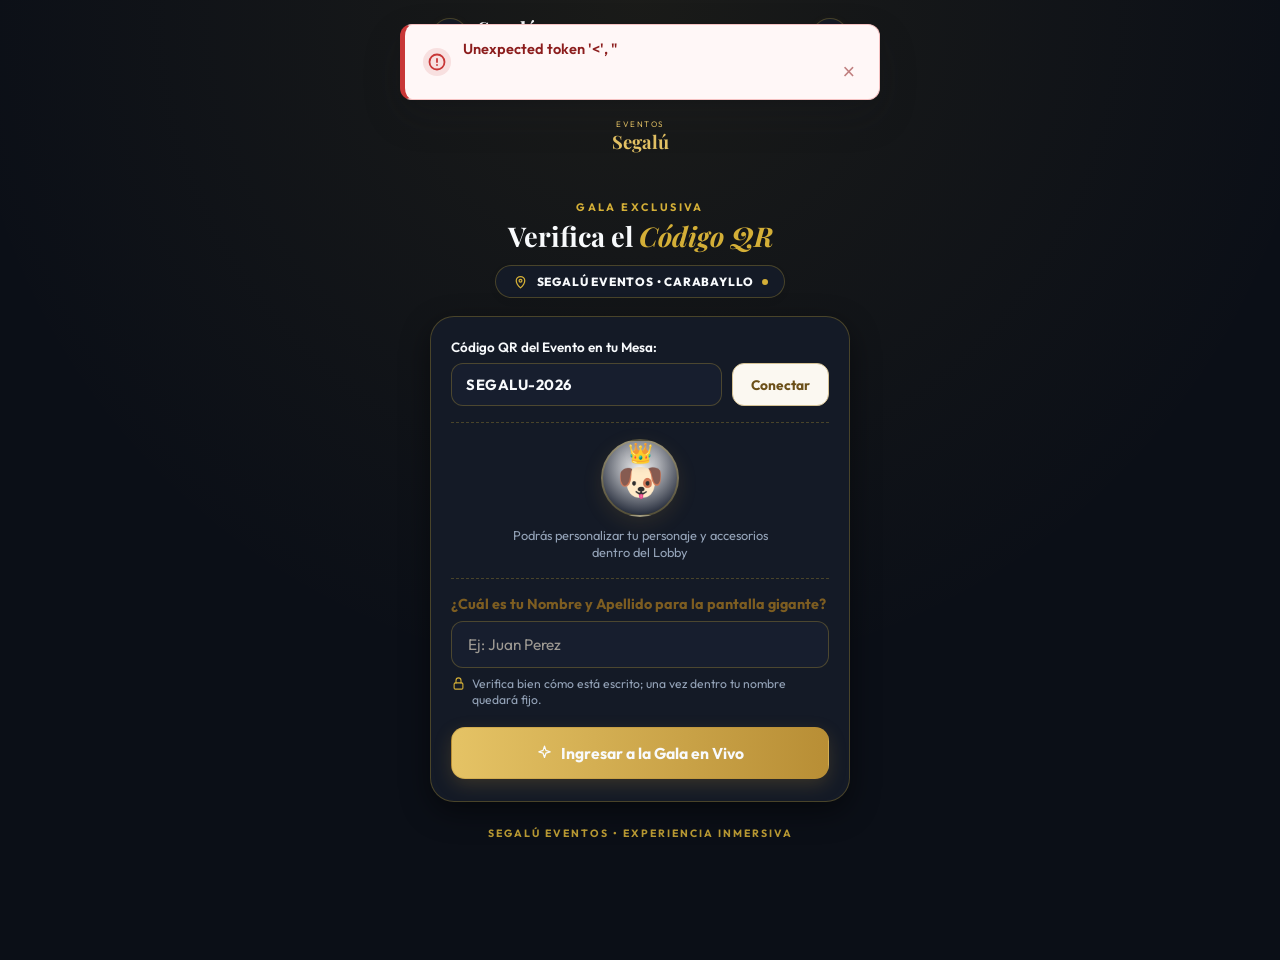
==== commit d8a109ba: "Rediseño botones flotantes cuadrados redondeados, fix desactivar paquetes y optimizacion de RAM" ====
--- a/frontend/invitado/index.html
+++ b/frontend/invitado/index.html
@@ -18,7 +18,7 @@
     <link href="https://fonts.googleapis.com/css2?family=Outfit:wght@400;500;600;700;800&family=Playfair+Display:ital,wght@0,700;0,800;1,700&display=swap" rel="stylesheet">
 
     <!-- Hoja de estilos Modo Claro: Gala Marfil, Blanco Puro y Bronce Dorado -->
-    <link rel="stylesheet" href="styles.css?v=20261018d" />
+    <link rel="stylesheet" href="styles.css?v=20261022i" />
 </head>
 <body>
 
@@ -229,9 +229,9 @@
                     <div class="wall-loading-state">Cargando fotos del salón...</div>
                 </div>
 
-                <!-- Botón limpio de ancho completo para ver la galería completa (sin paréntesis ni subtítulos) -->
-                <button type="button" id="btn-ver-galeria-completa" class="btn-clean-gallery-full">
-                    <svg class="svg-icon svg-sm icon-gold" viewBox="0 0 24 24" aria-hidden="true">
+                <!-- Botón de ancho completo para ver la galería completa -->
+                <button type="button" id="btn-ver-galeria-completa" class="btn-clean-gallery-full" aria-label="Ver Galería Completa">
+                    <svg class="gallery-gold-icon" width="20" height="20" viewBox="0 0 24 24" aria-hidden="true" fill="none" stroke="#D4AF37" stroke-width="2" stroke-linecap="round" stroke-linejoin="round">
                         <rect x="3" y="3" width="18" height="18" rx="3" />
                         <circle cx="8.5" cy="8.5" r="1.5" />
                         <polyline points="21 15 16 10 5 21" />
@@ -308,26 +308,6 @@
                         <!-- Generado dinámicamente: toda la tarjeta es clicable hacia Google Maps -->
                     </div>
                 </div>
-
-                <!-- Botón de contacto directo por WhatsApp en la página -->
-                <a
-                    href="https://wa.me/51922574048?text=%C2%A1Hola%20Eventos%20Segal%C3%BA!%20%F0%9F%8E%89%20Estoy%20participando%20en%20vivo%20desde%20la%20app%20interactiva%20y%20me%20encantar%C3%ADa%20cotizar%20una%20fecha%20con%20mi%20beneficio%20especial%20de%20invitado."
-                    id="btn-whatsapp-segalu"
-                    target="_blank"
-                    rel="noopener noreferrer"
-                    class="btn-whatsapp-cta"
-                >
-                    <div class="wa-icon-circle">
-                        <svg class="svg-icon svg-md wa-official-icon" viewBox="0 0 24 24" aria-hidden="true" fill="currentColor">
-                            <path d="M12.04 2c-5.46 0-9.91 4.45-9.91 9.91 0 1.75.46 3.45 1.32 4.95L2.05 22l5.25-1.38c1.45.79 3.08 1.21 4.74 1.21 5.46 0 9.91-4.45 9.91-9.91 0-2.65-1.03-5.14-2.9-7.01A9.816 9.816 0 0 0 12.04 2zm.01 1.67c2.2 0 4.26.86 5.82 2.42a8.225 8.225 0 0 1 2.41 5.83c0 4.54-3.7 8.24-8.24 8.24-1.48 0-2.93-.4-4.2-1.15l-.3-.18-3.12.82.83-3.04-.2-.31a8.196 8.196 0 0 1-1.26-4.38c0-4.54 3.7-8.24 8.24-8.24zm4.52 11.66c-.25-.13-1.47-.72-1.7-.81-.23-.08-.39-.13-.56.13-.17.25-.64.81-.79.97-.14.17-.29.19-.54.06-.25-.13-1.06-.39-2.02-1.25-.75-.67-1.26-1.5-1.41-1.75-.14-.25-.02-.39.11-.51.11-.11.25-.29.37-.44.13-.15.17-.25.25-.42.08-.17.04-.31-.02-.44-.06-.13-.56-1.34-.76-1.84-.2-.48-.41-.42-.56-.43h-.48c-.17 0-.44.06-.67.31-.23.25-.88.86-.88 2.1 0 1.24.9 2.44 1.03 2.61.13.17 1.77 2.7 4.29 3.79.6.26 1.07.41 1.44.53.61.19 1.16.17 1.6.1.49-.07 1.47-.6 1.68-1.18.21-.58.21-1.07.15-1.18-.07-.1-.23-.17-.48-.3z"/>
-                        </svg>
-                    </div>
-                    <div class="wa-text">
-                        <strong>Cotiza tu evento con Segalú</strong>
-                        <span>Reserva tu fecha y vive la experiencia</span>
-                    </div>
-                    <span class="wa-arrow">→</span>
-                </a>
             </div>
 
             <!-- 4. BOTÓN SALIR / CORREGIR NOMBRE (Elimina registro en Supabase) -->
@@ -921,48 +901,48 @@
         </div>
     </div>
 
-    <!-- DOCK FLOTANTE INFERIOR: ACCIONES RÁPIDAS (CÁMARA, TRIVIA) + BOTÓN WHATSAPP -->
-    <nav id="dock-flotante-invitado" class="bottom-floating-dock" aria-label="Acciones rápidas">
-        <div class="dock-actions-container">
-            <button type="button" id="btn-ir-fotos" class="dock-action-pill" aria-label="Subir Foto a la Pantalla">
-                <div class="dock-icon-wrap camera-glow">
-                    <svg class="svg-icon svg-sm" viewBox="0 0 24 24" aria-hidden="true" fill="none" stroke="currentColor" stroke-width="2">
-                        <path d="M14.5 4h-5L7 7H4a2 2 0 0 0-2 2v9a2 2 0 0 0 2 2h16a2 2 0 0 0 2-2V9a2 2 0 0 0-2-2h-3l-2.5-3z" />
-                        <circle cx="12" cy="13" r="3.5" />
-                    </svg>
-                </div>
-                <span class="dock-label">Subir Foto</span>
-            </button>
-
-            <button type="button" id="btn-ir-trivia" class="dock-action-pill" aria-label="Jugar Ronda de Trivia">
-                <div class="dock-icon-wrap trophy-glow">
-                    <svg class="svg-icon svg-sm" viewBox="0 0 24 24" aria-hidden="true" fill="none" stroke="currentColor" stroke-width="2">
-                        <path d="M6 9H4.5a2.5 2.5 0 0 1 0-5H6" />
-                        <path d="M18 9h1.5a2.5 2.5 0 0 0 0-5H18" />
-                        <path d="M4 22h16" />
-                        <path d="M10 14.66V17c0 .55-.45 1-1 1H7v4h10v-4h-2c-.55 0-1-.45-1-1v-2.34c3.36-.78 6-3.8 6-7.66V4H4v5c0 3.86 2.64 6.88 6 7.66z" />
-                    </svg>
-                </div>
-                <span class="dock-label">Trivia</span>
-            </button>
-        </div>
-
-        <!-- Botón circular flotante oficial verde WhatsApp -->
+    <!-- 3 BOTONES FLOTANTES INDEPENDIENTES (Sin contenedor visual, botones cuadrados redondeados y WhatsApp) -->
+    <nav id="dock-flotante-invitado" class="bottom-floating-dock hidden" aria-label="Acciones rápidas">
+        <!-- 1. Costado Izquierdo: Trivia (Cuadrado redondeado 52x52 en degradado violeta/azul eléctrico con trofeo y texto "Trivia") -->
+        <button type="button" id="btn-ir-trivia" class="btn-float-independent btn-float-trivia" aria-label="Jugar Ronda de Trivia" title="Jugar Trivia">
+            <svg class="svg-float-icon svg-float-trivia" viewBox="0 0 24 24" aria-hidden="true" fill="none">
+                <path d="M7 4h10v5a5 5 0 0 1-10 0V4z" fill="#FDE047" stroke="#FFFFFF" stroke-width="1.4" stroke-linejoin="round"/>
+                <path d="M5 6H3a2 2 0 0 0 2 3h2" stroke="#FFFFFF" stroke-width="1.4" stroke-linecap="round"/>
+                <path d="M17 6h2a2 2 0 0 1-2 3h-2" stroke="#FFFFFF" stroke-width="1.4" stroke-linecap="round"/>
+                <path d="M12 14v4m-3 0h6" stroke="#FFFFFF" stroke-width="1.8" stroke-linecap="round"/>
+                <path d="M10 20h4" stroke="#FDE047" stroke-width="2" stroke-linecap="round"/>
+                <circle cx="12" cy="8.5" r="1.5" fill="#4F46E5"/>
+            </svg>
+            <span class="float-btn-label float-btn-label-trivia">Trivia</span>
+        </button>
+
+        <!-- 2. Centro Exacto: Subir Foto (Cuadrado redondeado 56x56 en degradado dorado luminoso con cámara, destello y texto "Foto") -->
+        <button type="button" id="btn-ir-fotos" class="btn-float-independent btn-float-camera-featured" aria-label="Subir Foto a la Pantalla" title="Subir Foto a la Pantalla">
+            <svg class="svg-float-icon svg-float-camera" viewBox="0 0 24 24" aria-hidden="true" fill="none" stroke="#0B0F17" stroke-width="2" stroke-linecap="round" stroke-linejoin="round">
+                <path d="M14.5 4.5h-5L7.2 7.2H4.5a2 2 0 0 0-2 2v8.5a2 2 0 0 0 2 2h15a2 2 0 0 0 2-2V9.2a2 2 0 0 0-2-2h-2.7l-2.3-2.7z" />
+                <circle cx="12" cy="13.5" r="3.2" stroke-width="2.2" />
+                <path d="M18.8 4.2v2.2m-1.1-1.1h2.2" stroke="#0B0F17" stroke-width="1.8" />
+            </svg>
+            <span class="float-btn-label float-btn-label-foto">Foto</span>
+        </button>
+
+        <!-- 3. Esquina Derecha: WhatsApp Oficial (Circular Verde) -->
         <a
-            href="https://wa.me/51922574048?text=%C2%A1Hola%20Eventos%20Segal%C3%BA!%20%F0%9F%8E%89%20Estoy%20participando%20en%20vivo%20desde%20la%20app%20interactiva%20y%20me%20encantar%C3%ADa%20cotizar%20una%20fecha."
+            href="https://wa.me/51922574048"
             id="btn-whatsapp-flotante"
             target="_blank"
             rel="noopener noreferrer"
-            class="dock-wa-circle"
+            class="btn-float-independent btn-float-wa"
             aria-label="Contactar a Segalú por WhatsApp"
+            title="WhatsApp Segalú"
         >
-            <svg class="svg-icon svg-md" viewBox="0 0 24 24" aria-hidden="true" fill="currentColor">
+            <svg class="svg-icon svg-md icon-white" viewBox="0 0 24 24" aria-hidden="true" fill="currentColor">
                 <path d="M12.04 2c-5.46 0-9.91 4.45-9.91 9.91 0 1.75.46 3.45 1.32 4.95L2.05 22l5.25-1.38c1.45.79 3.08 1.21 4.74 1.21 5.46 0 9.91-4.45 9.91-9.91 0-2.65-1.03-5.14-2.9-7.01A9.816 9.816 0 0 0 12.04 2zm.01 1.67c2.2 0 4.26.86 5.82 2.42a8.225 8.225 0 0 1 2.41 5.83c0 4.54-3.7 8.24-8.24 8.24-1.48 0-2.93-.4-4.2-1.15l-.3-.18-3.12.82.83-3.04-.2-.31a8.196 8.196 0 0 1-1.26-4.38c0-4.54 3.7-8.24 8.24-8.24zm4.52 11.66c-.25-.13-1.47-.72-1.7-.81-.23-.08-.39-.13-.56.13-.17.25-.64.81-.79.97-.14.17-.29.19-.54.06-.25-.13-1.06-.39-2.02-1.25-.75-.67-1.26-1.5-1.41-1.75-.14-.25-.02-.39.11-.51.11-.11.25-.29.37-.44.13-.15.17-.25.25-.42.08-.17.04-.31-.02-.44-.06-.13-.56-1.34-.76-1.84-.2-.48-.41-.42-.56-.43h-.48c-.17 0-.44.06-.67.31-.23.25-.88.86-.88 2.1 0 1.24.9 2.44 1.03 2.61.13.17 1.77 2.7 4.29 3.79.6.26 1.07.41 1.44.53.61.19 1.16.17 1.6.1.49-.07 1.47-.6 1.68-1.18.21-.58.21-1.07.15-1.18-.07-.1-.23-.17-.48-.3z"/>
             </svg>
         </a>
     </nav>
 
     <!-- Script con arquitectura modular de paquetes temáticos y conexión a FastAPI -->
-    <script src="app.js?v=20261018d"></script>
+    <script src="app.js?v=20261022i"></script>
 </body>
 </html>
--- a/frontend/invitado/styles.css
+++ b/frontend/invitado/styles.css
@@ -1101,22 +1101,23 @@
     max-width: 440px;
     max-height: 92vh;
     overflow-y: auto;
-    background: var(--bg-card-white);
-    border-top: 2px solid var(--border-sand-gold);
+    background: #141A26 !important;
+    border-top: 2px solid #D4AF37 !important;
     border-radius: 28px 28px 0 0;
     padding: 14px 18px 26px;
     display: flex;
     flex-direction: column;
     align-items: center;
     gap: 12px;
-    box-shadow: 0 -12px 36px rgba(30, 30, 36, 0.14);
+    box-shadow: 0 -12px 36px rgba(0, 0, 0, 0.7) !important;
+    color: #FFFFFF !important;
 }
 
 .sheet-handle {
     width: 46px;
     height: 4px;
     border-radius: 99px;
-    background: var(--border-sand-gold);
+    background: rgba(212, 175, 55, 0.4);
 }
 
 .sheet-header {
@@ -1125,9 +1126,9 @@
 
 .vip-sheet-pill {
     display: inline-block;
-    background: var(--bg-pearl-input);
-    border: 1px solid var(--border-sand-gold);
-    color: var(--icon-bronze-gold);
+    background: rgba(212, 175, 55, 0.12);
+    border: 1px solid #D4AF37;
+    color: #F5D061;
     font-size: 0.65rem;
     font-weight: 800;
     letter-spacing: 1.2px;
@@ -1139,13 +1140,13 @@
 .sheet-header h2 {
     font-family: 'Playfair Display', serif;
     font-size: 1.45rem;
-    color: var(--text-charcoal);
+    color: #FFFFFF !important;
     margin-bottom: 4px;
 }
 
 .sheet-header p {
     font-size: 0.78rem;
-    color: var(--text-warm-gray);
+    color: #94A3B8 !important;
 }
 
 .live-preview-box {
@@ -1158,19 +1159,20 @@
 .projecting-pill {
     margin-top: -12px;
     z-index: 3;
-    background: linear-gradient(90deg, var(--gold-champagne-start), var(--gold-champagne-end));
-    color: var(--text-charcoal);
+    background: linear-gradient(135deg, #D4AF37 0%, #AA7C11 100%);
+    color: #0B0F17;
     font-size: 0.64rem;
     font-weight: 800;
     letter-spacing: 1px;
     padding: 3px 12px;
     border-radius: 999px;
+    box-shadow: 0 2px 8px rgba(0, 0, 0, 0.4);
 }
 
 .preview-combo-title {
     font-size: 1rem;
     font-weight: 700;
-    color: var(--text-charcoal);
+    color: #FFFFFF !important;
     margin-top: 8px;
 }
 
@@ -1178,7 +1180,7 @@
     font-size: 0.65rem;
     font-weight: 700;
     letter-spacing: 1.4px;
-    color: var(--icon-bronze-gold);
+    color: #D4AF37 !important;
 }
 
 /* Conmutador de las 2 pestañas (Personaje | Accesorio) */
@@ -1186,8 +1188,8 @@
     width: 100%;
     display: grid;
     grid-template-columns: 1fr 1fr;
-    background: var(--bg-pearl-input);
-    border: 1px solid var(--border-sand-gold);
+    background: #0B0F17;
+    border: 1px solid rgba(212, 175, 55, 0.3);
     border-radius: 999px;
     padding: 4px;
 }
@@ -1195,20 +1197,21 @@
 .tab-btn {
     background: transparent;
     border: none;
-    color: var(--text-warm-gray);
+    color: #94A3B8;
     font-family: inherit;
     font-size: 0.88rem;
     font-weight: 700;
     padding: 10px;
     border-radius: 999px;
     cursor: pointer;
-    transition: transform 0.15s ease;
+    transition: transform 0.15s ease, background 0.15s ease, color 0.15s ease;
 }
 
 .tab-btn.active {
-    background: linear-gradient(90deg, var(--gold-champagne-start), var(--gold-champagne-end));
-    color: var(--text-charcoal);
-    box-shadow: 0 2px 8px rgba(181, 142, 62, 0.2);
+    background: linear-gradient(135deg, #D4AF37 0%, #AA7C11 100%);
+    color: #0B0F17;
+    font-weight: 800;
+    box-shadow: 0 2px 12px rgba(212, 175, 55, 0.35);
 }
 
 .tab-panel {
@@ -1221,7 +1224,7 @@
     font-size: 0.68rem;
     font-weight: 800;
     letter-spacing: 1px;
-    color: var(--text-warm-gray);
+    color: #94A3B8;
     margin-bottom: 8px;
     padding: 0 4px;
 }
@@ -1235,9 +1238,9 @@
 }
 
 .package-pill-btn {
-    background: var(--bg-pearl-input);
-    border: 1px solid var(--border-sand-gold);
-    color: var(--text-warm-gray);
+    background: #141A26;
+    border: 1px solid rgba(212, 175, 55, 0.3);
+    color: #94A3B8;
     font-family: inherit;
     font-size: 0.74rem;
     font-weight: 700;
@@ -1245,12 +1248,20 @@
     border-radius: 999px;
     white-space: nowrap;
     cursor: pointer;
+    transition: background 0.15s ease, border-color 0.15s ease, color 0.15s ease;
+}
+
+.package-pill-btn:hover {
+    border-color: #D4AF37;
+    color: #FFFFFF;
 }
 
 .package-pill-btn.active {
-    border-color: var(--icon-bronze-gold);
-    color: var(--text-charcoal);
-    background: #F7EFE0;
+    border-color: #D4AF37 !important;
+    color: #FFFFFF !important;
+    background: #1A2234 !important;
+    font-weight: 800;
+    box-shadow: 0 0 10px rgba(212, 175, 55, 0.3);
 }
 
 .customizer-grid {
@@ -1259,30 +1270,42 @@
     gap: 10px;
 }
 
+/* Tarjetas de Personajes y Accesorios en Modo Dark Luxury */
 .item-option-card {
     position: relative;
-    background: var(--bg-pearl-input);
-    border: 1.5px solid var(--border-sand-gold);
-    border-radius: var(--radius-md);
+    background: #141A26 !important;
+    border: 1.5px solid rgba(212, 175, 55, 0.25) !important;
+    border-radius: var(--radius-md, 14px);
     padding: 12px 6px 10px;
     display: flex;
     flex-direction: column;
     align-items: center;
     gap: 4px;
-    color: var(--text-charcoal);
+    color: #FFFFFF !important;
     font-family: inherit;
     cursor: pointer;
-    transition: transform 0.15s ease;
+    transition: transform 0.15s ease, background 0.15s ease, border-color 0.15s ease, box-shadow 0.15s ease;
+}
+
+.item-option-card:hover {
+    background: #1A2234 !important;
+    border: 2px solid #D4AF37 !important;
+    color: #FFFFFF !important;
+    transform: translateY(-2px);
+    box-shadow: 0 4px 15px rgba(212, 175, 55, 0.25) !important;
 }
 
 .item-option-card:active {
     transform: scale(0.95);
 }
 
-.item-option-card.selected {
-    border-color: var(--icon-bronze-gold);
-    background: #FBF7EC;
-    box-shadow: 0 4px 12px rgba(181, 142, 62, 0.15);
+/* Selección activa con fondo oscuro #1A2234, borde dorado brillante #D4AF37 y texto blanco puro */
+.item-option-card.selected,
+.item-option-card.active {
+    background: #1A2234 !important;
+    border: 2px solid #D4AF37 !important;
+    color: #FFFFFF !important;
+    box-shadow: 0 0 15px rgba(212, 175, 55, 0.35) !important;
 }
 
 .item-check-badge {
@@ -1292,16 +1315,18 @@
     width: 20px;
     height: 20px;
     border-radius: 50%;
-    background: var(--icon-bronze-gold);
-    color: #FFFFFF;
+    background: linear-gradient(135deg, #D4AF37 0%, #AA7C11 100%);
+    color: #0B0F17;
     font-size: 0.7rem;
     font-weight: 900;
     display: none;
     align-items: center;
     justify-content: center;
-}
-
-.item-option-card.selected .item-check-badge {
+    box-shadow: 0 2px 6px rgba(0, 0, 0, 0.5);
+}
+
+.item-option-card.selected .item-check-badge,
+.item-option-card.active .item-check-badge {
     display: flex;
 }
 
@@ -1328,42 +1353,54 @@
     height: 36px;
     object-fit: contain;
     display: block;
-    filter: drop-shadow(0 2px 5px rgba(0, 0, 0, 0.18));
+    filter: drop-shadow(0 2px 5px rgba(0, 0, 0, 0.4));
 }
 
 .item-option-title {
     font-size: 0.76rem;
     font-weight: 700;
-    color: var(--text-charcoal);
+    color: #FFFFFF !important;
     text-align: center;
 }
 
 .item-option-sub {
     font-size: 0.65rem;
-    color: var(--text-warm-gray);
+    color: #94A3B8 !important;
+}
+
+.item-option-card.selected .item-option-title,
+.item-option-card.selected .item-option-sub,
+.item-option-card:hover .item-option-title,
+.item-option-card:hover .item-option-sub {
+    color: #FFFFFF !important;
 }
 
 .sheet-info-note {
     width: 100%;
-    background: var(--bg-pearl-input);
-    border: 1px solid var(--border-sand-gold);
-    border-radius: var(--radius-md);
+    background: #0B0F17;
+    border: 1px solid rgba(212, 175, 55, 0.25);
+    border-radius: var(--radius-md, 14px);
     padding: 10px 12px;
     display: flex;
     align-items: center;
     gap: 10px;
     font-size: 0.75rem;
-    color: var(--text-warm-gray);
+    color: #94A3B8;
 }
 
 .btn-cancel-sheet {
     background: none;
     border: none;
-    color: var(--text-warm-gray);
+    color: #94A3B8;
     font-family: inherit;
     font-size: 0.85rem;
     cursor: pointer;
-    padding: 4px;
+    padding: 6px 12px;
+    transition: color 0.15s ease;
+}
+
+.btn-cancel-sheet:hover {
+    color: #FFFFFF;
 }
 
 /* 12. MODAL VISOR DE GALERÍA PROMOCIONAL EN MODO CLARO */
@@ -3424,32 +3461,47 @@
     }
 }
 
-/* Botón Ancho Limpio Ver Galería Completa */
+/* Botón "Ver Galería Completa" - Rediseño Real Dark Luxury */
+#btn-ver-galeria-completa,
+.btn-clean-gallery-full,
 .btn-ver-galeria-completa {
     width: 100%;
-    padding: 13px 18px;
-    background: #141A26;
-    border: 1px solid rgba(212, 175, 55, 0.35);
-    border-radius: var(--radius-md);
-    color: #D4AF37;
+    padding: 14px 20px;
+    background: linear-gradient(135deg, #1A2234, #111726) !important;
+    border: 1px solid #D4AF37 !important;
+    border-radius: 14px !important;
+    color: #F5D061 !important;
     font-family: inherit;
-    font-size: 0.88rem;
-    font-weight: 700;
-    letter-spacing: 0.5px;
+    font-size: 0.94rem;
+    font-weight: 600 !important;
+    letter-spacing: 0.4px;
     display: inline-flex;
     align-items: center;
     justify-content: center;
-    gap: 8px;
+    gap: 10px;
     cursor: pointer;
-    box-shadow: 0 4px 16px rgba(212, 175, 55, 0.18);
-    transition: transform 0.15s ease, background 0.15s ease, border-color 0.15s ease;
-}
-
+    box-shadow: 0 4px 15px rgba(212, 175, 55, 0.2) !important;
+    transition: transform 0.15s ease, background 0.15s ease, border-color 0.15s ease, box-shadow 0.15s ease;
+    outline: none;
+}
+
+#btn-ver-galeria-completa:hover,
+#btn-ver-galeria-completa:active,
+.btn-clean-gallery-full:hover,
+.btn-clean-gallery-full:active,
 .btn-ver-galeria-completa:hover,
 .btn-ver-galeria-completa:active {
-    background: #171E2E;
-    border-color: #D4AF37;
-    transform: translateY(-1px);
+    background: linear-gradient(135deg, #222C42, #161E30) !important;
+    border-color: #F5D061 !important;
+    transform: translateY(-2px);
+    box-shadow: 0 6px 20px rgba(212, 175, 55, 0.35) !important;
+}
+
+.gallery-gold-icon {
+    width: 20px;
+    height: 20px;
+    stroke: #D4AF37;
+    flex-shrink: 0;
 }
 
 /* 4. Sedes y Mapas Clicables con Badge */
@@ -3626,109 +3678,132 @@
     opacity: 0.6;
 }
 
-/* 6. Dock Flotante Inferior */
-.bottom-floating-dock {
-    position: fixed;
-    bottom: 16px;
-    left: 50%;
-    transform: translateX(-50%);
-    width: calc(100% - 32px);
-    max-width: 420px;
-    z-index: 1000;
-    display: flex;
-    align-items: center;
-    justify-content: space-between;
-    gap: 12px;
-    pointer-events: none;
-}
-
-.dock-actions-container {
-    pointer-events: auto;
-    flex: 1;
-    display: flex;
-    align-items: center;
-    justify-content: space-around;
-    background: rgba(20, 26, 38, 0.95);
-    backdrop-filter: blur(14px);
-    -webkit-backdrop-filter: blur(14px);
-    border: 1px solid rgba(212, 175, 55, 0.35);
-    border-radius: 20px;
-    padding: 8px 14px;
-    box-shadow: 0 8px 28px rgba(0, 0, 0, 0.65);
-}
-
-.dock-action-pill {
-    background: transparent;
-    border: none;
-    display: flex;
-    flex-direction: column;
-    align-items: center;
-    gap: 3px;
-    cursor: pointer;
-    padding: 4px 12px;
-    border-radius: 12px;
-    transition: transform 0.15s ease, background 0.15s ease;
-    outline: none;
-}
-
-.dock-action-pill:active {
-    transform: scale(0.92);
-}
-
-.dock-icon-wrap {
-    width: 36px;
-    height: 36px;
-    border-radius: 10px;
-    display: flex;
-    align-items: center;
-    justify-content: center;
-    color: #FFFFFF;
-}
-
-.dock-icon-wrap.camera-glow {
-    background: linear-gradient(135deg, #D4AF37 0%, #AA820A 100%);
-    box-shadow: 0 2px 10px rgba(212, 175, 55, 0.35);
-}
-
-.dock-icon-wrap.trophy-glow {
-    background: linear-gradient(135deg, #8B5CF6 0%, #6D28D9 100%);
-    box-shadow: 0 2px 10px rgba(139, 92, 246, 0.35);
-}
-
-.dock-label {
-    font-size: 9.5px;
-    font-weight: 800;
-    letter-spacing: 0.5px;
-    text-transform: uppercase;
-    color: #E2E8F0;
-}
-
-.dock-wa-circle {
-    pointer-events: auto;
-    width: 52px;
-    height: 52px;
-    border-radius: 50%;
-    background: #25D366;
-    display: flex;
-    align-items: center;
-    justify-content: center;
-    color: #FFFFFF;
-    text-decoration: none;
-    box-shadow: 0 6px 20px rgba(37, 211, 102, 0.45);
-    flex-shrink: 0;
-    transition: transform 0.15s ease, box-shadow 0.15s ease;
-}
-
-.dock-wa-circle:active {
-    transform: scale(0.92);
-}
-
-.dock-wa-circle svg {
-    width: 26px;
-    height: 26px;
-    fill: #FFFFFF;
-}
-
-
-
-
+/* 6. Los 3 Botones Flotantes Independientes: Cuadrados Redondeados ("Subir Foto" y "Trivia") y Circular WhatsApp */
+.bottom-floating-dock,
+#dock-flotante-invitado {
+    display: contents !important;
+}
+
+/* Ocultar rigurosamente cuando está en registro/edición de nombre, pantalla de bienvenida o con clase hidden */
+#dock-flotante-invitado.hidden .btn-float-independent,
+#dock-flotante-invitado.hidden,
+#vista-registro:not(.hidden) ~ #dock-flotante-invitado .btn-float-independent,
+#vista-registro:not(.hidden) ~ #dock-flotante-invitado,
+body:has(#vista-registro:not(.hidden)) .btn-float-independent,
+body:has(#vista-registro:not(.hidden)) #dock-flotante-invitado,
+#vista-trivia-invitado:not(.hidden) ~ #dock-flotante-invitado .btn-float-independent,
+.btn-float-independent.hidden {
+    display: none !important;
+}
+
+/* Base Común de los Botones Flotantes Independientes */
+.btn-float-independent {
+    position: fixed !important;
+    z-index: 1000 !important;
+    display: flex !important;
+    flex-direction: column !important;
+    align-items: center !important;
+    justify-content: center !important;
+    cursor: pointer !important;
+    text-decoration: none !important;
+    outline: none !important;
+    border: none !important;
+    box-sizing: border-box !important;
+    padding: 0 !important;
+    user-select: none !important;
+    -webkit-user-select: none !important;
+    -webkit-tap-highlight-color: transparent !important;
+    transition: transform 0.18s cubic-bezier(0.16, 1, 0.3, 1), box-shadow 0.18s ease, filter 0.18s ease !important;
+}
+
+/* 1. Centro Exacto: Botón Cuadrado Redondeado "Subir Foto" (56px x 56px, Degradado Dorado Elegante) */
+.btn-float-camera-featured {
+    left: 50% !important;
+    transform: translateX(-50%) !important;
+    bottom: 18px !important;
+    width: 56px !important;
+    height: 56px !important;
+    border-radius: 16px !important;
+    background: linear-gradient(135deg, #F5D77F 0%, #C89B2B 100%) !important;
+    box-shadow: 0 6px 18px rgba(200, 155, 43, 0.4) !important;
+    gap: 2px !important;
+}
+.btn-float-camera-featured .svg-float-camera {
+    width: 22px !important;
+    height: 22px !important;
+}
+.btn-float-camera-featured:hover {
+    transform: translate(-50%, -3px) scale(1.05) !important;
+    box-shadow: 0 10px 24px rgba(200, 155, 43, 0.6) !important;
+}
+.btn-float-camera-featured:active {
+    transform: translate(-50%, 0) scale(0.94) !important;
+}
+
+/* 2. Costado Izquierdo: Botón Cuadrado Redondeado "Trivia" (52px x 52px, Degradado Violeta/Azul Eléctrico a 12px del centro) */
+.btn-float-trivia {
+    left: calc(50% - 92px) !important;
+    bottom: 20px !important;
+    width: 52px !important;
+    height: 52px !important;
+    border-radius: 16px !important;
+    background: linear-gradient(135deg, #8B5CF6 0%, #4F46E5 100%) !important;
+    box-shadow: 0 6px 18px rgba(139, 92, 246, 0.4) !important;
+    gap: 2px !important;
+}
+.btn-float-trivia .svg-float-trivia {
+    width: 21px !important;
+    height: 21px !important;
+}
+.btn-float-trivia:hover {
+    transform: translateY(-3px) scale(1.05) !important;
+    box-shadow: 0 10px 24px rgba(139, 92, 246, 0.6) !important;
+}
+.btn-float-trivia:active {
+    transform: scale(0.94) !important;
+}
+
+/* Etiquetas Cortas de Texto Debajo de Cada Icono */
+.float-btn-label {
+    font-family: inherit !important;
+    font-size: 10px !important;
+    font-weight: 700 !important;
+    line-height: 1 !important;
+    letter-spacing: 0.3px !important;
+    text-transform: uppercase !important;
+    pointer-events: none !important;
+}
+.float-btn-label-foto {
+    color: #0B0F17 !important;
+}
+.float-btn-label-trivia {
+    color: #FFFFFF !important;
+}
+
+/* 3. Esquina Derecha: Botón Circular Oficial de WhatsApp */
+.btn-float-wa {
+    right: max(16px, calc(50% - 185px)) !important;
+    bottom: 20px !important;
+    width: 52px !important;
+    height: 52px !important;
+    border-radius: 50% !important;
+    background: #25D366 !important;
+    box-shadow: 0 6px 18px rgba(37, 211, 102, 0.4) !important;
+}
+.btn-float-wa svg {
+    width: 26px !important;
+    height: 26px !important;
+    fill: #FFFFFF !important;
+}
+.btn-float-wa:hover {
+    transform: translateY(-3px) scale(1.05) !important;
+    background: #22BF5B !important;
+    box-shadow: 0 10px 22px rgba(37, 211, 102, 0.65) !important;
+}
+.btn-float-wa:active {
+    transform: scale(0.94) !important;
+}
+
+
+
+
